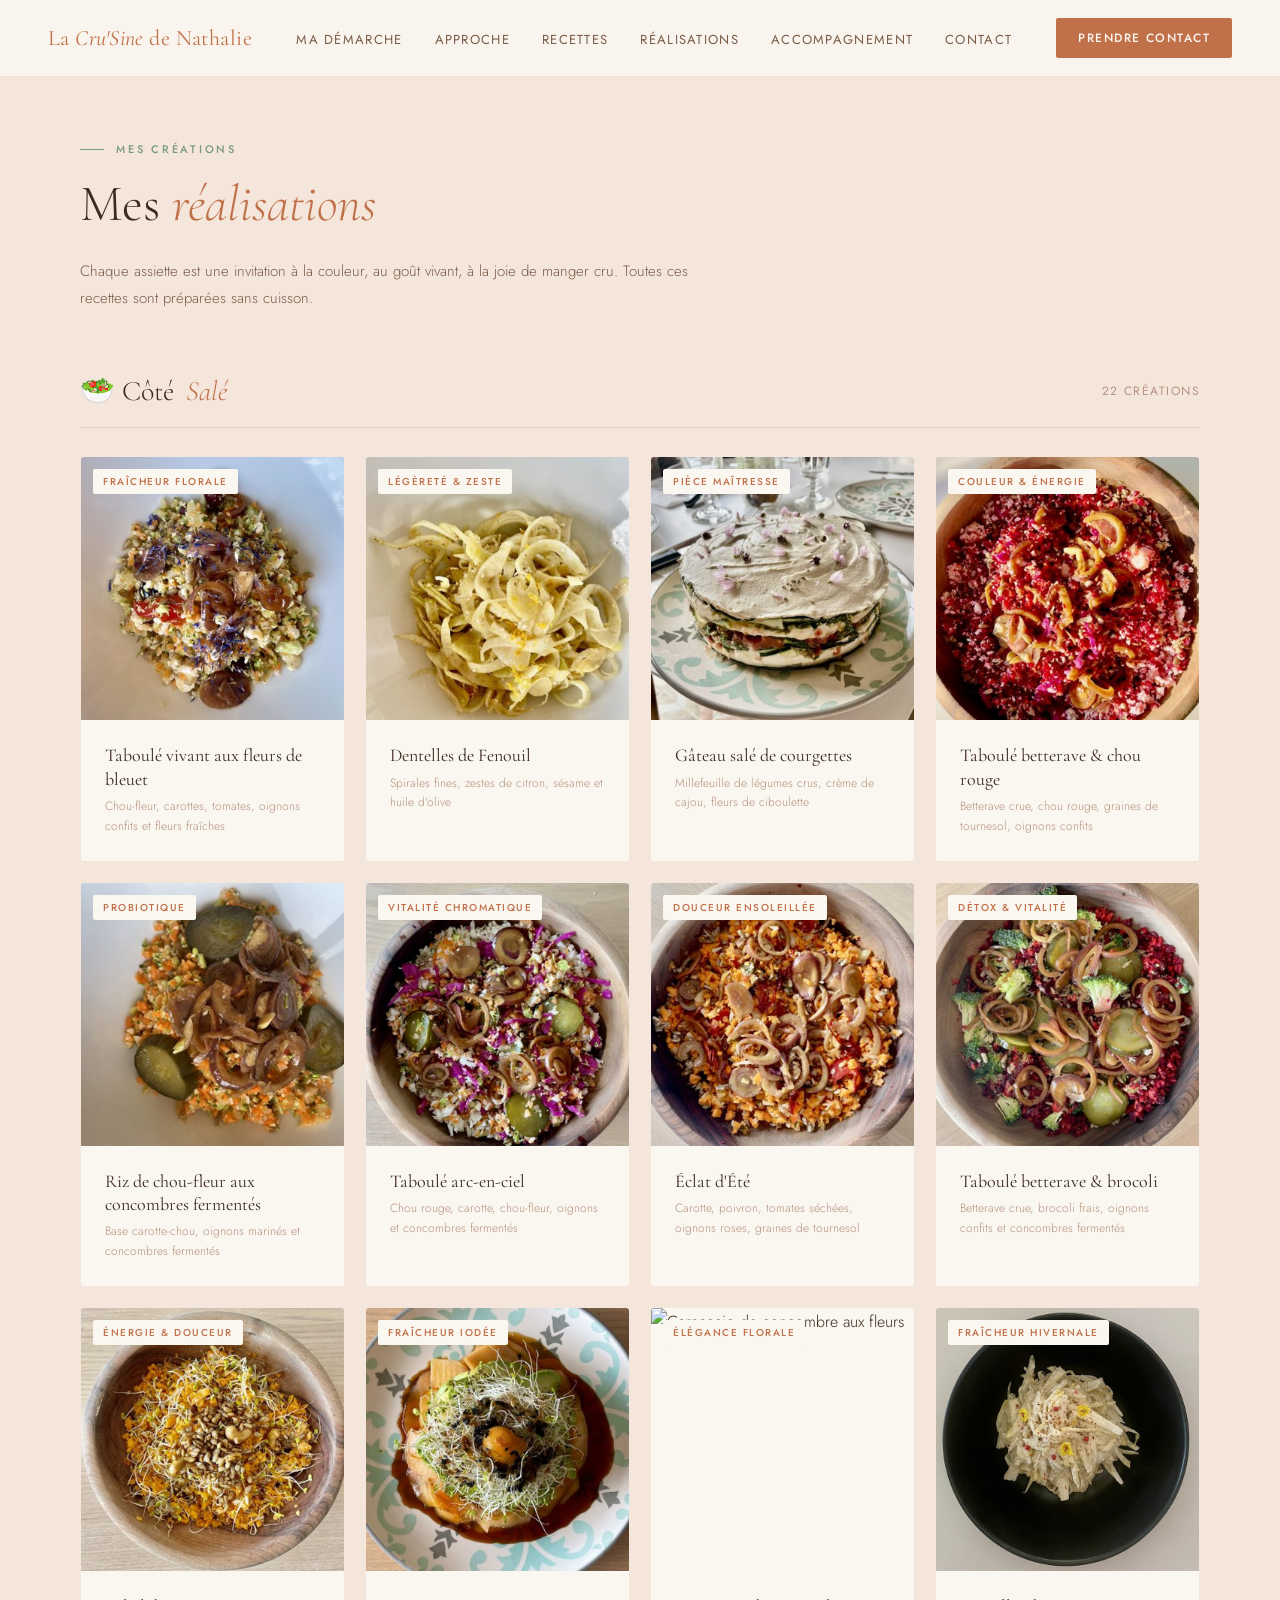
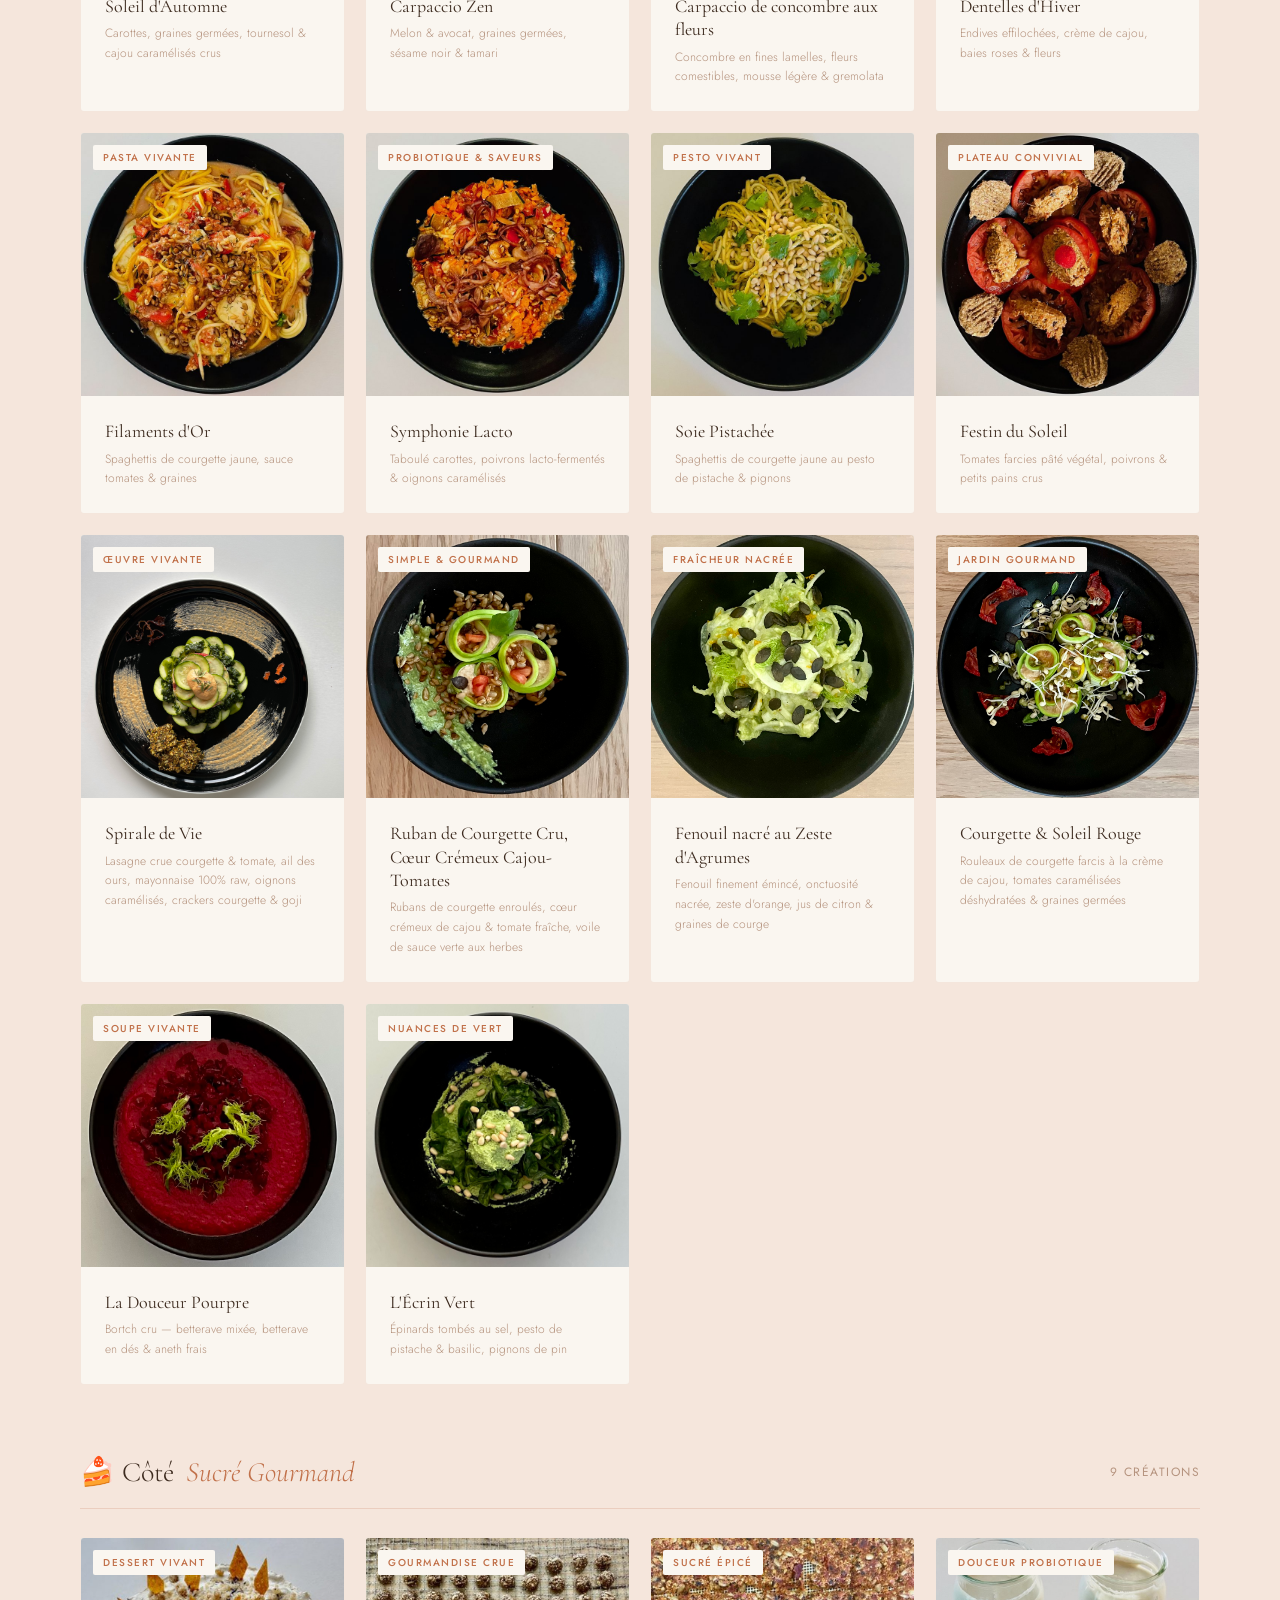
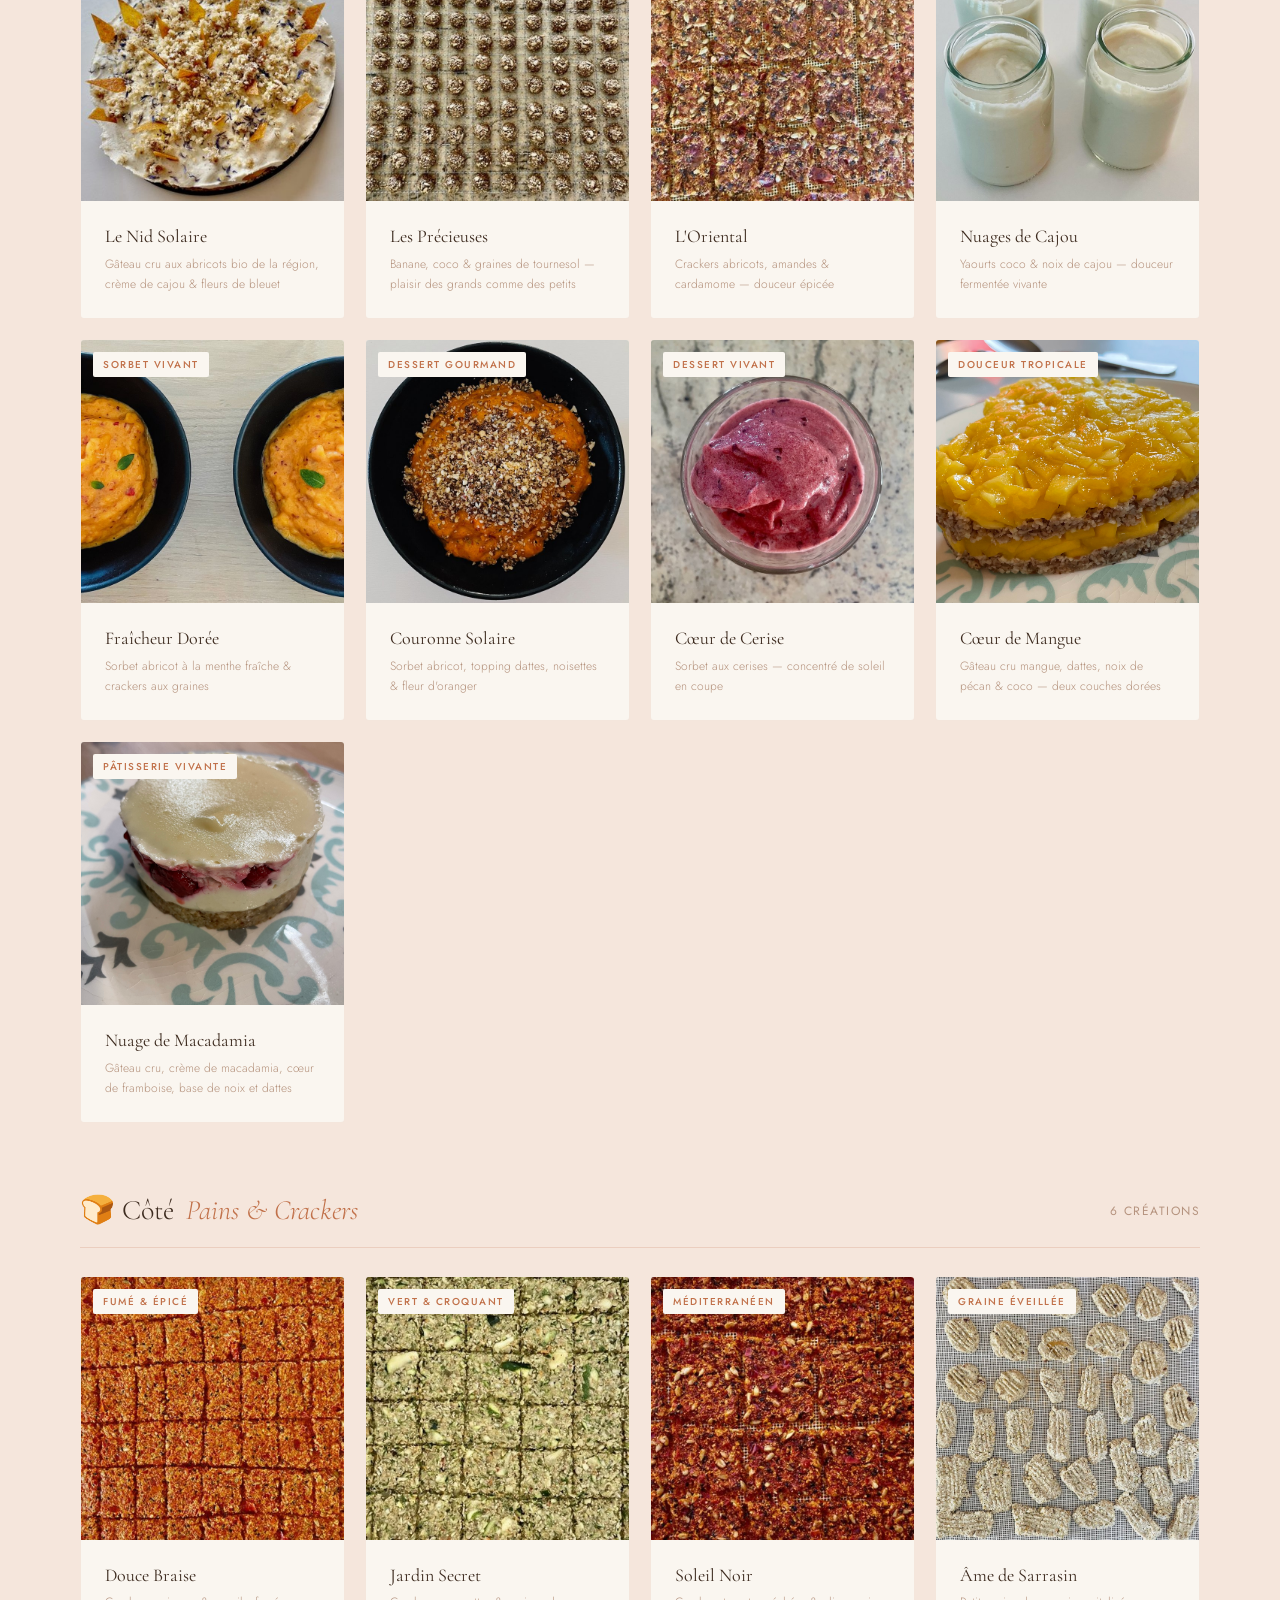
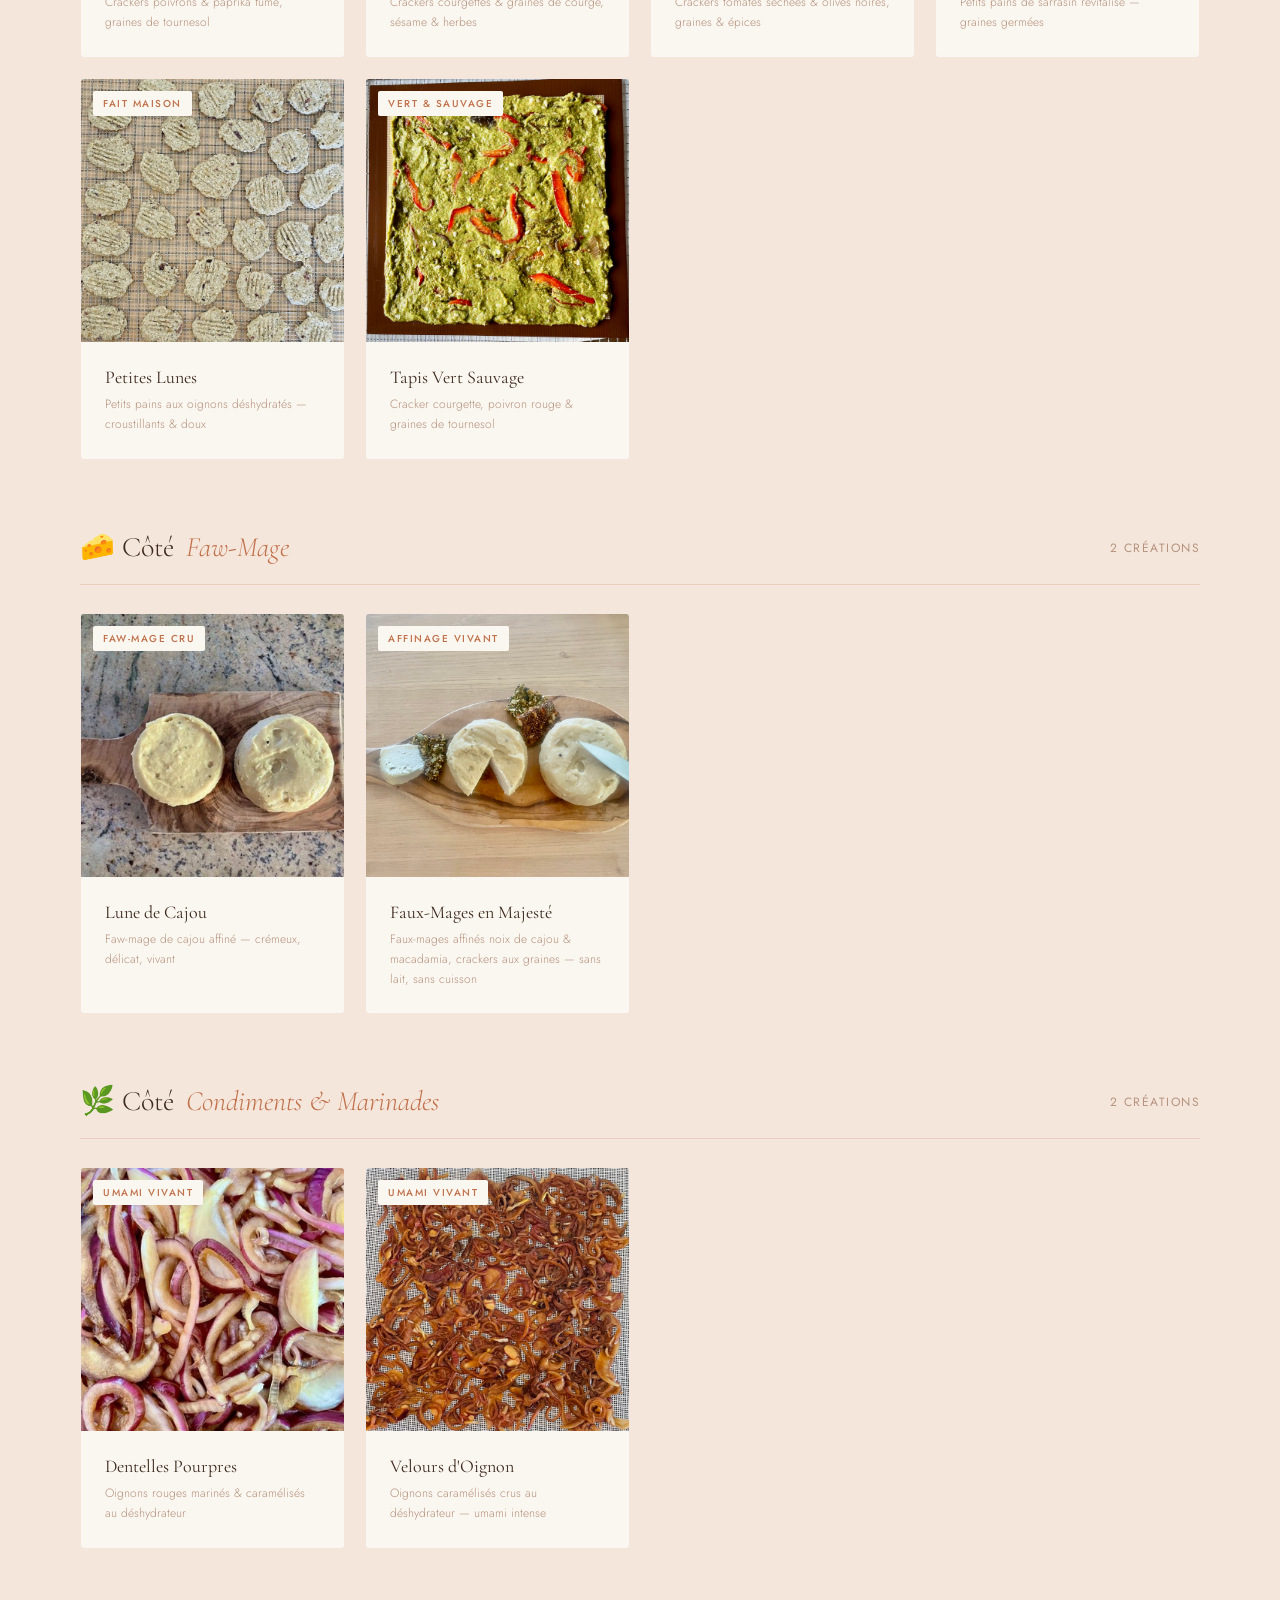
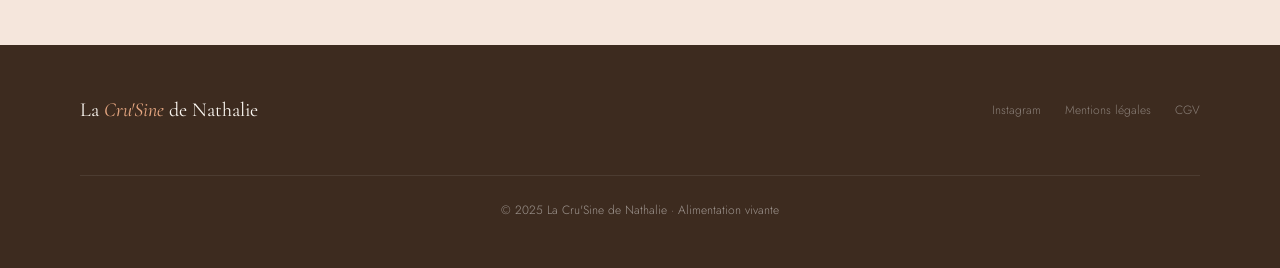
==== galerie.html @ fa18b354 "Mise à jour galerie" ====
<!DOCTYPE html>
<html lang="fr">
<head>
<meta charset="UTF-8">
<meta name="viewport" content="width=device-width, initial-scale=1.0, maximum-scale=1.0, user-scalable=no">
<title>Mes Réalisations · La Cru'Sine de Nathalie</title>
<link rel="preconnect" href="https://fonts.googleapis.com">
<link href="https://fonts.googleapis.com/css2?family=Cormorant+Garamond:ital,wght@0,300;0,400;0,600;1,300;1,400&family=Jost:wght@300;400;500&display=swap" rel="stylesheet">
<link rel="stylesheet" href="style.css">
<style>
  /* Ajustement pour la section galerie utilisée en page standalone (pas en scroll long) */
  .gallery { padding-top: 140px; }
</style>
</head>
<body>

<!-- NAV -->
<nav>
  <a href="index.html" class="nav-logo">La <span>Cru'Sine</span> de Nathalie</a>
  <ul class="nav-links">
    <li><a href="index.html#about">Ma démarche</a></li>
    <li><a href="index.html#pillars">Approche</a></li>
    <li><a href="index.html#recipes">Recettes</a></li>
    <li><a href="galerie.html" class="active">Réalisations</a></li><li><a href="index.html#offers">Accompagnement</a></li>
    <li><a href="index.html#contact">Contact</a></li>
  </ul>
  <a href="index.html#contact" class="nav-cta">Prendre contact</a>
  <button class="nav-hamburger" id="hamburger" aria-label="Menu">
    <span></span><span></span><span></span>
  </button>
</nav>

<!-- MENU MOBILE -->
<div class="nav-mobile-overlay" id="mobileMenu">
  <a href="index.html#about" class="mobile-nav-link">Ma démarche</a>
  <a href="index.html#pillars" class="mobile-nav-link">Approche</a>
  <a href="index.html#recipes" class="mobile-nav-link">Recettes</a>
  <a href="galerie.html" class="mobile-nav-link">Réalisations</a>
  <a href="index.html#offers" class="mobile-nav-link">Accompagnement</a>
  <a href="index.html#contact" class="mobile-nav-link">Contact</a>
  <a href="index.html#contact" class="mobile-nav-link nav-mobile-cta">Prendre contact</a>
</div>

<!-- GALERIE -->
<section class="gallery" id="realisations">
  <p class="section-label">Mes créations</p>
  <div class="gallery-header">
    <h2 class="section-title">Mes <em>réalisations</em></h2>
    <p class="gallery-intro">Chaque assiette est une invitation à la couleur, au goût vivant, à la joie de manger cru. Toutes ces recettes sont préparées sans cuisson.</p>
  </div>
  
  <div class="gallery-category">
    <h3 class="gallery-category-title">
      🥗 Côté <em>Salé</em>
      <span class="cat-count">22 créations</span>
    </h3>
    <div class="gallery-grid">
      
      <div class="gallery-item">
        <div class="gallery-img">
          <img src="images/taboule-vivant-aux-fleurs-de-bleuet.jpg" alt="Taboulé vivant aux fleurs de bleuet" loading="lazy">
          <span class="gallery-tag">Fraîcheur florale</span>
        </div>
        <div class="gallery-caption">
          <h3>Taboulé vivant aux fleurs de bleuet</h3>
          <p>Chou-fleur, carottes, tomates, oignons confits et fleurs fraîches</p>
        </div>
      </div>
      <div class="gallery-item">
        <div class="gallery-img">
          <img src="images/dentelles-de-fenouil.jpg" alt="Dentelles de Fenouil" loading="lazy">
          <span class="gallery-tag">Légèreté & zeste</span>
        </div>
        <div class="gallery-caption">
          <h3>Dentelles de Fenouil</h3>
          <p>Spirales fines, zestes de citron, sésame et huile d'olive</p>
        </div>
      </div>
      <div class="gallery-item">
        <div class="gallery-img">
          <img src="images/gateau-sale-de-courgettes.jpg" alt="Gâteau salé de courgettes" loading="lazy">
          <span class="gallery-tag">Pièce maîtresse</span>
        </div>
        <div class="gallery-caption">
          <h3>Gâteau salé de courgettes</h3>
          <p>Millefeuille de légumes crus, crème de cajou, fleurs de ciboulette</p>
        </div>
      </div>
      <div class="gallery-item">
        <div class="gallery-img">
          <img src="images/taboule-betterave-chou-rouge.jpg" alt="Taboulé betterave & chou rouge" loading="lazy">
          <span class="gallery-tag">Couleur & énergie</span>
        </div>
        <div class="gallery-caption">
          <h3>Taboulé betterave & chou rouge</h3>
          <p>Betterave crue, chou rouge, graines de tournesol, oignons confits</p>
        </div>
      </div>
      <div class="gallery-item">
        <div class="gallery-img">
          <img src="images/riz-de-chou-fleur-aux-concombres-fermentes.jpg" alt="Riz de chou-fleur aux concombres fermentés" loading="lazy">
          <span class="gallery-tag">Probiotique</span>
        </div>
        <div class="gallery-caption">
          <h3>Riz de chou-fleur aux concombres fermentés</h3>
          <p>Base carotte-chou, oignons marinés et concombres fermentés</p>
        </div>
      </div>
      <div class="gallery-item">
        <div class="gallery-img">
          <img src="images/taboule-arc-en-ciel.jpg" alt="Taboulé arc-en-ciel" loading="lazy">
          <span class="gallery-tag">Vitalité chromatique</span>
        </div>
        <div class="gallery-caption">
          <h3>Taboulé arc-en-ciel</h3>
          <p>Chou rouge, carotte, chou-fleur, oignons et concombres fermentés</p>
        </div>
      </div>
      <div class="gallery-item">
        <div class="gallery-img">
          <img src="images/eclat-dete.jpg" alt="Éclat d'Été" loading="lazy">
          <span class="gallery-tag">Douceur ensoleillée</span>
        </div>
        <div class="gallery-caption">
          <h3>Éclat d'Été</h3>
          <p>Carotte, poivron, tomates séchées, oignons roses, graines de tournesol</p>
        </div>
      </div>
      <div class="gallery-item">
        <div class="gallery-img">
          <img src="images/taboule-betterave-brocoli.jpg" alt="Taboulé betterave & brocoli" loading="lazy">
          <span class="gallery-tag">Détox & vitalité</span>
        </div>
        <div class="gallery-caption">
          <h3>Taboulé betterave & brocoli</h3>
          <p>Betterave crue, brocoli frais, oignons confits et concombres fermentés</p>
        </div>
      </div>
      <div class="gallery-item">
        <div class="gallery-img">
          <img src="images/soleil-dautomne.jpg" alt="Soleil d'Automne" loading="lazy">
          <span class="gallery-tag">Énergie & douceur</span>
        </div>
        <div class="gallery-caption">
          <h3>Soleil d'Automne</h3>
          <p>Carottes, graines germées, tournesol & cajou caramélisés crus</p>
        </div>
      </div>
      <div class="gallery-item">
        <div class="gallery-img">
          <img src="images/carpaccio-zen.jpg" alt="Carpaccio Zen" loading="lazy">
          <span class="gallery-tag">Fraîcheur iodée</span>
        </div>
        <div class="gallery-caption">
          <h3>Carpaccio Zen</h3>
          <p>Melon & avocat, graines germées, sésame noir & tamari</p>
        </div>
      </div>
      <div class="gallery-item">
        <div class="gallery-img">
          <img src="images/carpaccio-concombre-fleurs.jpg" alt="Carpaccio de concombre aux fleurs" loading="lazy">
          <span class="gallery-tag">Élégance florale</span>
        </div>
        <div class="gallery-caption">
          <h3>Carpaccio de concombre aux fleurs</h3>
          <p>Concombre en fines lamelles, fleurs comestibles, mousse légère & gremolata</p>
        </div>
      </div>
      <div class="gallery-item">
        <div class="gallery-img">
          <img src="images/dentelles-dhiver.jpg" alt="Dentelles d'Hiver" loading="lazy">
          <span class="gallery-tag">Fraîcheur hivernale</span>
        </div>
        <div class="gallery-caption">
          <h3>Dentelles d'Hiver</h3>
          <p>Endives effilochées, crème de cajou, baies roses & fleurs</p>
        </div>
      </div>
      <div class="gallery-item">
        <div class="gallery-img">
          <img src="images/filaments-dor.jpg" alt="Filaments d'Or" loading="lazy">
          <span class="gallery-tag">Pasta vivante</span>
        </div>
        <div class="gallery-caption">
          <h3>Filaments d'Or</h3>
          <p>Spaghettis de courgette jaune, sauce tomates & graines</p>
        </div>
      </div>
      <div class="gallery-item">
        <div class="gallery-img">
          <img src="images/symphonie-lacto.jpg" alt="Symphonie Lacto" loading="lazy">
          <span class="gallery-tag">Probiotique & saveurs</span>
        </div>
        <div class="gallery-caption">
          <h3>Symphonie Lacto</h3>
          <p>Taboulé carottes, poivrons lacto-fermentés & oignons caramélisés</p>
        </div>
      </div>
      <div class="gallery-item">
        <div class="gallery-img">
          <img src="images/soie-pistachee.jpg" alt="Soie Pistachée" loading="lazy">
          <span class="gallery-tag">Pesto vivant</span>
        </div>
        <div class="gallery-caption">
          <h3>Soie Pistachée</h3>
          <p>Spaghettis de courgette jaune au pesto de pistache & pignons</p>
        </div>
      </div>
      <div class="gallery-item">
        <div class="gallery-img">
          <img src="images/festin-du-soleil.jpg" alt="Festin du Soleil" loading="lazy">
          <span class="gallery-tag">Plateau convivial</span>
        </div>
        <div class="gallery-caption">
          <h3>Festin du Soleil</h3>
          <p>Tomates farcies pâté végétal, poivrons & petits pains crus</p>
        </div>
      </div>
      <div class="gallery-item">
        <div class="gallery-img">
          <img src="images/spirale-de-vie.jpg" alt="Spirale de Vie" loading="lazy">
          <span class="gallery-tag">Œuvre vivante</span>
        </div>
        <div class="gallery-caption">
          <h3>Spirale de Vie</h3>
          <p>Lasagne crue courgette & tomate, ail des ours, mayonnaise 100% raw, oignons caramélisés, crackers courgette & goji</p>
        </div>
      </div>
      <div class="gallery-item">
        <div class="gallery-img">
          <img src="images/ruban-de-courgette-cru.jpg" alt="Ruban de Courgette Cru, Cœur Crémeux Cajou-Tomates" loading="lazy">
          <span class="gallery-tag">Simple & gourmand</span>
        </div>
        <div class="gallery-caption">
          <h3>Ruban de Courgette Cru, Cœur Crémeux Cajou-Tomates</h3>
          <p>Rubans de courgette enroulés, cœur crémeux de cajou & tomate fraîche, voile de sauce verte aux herbes</p>
        </div>
      </div>
      <div class="gallery-item">
        <div class="gallery-img">
          <img src="images/fenouil-nacre-au-zeste-dagrumes.jpg" alt="Fenouil nacré au Zeste d'Agrumes" loading="lazy">
          <span class="gallery-tag">Fraîcheur nacrée</span>
        </div>
        <div class="gallery-caption">
          <h3>Fenouil nacré au Zeste d'Agrumes</h3>
          <p>Fenouil finement émincé, onctuosité nacrée, zeste d'orange, jus de citron & graines de courge</p>
        </div>
      </div>
      <div class="gallery-item">
        <div class="gallery-img">
          <img src="images/courgette-et-soleil-rouge.jpg" alt="Courgette & Soleil Rouge" loading="lazy">
          <span class="gallery-tag">Jardin gourmand</span>
        </div>
        <div class="gallery-caption">
          <h3>Courgette & Soleil Rouge</h3>
          <p>Rouleaux de courgette farcis à la crème de cajou, tomates caramélisées déshydratées & graines germées</p>
        </div>
      </div>
      <div class="gallery-item">
        <div class="gallery-img">
          <img src="images/la-douceur-pourpre.jpg" alt="La Douceur Pourpre" loading="lazy">
          <span class="gallery-tag">Soupe vivante</span>
        </div>
        <div class="gallery-caption">
          <h3>La Douceur Pourpre</h3>
          <p>Bortch cru — betterave mixée, betterave en dés & aneth frais</p>
        </div>
      </div>
      <div class="gallery-item">
        <div class="gallery-img">
          <img src="images/lecrin-vert.jpg" alt="L'Écrin Vert" loading="lazy">
          <span class="gallery-tag">Nuances de vert</span>
        </div>
        <div class="gallery-caption">
          <h3>L'Écrin Vert</h3>
          <p>Épinards tombés au sel, pesto de pistache & basilic, pignons de pin</p>
        </div>
      </div>
    </div>
  </div>
  <div class="gallery-category">
    <h3 class="gallery-category-title">
      🍰 Côté <em>Sucré Gourmand</em>
      <span class="cat-count">9 créations</span>
    </h3>
    <div class="gallery-grid">

      <div class="gallery-item">
        <div class="gallery-img">
          <img src="images/le-nid-solaire.jpg" alt="Le Nid Solaire" loading="lazy">
          <span class="gallery-tag">Dessert vivant</span>
        </div>
        <div class="gallery-caption">
          <h3>Le Nid Solaire</h3>
          <p>Gâteau cru aux abricots bio de la région, crème de cajou & fleurs de bleuet</p>
        </div>
      </div>
      <div class="gallery-item">
        <div class="gallery-img">
          <img src="images/les-precieuses.jpg" alt="Les Précieuses" loading="lazy">
          <span class="gallery-tag">Gourmandise crue</span>
        </div>
        <div class="gallery-caption">
          <h3>Les Précieuses</h3>
          <p>Banane, coco & graines de tournesol — plaisir des grands comme des petits</p>
        </div>
      </div>
      <div class="gallery-item">
        <div class="gallery-img">
          <img src="images/loriental.jpg" alt="L'Oriental" loading="lazy">
          <span class="gallery-tag">Sucré épicé</span>
        </div>
        <div class="gallery-caption">
          <h3>L'Oriental</h3>
          <p>Crackers abricots, amandes & cardamome — douceur épicée</p>
        </div>
      </div>
      <div class="gallery-item">
        <div class="gallery-img">
          <img src="images/nuages-de-cajou.jpg" alt="Nuages de Cajou" loading="lazy">
          <span class="gallery-tag">Douceur probiotique</span>
        </div>
        <div class="gallery-caption">
          <h3>Nuages de Cajou</h3>
          <p>Yaourts coco & noix de cajou — douceur fermentée vivante</p>
        </div>
      </div>
      <div class="gallery-item">
        <div class="gallery-img">
          <img src="images/fraicheur-doree.jpg" alt="Fraîcheur Dorée" loading="lazy">
          <span class="gallery-tag">Sorbet vivant</span>
        </div>
        <div class="gallery-caption">
          <h3>Fraîcheur Dorée</h3>
          <p>Sorbet abricot à la menthe fraîche & crackers aux graines</p>
        </div>
      </div>
      <div class="gallery-item">
        <div class="gallery-img">
          <img src="images/couronne-solaire.jpg" alt="Couronne Solaire" loading="lazy">
          <span class="gallery-tag">Dessert gourmand</span>
        </div>
        <div class="gallery-caption">
          <h3>Couronne Solaire</h3>
          <p>Sorbet abricot, topping dattes, noisettes & fleur d'oranger</p>
        </div>
      </div>
      <div class="gallery-item">
        <div class="gallery-img">
          <img src="images/coeur-de-cerise.jpg" alt="Cœur de Cerise" loading="lazy">
          <span class="gallery-tag">Dessert vivant</span>
        </div>
        <div class="gallery-caption">
          <h3>Cœur de Cerise</h3>
          <p>Sorbet aux cerises — concentré de soleil en coupe</p>
        </div>
      </div>
      <div class="gallery-item">
        <div class="gallery-img">
          <img src="images/coeur-de-mangue.jpg" alt="Cœur de Mangue" loading="lazy">
          <span class="gallery-tag">Douceur tropicale</span>
        </div>
        <div class="gallery-caption">
          <h3>Cœur de Mangue</h3>
          <p>Gâteau cru mangue, dattes, noix de pécan & coco — deux couches dorées</p>
        </div>
      </div>
      <div class="gallery-item">
        <div class="gallery-img">
          <img src="images/nuage-de-macadamia.jpg" alt="Nuage de Macadamia" loading="lazy">
          <span class="gallery-tag">Pâtisserie vivante</span>
        </div>
        <div class="gallery-caption">
          <h3>Nuage de Macadamia</h3>
          <p>Gâteau cru, crème de macadamia, cœur de framboise, base de noix et dattes</p>
        </div>
      </div>
    </div>
  </div>
  <div class="gallery-category">
    <h3 class="gallery-category-title">
      🍞 Côté <em>Pains & Crackers</em>
      <span class="cat-count">6 créations</span>
    </h3>
    <div class="gallery-grid">

      <div class="gallery-item">
        <div class="gallery-img">
          <img src="images/douce-braise.jpg" alt="Douce Braise" loading="lazy">
          <span class="gallery-tag">Fumé & épicé</span>
        </div>
        <div class="gallery-caption">
          <h3>Douce Braise</h3>
          <p>Crackers poivrons & paprika fumé, graines de tournesol</p>
        </div>
      </div>
      <div class="gallery-item">
        <div class="gallery-img">
          <img src="images/jardin-secret.jpg" alt="Jardin Secret" loading="lazy">
          <span class="gallery-tag">Vert & croquant</span>
        </div>
        <div class="gallery-caption">
          <h3>Jardin Secret</h3>
          <p>Crackers courgettes & graines de courge, sésame & herbes</p>
        </div>
      </div>
      <div class="gallery-item">
        <div class="gallery-img">
          <img src="images/soleil-noir.jpg" alt="Soleil Noir" loading="lazy">
          <span class="gallery-tag">Méditerranéen</span>
        </div>
        <div class="gallery-caption">
          <h3>Soleil Noir</h3>
          <p>Crackers tomates séchées & olives noires, graines & épices</p>
        </div>
      </div>
      <div class="gallery-item">
        <div class="gallery-img">
          <img src="images/ame-de-sarrasin.jpg" alt="Âme de Sarrasin" loading="lazy">
          <span class="gallery-tag">Graine éveillée</span>
        </div>
        <div class="gallery-caption">
          <h3>Âme de Sarrasin</h3>
          <p>Petits pains de sarrasin revitalisé — graines germées</p>
        </div>
      </div>
      <div class="gallery-item">
        <div class="gallery-img">
          <img src="images/petites-lunes.jpg" alt="Petites Lunes" loading="lazy">
          <span class="gallery-tag">Fait maison</span>
        </div>
        <div class="gallery-caption">
          <h3>Petites Lunes</h3>
          <p>Petits pains aux oignons déshydratés — croustillants & doux</p>
        </div>
      </div>
      <div class="gallery-item">
        <div class="gallery-img">
          <img src="images/tapis-vert-sauvage.jpg" alt="Tapis Vert Sauvage" loading="lazy">
          <span class="gallery-tag">Vert & sauvage</span>
        </div>
        <div class="gallery-caption">
          <h3>Tapis Vert Sauvage</h3>
          <p>Cracker courgette, poivron rouge & graines de tournesol</p>
        </div>
      </div>
    </div>
  </div>
  <div class="gallery-category">
    <h3 class="gallery-category-title">
      🧀 Côté <em>Faw-Mage</em>
      <span class="cat-count">2 créations</span>
    </h3>
    <div class="gallery-grid">

      <div class="gallery-item">
        <div class="gallery-img">
          <img src="images/lune-de-cajou.jpg" alt="Lune de Cajou" loading="lazy">
          <span class="gallery-tag">Faw-mage cru</span>
        </div>
        <div class="gallery-caption">
          <h3>Lune de Cajou</h3>
          <p>Faw-mage de cajou affiné — crémeux, délicat, vivant</p>
        </div>
      </div>
      <div class="gallery-item">
        <div class="gallery-img">
          <img src="images/faux-mages-en-majeste.jpg" alt="Faux-Mages en Majesté" loading="lazy">
          <span class="gallery-tag">Affinage vivant</span>
        </div>
        <div class="gallery-caption">
          <h3>Faux-Mages en Majesté</h3>
          <p>Faux-mages affinés noix de cajou & macadamia, crackers aux graines — sans lait, sans cuisson</p>
        </div>
      </div>
    </div>
  </div>
  <div class="gallery-category">
    <h3 class="gallery-category-title">
      🌿 Côté <em>Condiments & Marinades</em>
      <span class="cat-count">2 créations</span>
    </h3>
    <div class="gallery-grid">

      <div class="gallery-item">
        <div class="gallery-img">
          <img src="images/dentelles-pourpres.jpg" alt="Dentelles Pourpres" loading="lazy">
          <span class="gallery-tag">Umami vivant</span>
        </div>
        <div class="gallery-caption">
          <h3>Dentelles Pourpres</h3>
          <p>Oignons rouges marinés & caramélisés au déshydrateur</p>
        </div>
      </div>
      <div class="gallery-item">
        <div class="gallery-img">
          <img src="images/velours-doignon.jpg" alt="Velours d'Oignon" loading="lazy">
          <span class="gallery-tag">Umami vivant</span>
        </div>
        <div class="gallery-caption">
          <h3>Velours d'Oignon</h3>
          <p>Oignons caramélisés crus au déshydrateur — umami intense</p>
        </div>
      </div>
    </div>
  </div>
</section>

<!-- FOOTER -->
<footer>
  <div class="footer-logo">La <em>Cru'Sine</em> de Nathalie</div>
  <div class="footer-links">
    <a href="#">Instagram</a>
    <a href="#">Mentions légales</a>
    <a href="#">CGV</a>
  </div>
  <p class="footer-copy">© 2025 La Cru'Sine de Nathalie · Alimentation vivante</p>
</footer>

<script src="script.js"></script>
</body>
</html>
---- style.css ----
*, *::before, *::after { box-sizing: border-box; margin: 0; padding: 0; }

  :root {
    --terra: #C1714A;
    --terra-light: #E8A882;
    --terra-pale: #F5E6DC;
    --sage: #7A9B7A;
    --sage-light: #A8C4A0;
    --sage-pale: #E8F0E5;
    --cream: #FAF6F0;
    --brown: #3D2B1F;
    --brown-mid: #7A5C48;
    --brown-light: #B5937E;
    --off-white: #F7F2EA;
    --font-display: 'Cormorant Garamond', Georgia, serif;
    --font-body: 'Jost', sans-serif;
  }

  html { scroll-behavior: smooth; overflow-y: auto !important; }
body { overflow-y: auto !important; }

  body {
    font-family: var(--font-body);
    background: var(--cream);
    color: var(--brown);
    font-weight: 300;
    line-height: 1.7;
    overflow-x: hidden;
  }

  /* ── NAV ── */
  nav {
    position: fixed; top: 0; left: 0; right: 0; z-index: 100;
    display: flex; align-items: center; justify-content: space-between;
    padding: 18px 48px;
    background: rgba(250,246,240,0.88);
    backdrop-filter: blur(12px);
    border-bottom: 0.5px solid rgba(193,113,74,0.15);
    transition: padding .3s;
  }
  .nav-logo {
    font-family: var(--font-display);
    font-size: 22px;
    font-weight: 400;
    color: var(--terra);
    letter-spacing: 0.02em;
    text-decoration: none;
  }
  .nav-logo span { font-style: italic; }
  .nav-links { display: flex; gap: 32px; list-style: none; }
  .nav-links a {
    font-size: 13px; font-weight: 400; letter-spacing: 0.1em; text-transform: uppercase;
    color: var(--brown-mid); text-decoration: none; transition: color .2s;
  }
  .nav-links a:hover { color: var(--terra); }
  .nav-cta {
    font-size: 12px; font-weight: 500; letter-spacing: 0.12em; text-transform: uppercase;
    color: var(--cream); background: var(--terra);
    padding: 10px 22px; border-radius: 2px; text-decoration: none;
    transition: background .2s;
  }
  .nav-cta:hover { background: var(--brown); }

  /* ── HERO ── */
  .hero {
    min-height: 100vh;
    display: grid;
    grid-template-columns: 1fr 1fr;
    position: relative;
    overflow: hidden;
  }
  .hero-left {
    display: flex; flex-direction: column; justify-content: center;
    padding: 120px 64px 80px 80px;
    position: relative; z-index: 2;
  }
  .hero-eyebrow {
    font-size: 11px; letter-spacing: 0.25em; text-transform: uppercase;
    color: var(--sage); font-weight: 500; margin-bottom: 24px;
    display: flex; align-items: center; gap: 12px;
  }
  .hero-eyebrow::before {
    content: ''; display: block; width: 32px; height: 0.5px; background: var(--sage);
  }
  .hero-title {
    font-family: var(--font-display);
    font-size: clamp(52px, 6vw, 80px);
    font-weight: 300;
    line-height: 1.08;
    color: var(--brown);
    margin-bottom: 12px;
  }
  .hero-title em {
    font-style: italic; color: var(--terra); display: block;
  }
  .hero-subtitle {
    font-family: var(--font-display);
    font-size: clamp(18px, 2.2vw, 26px);
    font-weight: 300; font-style: italic;
    color: var(--brown-mid); margin-bottom: 36px; line-height: 1.5;
  }
  .hero-desc {
    font-size: 15px; color: var(--brown-mid); max-width: 400px;
    margin-bottom: 48px; line-height: 1.8;
  }
  .hero-actions { display: flex; gap: 16px; align-items: center; flex-wrap: wrap; }
  .btn-primary {
    background: var(--terra); color: var(--cream);
    padding: 14px 32px; border-radius: 2px;
    font-size: 13px; font-weight: 500; letter-spacing: 0.1em; text-transform: uppercase;
    text-decoration: none; transition: all .2s;
  }
  .btn-primary:hover { background: var(--brown); }
  .btn-ghost {
    color: var(--brown); font-size: 13px; font-weight: 400;
    letter-spacing: 0.08em; text-decoration: none;
    border-bottom: 0.5px solid var(--brown-light);
    padding-bottom: 2px; transition: all .2s;
  }
  .btn-ghost:hover { color: var(--terra); border-color: var(--terra); }

  .hero-right {
    -webkit-touch-callout: none; user-select: none;
    position: relative; overflow: hidden;
    background: var(--terra-pale);
  }
  .hero-right img { pointer-events: none; -webkit-user-drag: none; }
  .hero-img-placeholder { -webkit-touch-callout: none; user-select: none;
    position: absolute; inset: 0;
    display: flex; flex-direction: column; align-items: center; justify-content: center;
    gap: 0;
  }
  /* Organic shapes background */
  .hero-shape {
    position: absolute;
    border-radius: 50%;
    opacity: 0.18;
  }
  .hero-shape-1 {
    width: 480px; height: 480px;
    background: var(--terra);
    top: 10%; right: -10%;
    animation: float1 8s ease-in-out infinite;
  }
  .hero-shape-2 {
    width: 320px; height: 320px;
    background: var(--sage);
    bottom: 5%; left: -8%;
    animation: float2 10s ease-in-out infinite;
  }
  .hero-shape-3 {
    width: 200px; height: 200px;
    background: var(--terra-light);
    top: 50%; left: 30%;
    animation: float1 12s ease-in-out infinite 2s;
  }
  @keyframes float1 { 0%,100%{transform:translate(0,0) scale(1)} 50%{transform:translate(-15px,20px) scale(1.05)} }
  @keyframes float2 { 0%,100%{transform:translate(0,0) scale(1)} 50%{transform:translate(20px,-15px) scale(0.95)} }

  .hero-botanical {
    position: absolute; inset: 0;
    display: flex; align-items: center; justify-content: center;
  }
  .botanical-svg { width: 70%; opacity: 0.22; }

  .hero-photo-frame {
    position: relative; z-index: 2;
    width: 340px; height: 420px;
    border-radius: 180px 180px 0 0;
    background: linear-gradient(160deg, rgba(193,113,74,0.3), rgba(122,155,122,0.2));
    border: 1px solid rgba(193,113,74,0.3);
    display: flex; flex-direction: column; align-items: center; justify-content: center;
    gap: 12px; text-align: center; padding: 32px;
  }
  .photo-icon { font-size: 48px; opacity: 0.4; }
  .photo-hint {
    font-size: 12px; letter-spacing: 0.15em; text-transform: uppercase;
    color: var(--terra); opacity: 0.7;
  }
  .hero-tag {
    position: absolute; bottom: 48px; right: 48px; z-index: 3;
    background: var(--cream); border: 0.5px solid rgba(193,113,74,0.3);
    padding: 16px 20px; border-radius: 4px;
    box-shadow: 0 8px 32px rgba(61,43,31,0.08);
  }
  .hero-tag-num {
    font-family: var(--font-display); font-size: 36px; font-weight: 600;
    color: var(--terra); line-height: 1;
  }
  .hero-tag-label {
    font-size: 11px; letter-spacing: 0.12em; text-transform: uppercase;
    color: var(--brown-mid); margin-top: 4px;
  }
  .hero-decor-line {
    position: absolute; left: 0; top: 0; bottom: 0; width: 1px;
    background: linear-gradient(to bottom, transparent, var(--terra-light), transparent);
    opacity: 0.4;
  }

  /* ── SCROLL INDICATOR ── */
  .scroll-hint {
    position: absolute; bottom: 32px; left: 80px;
    display: flex; align-items: center; gap: 10px;
    font-size: 11px; letter-spacing: 0.2em; text-transform: uppercase;
    color: var(--brown-light); z-index: 2;
  }
  .scroll-line {
    width: 40px; height: 0.5px; background: var(--brown-light);
    transform-origin: left;
    animation: grow .8s .5s both;
  }
  @keyframes grow { from{transform:scaleX(0)} to{transform:scaleX(1)} }

  /* ── STRIP ── */
  .strip {
    background: #E8F0E5;
    padding: 16px 80px;
    display: flex; gap: 64px; align-items: center; overflow: hidden;
    white-space: nowrap;
  }
  .strip-item {
    font-family: var(--font-display); font-style: italic;
    font-size: 18px; color: var(--sage); opacity: 0.9;
    flex-shrink: 0;
  }
  .strip-dot {
    width: 4px; height: 4px; border-radius: 50%;
    background: var(--sage); opacity: 0.5; flex-shrink: 0;
  }

  /* ── SECTION COMMONS ── */
  section { padding: 96px 80px; }
  .section-label {
    font-size: 11px; letter-spacing: 0.25em; text-transform: uppercase;
    color: var(--sage); font-weight: 500; margin-bottom: 16px;
    display: flex; align-items: center; gap: 12px;
  }
  .section-label::before { content:''; width:24px; height:0.5px; background:var(--sage); }
  .section-title {
    font-family: var(--font-display); font-size: clamp(36px,4vw,54px);
    font-weight: 300; line-height: 1.15; color: var(--brown);
    margin-bottom: 24px;
  }
  .section-title em { font-style: italic; color: var(--terra); }

  /* ── À PROPOS ── */
  .about { background: var(--off-white); }
  .about-grid { display: grid; grid-template-columns: 1fr 1fr; gap: 80px; align-items: center; }
  .about-visual {
    position: relative;
  }
  .about-photo {
    width: 100%; aspect-ratio: 3/4;
    background: var(--terra-pale);
    border-radius: 4px;
    display: flex; align-items: center; justify-content: center;
    position: relative; overflow: hidden;
  }
  .about-photo-inner {
    font-size: 13px; letter-spacing: 0.15em; text-transform: uppercase;
    color: var(--terra); opacity: 0.5; text-align: center;
  }
  .about-accent {
    position: absolute; bottom: -24px; right: -24px;
    width: 160px; height: 160px;
    background: var(--sage-pale);
    border-radius: 50%; z-index: -1;
  }
  .about-quote {
    position: absolute; top: 32px; left: -32px;
    background: var(--cream); border: 0.5px solid rgba(193,113,74,0.2);
    padding: 20px 24px; border-radius: 4px;
    box-shadow: 0 4px 24px rgba(61,43,31,0.06);
    max-width: 220px;
  }
  .about-quote-text {
    font-family: var(--font-display); font-style: italic;
    font-size: 16px; color: var(--brown); line-height: 1.5;
  }
  .about-quote-author {
    font-size: 11px; letter-spacing: 0.12em; text-transform: uppercase;
    color: var(--brown-light); margin-top: 8px;
  }
  .about-text p { font-size: 15px; color: var(--brown-mid); margin-bottom: 20px; line-height: 1.85; }
  .about-text p strong { font-weight: 500; color: var(--brown); }
  .about-stats {
    display: flex; gap: 32px; margin-top: 40px;
    padding-top: 32px; border-top: 0.5px solid rgba(193,113,74,0.2);
  }
  .stat-item {}
  .stat-num {
    font-family: var(--font-display); font-size: 42px; font-weight: 300;
    color: var(--terra); line-height: 1;
  }
  .stat-label {
    font-size: 11px; letter-spacing: 0.1em; text-transform: uppercase;
    color: var(--brown-light); margin-top: 4px;
  }

  /* ── PILIERS ── */
  .pillars { background: var(--cream); }
  .pillars-intro { max-width: 560px; margin-bottom: 64px; }
  .pillars-intro p { font-size: 16px; color: var(--brown-mid); line-height: 1.8; }
  .pillars-grid { display: grid; grid-template-columns: repeat(3, 1fr); gap: 2px; }
  .pillar {
    background: var(--off-white); padding: 48px 36px;
    border: 0.5px solid rgba(193,113,74,0.1);
    transition: background .25s, transform .25s;
    position: relative; overflow: hidden;
    cursor: default;
  }
  .pillar::before {
    content: ''; position: absolute; top: 0; left: 0; right: 0;
    height: 2px; background: var(--terra);
    transform: scaleX(0); transform-origin: left;
    transition: transform .3s;
  }
  .pillar:hover { background: var(--cream); transform: translateY(-4px); }
  .pillar:hover::before { transform: scaleX(1); }
  .pillar-icon {
    font-size: 32px; margin-bottom: 20px; display: block;
  }
  .pillar-num {
    font-family: var(--font-display); font-size: 48px; font-weight: 300;
    color: rgba(193,113,74,0.15); position: absolute; top: 24px; right: 28px;
    line-height: 1;
  }
  .pillar h3 {
    font-family: var(--font-display); font-size: 24px; font-weight: 400;
    color: var(--brown); margin-bottom: 14px; line-height: 1.3;
  }
  .pillar p { font-size: 14px; color: var(--brown-mid); line-height: 1.75; }

  /* ── RECETTES ── */
  .recipes { background: var(--terra-pale); padding: 96px 80px; }
  .recipes-header { display: flex; justify-content: space-between; align-items: flex-end; margin-bottom: 56px; }
  .recipes-grid { display: grid; grid-template-columns: repeat(3, 1fr); gap: 24px; }
  @media (max-width:1100px) { .recipes-grid { grid-template-columns: repeat(2,1fr); } }
  .recipe-card {
    background: var(--cream); border-radius: 4px; overflow: hidden;
    transition: transform .25s, box-shadow .25s;
    border: 0.5px solid rgba(193,113,74,0.15);
  }
  .recipe-card:hover { transform: translateY(-6px); box-shadow: 0 16px 48px rgba(61,43,31,0.1); }
  .recipe-img {
    height: 200px; background: var(--sage-pale);
    display: flex; align-items: center; justify-content: center;
    font-size: 40px; position: relative; overflow: hidden;
  }
  .recipe-img-1 { background: linear-gradient(135deg, #e8f0e5, #c4dbb8); }
  .recipe-img-2 { background: linear-gradient(135deg, #f5e6dc, #e8a882); }
  .recipe-img-3 { background: linear-gradient(135deg, #fdf3e8, #f5d9a8); }
  .recipe-tag {
    position: absolute; top: 12px; left: 12px;
    background: var(--cream); padding: 4px 10px; border-radius: 2px;
    font-size: 10px; letter-spacing: 0.15em; text-transform: uppercase;
    color: var(--terra); font-weight: 500;
  }
  .recipe-body { padding: 24px; }
  .recipe-body h3 {
    font-family: var(--font-display); font-size: 22px; font-weight: 400;
    color: var(--brown); margin-bottom: 8px; line-height: 1.3;
  }
  .recipe-body p { font-size: 13px; color: var(--brown-mid); line-height: 1.7; }
  .recipe-meta {
    display: flex; gap: 16px; margin-top: 16px;
    padding-top: 16px; border-top: 0.5px solid rgba(193,113,74,0.15);
  }
  .recipe-meta span { font-size: 11px; color: var(--brown-light); letter-spacing: 0.08em; }

  /* ── OFFRES ── */
  .offers { background: var(--brown); padding: 96px 80px; }
  .offers .section-label { color: var(--terra-light); }
  .offers .section-label::before { background: var(--terra-light); }
  .offers .section-title { color: var(--cream); }
  .offers-grid { display: grid; grid-template-columns: repeat(4, 1fr); gap: 20px; margin-top: 56px; }
  @media (max-width:1100px) { .offers-grid { grid-template-columns: repeat(2,1fr); } }
  .offer-card {
    background: rgba(255,255,255,0.05);
    border: 0.5px solid rgba(255,255,255,0.12);
    padding: 40px 32px; border-radius: 4px;
    transition: background .25s;
  }
  .offer-card:hover { background: rgba(255,255,255,0.09); }
  .offer-card.featured {
    background: var(--terra);
    border-color: var(--terra);
  }
  .offer-icon { font-size: 28px; margin-bottom: 20px; }
  .offer-card h3 {
    font-family: var(--font-display); font-size: 26px; font-weight: 400;
    color: var(--cream); margin-bottom: 12px; line-height: 1.2;
  }
  .offer-card p { font-size: 14px; color: rgba(255,255,255,0.65); line-height: 1.75; margin-bottom: 24px; }
  .offer-price {
    font-family: var(--font-display); font-size: 36px; font-weight: 300;
    color: var(--terra-light); line-height: 1;
  }
  .offer-card.featured .offer-price { color: var(--cream); }
  .offer-price-label { font-size: 12px; color: rgba(255,255,255,0.45); margin-top: 4px; }
  .offer-card.featured .offer-price-label { color: rgba(255,255,255,0.7); }
  .offer-link {
    display: inline-block; margin-top: 24px;
    font-size: 12px; letter-spacing: 0.12em; text-transform: uppercase;
    color: var(--terra-light); text-decoration: none;
    border-bottom: 0.5px solid currentColor; padding-bottom: 2px;
    transition: color .2s;
  }
  .offer-card.featured .offer-link { color: var(--cream); }
  .offer-link:hover { color: var(--cream); }

  /* ── TÉMOIGNAGE ── */
  .testimonial { background: var(--sage-pale); padding: 96px 80px; text-align: center; }
  .testimonial-quote {
    font-family: var(--font-display); font-size: clamp(22px, 2.8vw, 36px);
    font-weight: 300; font-style: italic;
    color: var(--brown); max-width: 720px; margin: 0 auto 32px;
    line-height: 1.5;
  }
  .testimonial-author { font-size: 13px; color: var(--brown-mid); letter-spacing: 0.12em; }
  .testimonial-dots {
    display: flex; gap: 8px; justify-content: center; margin-top: 40px;
  }
  .t-dot {
    width: 8px; height: 8px; border-radius: 50%;
    background: var(--sage-light); cursor: pointer; transition: background .2s;
  }
  .t-dot.active { background: var(--sage); }

  /* ── CONTACT ── */
  .contact { background: var(--cream); }
  .contact-grid { display: grid; grid-template-columns: 1fr 1fr; gap: 80px; align-items: start; }
  .contact-info p { font-size: 15px; color: var(--brown-mid); line-height: 1.85; margin-bottom: 32px; }
  .contact-detail { display: flex; align-items: center; gap: 12px; margin-bottom: 16px; }
  .contact-detail-icon { color: var(--terra); font-size: 18px; }
  .contact-detail-text { font-size: 14px; color: var(--brown-mid); }
  .contact-form { background: var(--off-white); padding: 48px; border-radius: 4px; border: 0.5px solid rgba(193,113,74,0.15); }
  .form-group { margin-bottom: 20px; }
  .form-group label {
    display: block; font-size: 11px; letter-spacing: 0.15em; text-transform: uppercase;
    color: var(--brown-light); margin-bottom: 8px;
  }
  .form-group input, .form-group textarea, .form-group select {
    width: 100%; padding: 12px 16px;
    background: var(--cream); border: 0.5px solid rgba(193,113,74,0.25);
    border-radius: 2px; font-family: var(--font-body); font-size: 14px;
    color: var(--brown); outline: none; transition: border-color .2s;
    appearance: none;
  }
  .form-group input:focus, .form-group textarea:focus, .form-group select:focus {
    border-color: var(--terra);
  }
  .form-group textarea { height: 120px; resize: vertical; }
  .form-submit {
    width: 100%; background: var(--terra); color: var(--cream);
    border: none; padding: 14px 32px; border-radius: 2px;
    font-family: var(--font-body); font-size: 13px; font-weight: 500;
    letter-spacing: 0.1em; text-transform: uppercase; cursor: pointer;
    transition: background .2s;
  }
  .form-submit:hover { background: var(--brown); }

  /* ── FOOTER ── */
  footer {
    background: var(--brown); color: rgba(255,255,255,0.5);
    padding: 48px 80px;
    display: flex; justify-content: space-between; align-items: center;
    flex-wrap: wrap; gap: 24px;
  }
  .footer-logo {
    font-family: var(--font-display); font-size: 20px; font-weight: 400;
    color: var(--cream);
  }
  .footer-logo em { font-style: italic; color: var(--terra-light); }
  .footer-links { display: flex; gap: 24px; }
  .footer-links a { font-size: 12px; color: rgba(255,255,255,0.4); text-decoration: none; transition: color .2s; }
  .footer-links a:hover { color: var(--terra-light); }
  .footer-copy { font-size: 12px; width: 100%; text-align: center; margin-top: 24px; padding-top: 24px; border-top: 0.5px solid rgba(255,255,255,0.08); }

  /* ── FADE IN ── */
  .fade-up {
    opacity: 0; transform: translateY(28px);
    animation: fadeUp .7s forwards;
  }
  @keyframes fadeUp { to { opacity:1; transform:translateY(0); } }
  .delay-1 { animation-delay: .1s; }
  .delay-2 { animation-delay: .22s; }
  .delay-3 { animation-delay: .34s; }
  .delay-4 { animation-delay: .46s; }
  .delay-5 { animation-delay: .58s; }

  /* ── HAMBURGER MENU ── */
  .nav-hamburger {
    display: none;
    flex-direction: column;
    gap: 5px;
    cursor: pointer;
    padding: 4px;
    background: none;
    border: none;
    z-index: 200;
  }
  .nav-hamburger span {
    display: block;
    width: 24px;
    height: 1.5px;
    background: var(--brown);
    transition: all .3s;
    transform-origin: center;
  }
  .nav-hamburger.open span:nth-child(1) { transform: translateY(6.5px) rotate(45deg); }
  .nav-hamburger.open span:nth-child(2) { opacity: 0; }
  .nav-hamburger.open span:nth-child(3) { transform: translateY(-6.5px) rotate(-45deg); }

  .nav-mobile-overlay {
    display: none;
    position: fixed;
    inset: 0;
    z-index: 150;
    background: rgba(250,246,240,0.98);
    backdrop-filter: blur(16px);
    flex-direction: column;
    align-items: center;
    justify-content: center;
    gap: 8px;
    padding: 80px 32px 40px;
  }
  .nav-mobile-overlay.open { display: flex; }
  .nav-mobile-overlay a {
    font-family: var(--font-display);
    font-size: clamp(24px, 6vw, 36px);
    font-weight: 300;
    color: var(--brown);
    text-decoration: none;
    letter-spacing: 0.04em;
    padding: 10px 0;
    border-bottom: 0.5px solid rgba(193,113,74,0.15);
    width: 100%;
    text-align: center;
    transition: color .2s;
  }
  .nav-mobile-overlay a:hover { color: var(--terra); }
  .nav-mobile-cta {
    margin-top: 16px;
    background: var(--terra) !important;
    color: var(--cream) !important;
    padding: 14px 36px !important;
    border-radius: 2px !important;
    font-family: var(--font-body) !important;
    font-size: 13px !important;
    font-weight: 500 !important;
    letter-spacing: 0.1em !important;
    text-transform: uppercase !important;
    border-bottom: none !important;
  }

  /* ── RESPONSIVE ── */
  @media (max-width: 900px) {
    /* NAV */
    nav { padding: 16px 20px; }
    .nav-links { display: none; }
    .nav-cta { display: none; }
    .nav-hamburger { display: flex; }

    /* SECTIONS */
    section { padding: 56px 20px; }

    /* HERO */
    .hero { grid-template-columns: 1fr; min-height: auto; }
    .hero-left {
      padding: 100px 20px 52px;
      text-align: center;
      align-items: center;
    }
    .hero-eyebrow { justify-content: center; }
    .hero-eyebrow::before { display: none; }
    .hero-title { font-size: clamp(36px, 9vw, 56px); }
    .hero-subtitle { font-size: clamp(16px, 4vw, 22px); }
    .hero-desc { max-width: 100%; font-size: 14px; }
    .hero-actions { justify-content: center; }
    .hero-right { display: none; }
    .scroll-hint { display: none; }

    /* STRIP */
    .strip {
      padding: 14px 20px;
      gap: 20px;
      overflow-x: auto;
      -webkit-overflow-scrolling: touch;
      scrollbar-width: none;
    }
    .strip::-webkit-scrollbar { display: none; }
    .strip-item { font-size: 15px; flex-shrink: 0; }
    .strip-dot { flex-shrink: 0; }

    /* ABOUT */
    .about { padding: 56px 20px; }
    .about-grid { grid-template-columns: 1fr; gap: 32px; }
    .about-visual { order: -1; }
    .about-quote { display: none; }
    .about-accent { display: none; }
    .about-stats { gap: 20px; flex-wrap: wrap; }
    .stat-num { font-size: 32px; }

    /* PILLARS */
    .pillars { padding: 56px 20px; }
    .pillars-layout { grid-template-columns: 1fr; gap: 32px; }
    .pillars-left { display: none; }
    .pillars-grid {
      grid-template-columns: 1fr !important;
      margin-top: 32px;
      gap: 2px;
    }
    .pillar { padding: 32px 24px; }
    .pillars-polaroids { display: none; }

    /* RECIPES */
    .recipes { padding: 56px 20px; }
    .recipes-header {
      flex-direction: column;
      align-items: flex-start;
      gap: 16px;
      margin-bottom: 32px;
    }
    .recipes-grid { grid-template-columns: 1fr; gap: 16px; }

    /* GALLERY */
    .gallery { padding: 56px 20px; }
    .gallery-header { margin-bottom: 32px; }
    .gallery-grid { grid-template-columns: repeat(2, 1fr); gap: 12px; }
    .gallery-caption { padding: 16px; }
    .gallery-caption h3 { font-size: 15px; }
    .gallery-caption p { display: none; }

    /* OFFERS */
    .offers { padding: 56px 20px; }
    .offers-grid { grid-template-columns: 1fr; gap: 12px; margin-top: 36px; }
    .offer-card { padding: 28px 24px; }
    .offer-card h3 { font-size: 22px; }

    /* TESTIMONIAL */
    .testimonial { padding: 56px 20px; }
    .testimonial-quote { font-size: clamp(18px, 4.5vw, 26px); }

    /* CONTACT */
    .contact { padding: 56px 20px; }
    .contact-grid { grid-template-columns: 1fr; gap: 32px; }
    .contact-form { padding: 28px 20px; }

    /* FOOTER */
    footer {
      padding: 28px 20px;
      flex-direction: column;
      align-items: flex-start;
      gap: 16px;
    }
    .footer-links { flex-wrap: wrap; gap: 16px; }
    .footer-copy { margin-top: 16px; padding-top: 16px; }

    /* COLLAGE */
    .about-collage-frame { max-width: 240px; }

    /* MODAL */
    .modal-box { max-height: 92vh; margin: 0 8px; }
    .modal-header { padding: 20px 18px 16px; }
    .modal-close { top: 14px; right: 14px; font-size: 20px; }
    .modal-body { padding: 16px 18px 24px; }
    .modal-meta { padding: 12px 18px; gap: 12px; flex-wrap: wrap; }
    .modal-ingredients { grid-template-columns: 1fr; }
    .modal-title { font-size: 22px; }

    /* SECTION TITLE */
    .section-title { font-size: clamp(28px, 7vw, 42px); }

    /* HERO TAG */
    .hero-tag { display: none; }
  }

  @media (max-width: 480px) {
    .gallery-grid { grid-template-columns: 1fr; }
    .hero-actions { flex-direction: column; width: 100%; }
    .btn-primary, .btn-ghost { text-align: center; }
    .btn-primary { width: 100%; padding: 16px 24px; }
    .offers-grid { grid-template-columns: 1fr; }
    .recipe-img { height: 160px; }
    .about-stats { gap: 16px; }
    .stat-num { font-size: 28px; }
  }

  /* ── GALLERY ── */
  .gallery { background: var(--off-white); padding: 96px 80px; }
  .gallery-header { max-width: 640px; margin-bottom: 56px; }
  .gallery-intro { font-size: 15px; color: var(--brown-mid); line-height: 1.8; margin-top: 12px; }
  .gallery-grid {
    display: grid;
    grid-template-columns: repeat(4, 1fr);
    gap: 20px;
  }
  .gallery-item {
    background: var(--cream);
    border-radius: 4px;
    overflow: hidden;
    border: 0.5px solid rgba(193,113,74,0.12);
    transition: transform .28s, box-shadow .28s;
    cursor: default;
  }
  .gallery-item:hover {
    transform: translateY(-6px);
    box-shadow: 0 18px 48px rgba(61,43,31,0.1);
  }
  .gallery-img {
    position: relative;
    overflow: hidden;
    width: 100%;
  }
  .gallery-img img {
    width: 100%;
    height: auto;
    display: block;
    transition: transform .5s;
  }
  .gallery-item:hover .gallery-img img {
    transform: scale(1.06);
  }
  .gallery-tag {
    position: absolute; top: 10px; left: 10px;
    background: rgba(250,246,240,0.92);
    padding: 3px 9px; border-radius: 2px;
    font-size: 10px; letter-spacing: 0.14em; text-transform: uppercase;
    color: var(--terra); font-weight: 500;
  }
  .gallery-caption { padding: 16px 18px 20px; }
  .gallery-caption h3 {
    font-family: var(--font-display); font-size: 18px; font-weight: 400;
    color: var(--brown); margin-bottom: 6px; line-height: 1.3;
  }
  .gallery-caption p { font-size: 12px; color: var(--brown-light); line-height: 1.65; }

  /* Responsive gallery */
  @media (max-width: 1100px) {
    .gallery-grid { grid-template-columns: repeat(3, 1fr); }
  }
  @media (max-width: 750px) {
    .gallery-grid { grid-template-columns: repeat(2, 1fr); }
  }
  @media (max-width: 480px) {
    .gallery-grid { grid-template-columns: 1fr; }
    .gallery { padding: 64px 24px; }
  }


  
  
  
  
  
  
  /* ── COLLAGE ── */
  .about-collage {
    width: 100%;
    display: flex;
    flex-direction: column;
    align-items: center;
    gap: 0;
  }
  .about-collage-frame {
    position: relative;
    background: var(--cream);
    padding: 10px;
    border: 1px solid rgba(193,113,74,0.28);
    box-shadow: 6px 8px 32px rgba(61,43,31,0.12);
    transition: transform .3s, box-shadow .3s;
  }
  .about-collage-frame:hover {
    transform: translateY(-4px);
    box-shadow: 8px 14px 40px rgba(61,43,31,0.16);
  }
  .about-collage-frame img {
    display: block;
    width: 100%;
    height: auto;
  }
  /* coins angulaires dorés */
  .about-collage-frame::before,
  .about-collage-frame::after {
    content: ''; position: absolute; z-index: 3;
    width: 18px; height: 18px;
    border-color: var(--terra); border-style: solid;
    pointer-events: none;
  }
  .about-collage-frame::before { top: 4px; left: 4px; border-width: 1.5px 0 0 1.5px; }
  .about-collage-frame::after  { bottom: 4px; right: 4px; border-width: 0 1.5px 1.5px 0; }
  /* légende sous la photo */
  .about-collage-caption {
    margin-top: 14px;
    text-align: center;
  }
  .about-collage-caption h4 {
    font-family: var(--font-display);
    font-size: 22px;
    font-weight: 300;
    font-style: italic;
    color: var(--brown);
    margin-bottom: 4px;
  }
  .about-collage-caption p {
    font-size: 11px;
    letter-spacing: 0.12em;
    text-transform: uppercase;
    color: var(--brown-light);
  }
  @media (max-width: 900px) {
    .about-collage-frame { max-width: 260px; }
  }

  
  /* ── FLOWER OVERLAY on gallery cards ── */
  .gallery-item {
    position: relative;
  }
  .gallery-item::before {
    content: '';
    position: absolute;
    inset: 0;
    z-index: 1;
    pointer-events: none;
    background-size: 75%;
    background-repeat: no-repeat;
    background-position: center 30%;
    opacity: 0.10;
    transition: opacity .4s;
    border-radius: 4px;
  }
  .gallery-item:hover::before {
    opacity: 0.18;
  }

  .gallery-item:nth-child(1)::before {
    background-image: url("data:image/svg+xml,%3Csvg%20viewBox%3D%220%200%20200%20200%22%20xmlns%3D%22http%3A//www.w3.org/2000/svg%22%3E%0A%20%20%20%20%20%20%3Cg%20transform%3D%22translate%28100%2C100%29%22%3E%0A%20%20%20%20%20%20%20%20%3Ccircle%20r%3D%2214%22%20fill%3D%22%234A5FA0%22/%3E%0A%20%20%20%20%20%20%20%20%3Ccircle%20r%3D%228%22%20fill%3D%22%232D3F6E%22/%3E%0A%20%20%20%20%20%20%20%20%3Cellipse%20cx%3D%220%22%20cy%3D%22-42%22%20rx%3D%227%22%20ry%3D%2218%22%20fill%3D%22%236B82C4%22%20transform%3D%22rotate%280%29%22/%3E%0A%20%20%20%20%20%20%20%20%3Cellipse%20cx%3D%220%22%20cy%3D%22-42%22%20rx%3D%227%22%20ry%3D%2218%22%20fill%3D%22%235570B8%22%20transform%3D%22rotate%2830%29%22/%3E%0A%20%20%20%20%20%20%20%20%3Cellipse%20cx%3D%220%22%20cy%3D%22-42%22%20rx%3D%227%22%20ry%3D%2218%22%20fill%3D%22%236B82C4%22%20transform%3D%22rotate%2860%29%22/%3E%0A%20%20%20%20%20%20%20%20%3Cellipse%20cx%3D%220%22%20cy%3D%22-42%22%20rx%3D%227%22%20ry%3D%2218%22%20fill%3D%22%235570B8%22%20transform%3D%22rotate%2890%29%22/%3E%0A%20%20%20%20%20%20%20%20%3Cellipse%20cx%3D%220%22%20cy%3D%22-42%22%20rx%3D%227%22%20ry%3D%2218%22%20fill%3D%22%236B82C4%22%20transform%3D%22rotate%28120%29%22/%3E%0A%20%20%20%20%20%20%20%20%3Cellipse%20cx%3D%220%22%20cy%3D%22-42%22%20rx%3D%227%22%20ry%3D%2218%22%20fill%3D%22%235570B8%22%20transform%3D%22rotate%28150%29%22/%3E%0A%20%20%20%20%20%20%20%20%3Cellipse%20cx%3D%220%22%20cy%3D%22-42%22%20rx%3D%227%22%20ry%3D%2218%22%20fill%3D%22%236B82C4%22%20transform%3D%22rotate%28180%29%22/%3E%0A%20%20%20%20%20%20%20%20%3Cellipse%20cx%3D%220%22%20cy%3D%22-42%22%20rx%3D%227%22%20ry%3D%2218%22%20fill%3D%22%235570B8%22%20transform%3D%22rotate%28210%29%22/%3E%0A%20%20%20%20%20%20%20%20%3Cellipse%20cx%3D%220%22%20cy%3D%22-42%22%20rx%3D%227%22%20ry%3D%2218%22%20fill%3D%22%236B82C4%22%20transform%3D%22rotate%28240%29%22/%3E%0A%20%20%20%20%20%20%20%20%3Cellipse%20cx%3D%220%22%20cy%3D%22-42%22%20rx%3D%227%22%20ry%3D%2218%22%20fill%3D%22%235570B8%22%20transform%3D%22rotate%28270%29%22/%3E%0A%20%20%20%20%20%20%20%20%3Cellipse%20cx%3D%220%22%20cy%3D%22-42%22%20rx%3D%227%22%20ry%3D%2218%22%20fill%3D%22%236B82C4%22%20transform%3D%22rotate%28300%29%22/%3E%0A%20%20%20%20%20%20%20%20%3Cellipse%20cx%3D%220%22%20cy%3D%22-42%22%20rx%3D%227%22%20ry%3D%2218%22%20fill%3D%22%235570B8%22%20transform%3D%22rotate%28330%29%22/%3E%0A%20%20%20%20%20%20%3C/g%3E%0A%20%20%20%20%3C/svg%3E");
  }

  .gallery-item:nth-child(2)::before {
    background-image: url("data:image/svg+xml,%3Csvg%20viewBox%3D%220%200%20200%20200%22%20xmlns%3D%22http%3A//www.w3.org/2000/svg%22%3E%0A%20%20%20%20%20%20%3Cg%20transform%3D%22translate%28100%2C105%29%22%3E%0A%20%20%20%20%20%20%20%20%3Cellipse%20cx%3D%220%22%20cy%3D%22-46%22%20rx%3D%2222%22%20ry%3D%2232%22%20fill%3D%22%23E8863A%22%20transform%3D%22rotate%280%29%22/%3E%0A%20%20%20%20%20%20%20%20%3Cellipse%20cx%3D%220%22%20cy%3D%22-46%22%20rx%3D%2222%22%20ry%3D%2232%22%20fill%3D%22%23D97730%22%20transform%3D%22rotate%2872%29%22/%3E%0A%20%20%20%20%20%20%20%20%3Cellipse%20cx%3D%220%22%20cy%3D%22-46%22%20rx%3D%2222%22%20ry%3D%2232%22%20fill%3D%22%23F09040%22%20transform%3D%22rotate%28144%29%22/%3E%0A%20%20%20%20%20%20%20%20%3Cellipse%20cx%3D%220%22%20cy%3D%22-46%22%20rx%3D%2222%22%20ry%3D%2232%22%20fill%3D%22%23E8863A%22%20transform%3D%22rotate%28216%29%22/%3E%0A%20%20%20%20%20%20%20%20%3Cellipse%20cx%3D%220%22%20cy%3D%22-46%22%20rx%3D%2222%22%20ry%3D%2232%22%20fill%3D%22%23D97730%22%20transform%3D%22rotate%28288%29%22/%3E%0A%20%20%20%20%20%20%20%20%3Ccircle%20r%3D%2212%22%20fill%3D%22%23C1714A%22/%3E%0A%20%20%20%20%20%20%20%20%3Ccircle%20r%3D%226%22%20fill%3D%22%23FAF6F0%22%20opacity%3D%220.6%22/%3E%0A%20%20%20%20%20%20%20%20%3C%21--%20feuille%20ronde%20caracteristique%20--%3E%0A%20%20%20%20%20%20%20%20%3Cellipse%20cx%3D%2260%22%20cy%3D%22-55%22%20rx%3D%2222%22%20ry%3D%2220%22%20fill%3D%22%237A9B7A%22%20opacity%3D%220.7%22%20transform%3D%22rotate%28-15%2060%20-55%29%22/%3E%0A%20%20%20%20%20%20%20%20%3Cline%20x1%3D%2260%22%20y1%3D%22-55%22%20x2%3D%2220%22%20y2%3D%22-20%22%20stroke%3D%22%235A7A5A%22%20stroke-width%3D%221.5%22%20opacity%3D%220.6%22/%3E%0A%20%20%20%20%20%20%3C/g%3E%0A%20%20%20%20%3C/svg%3E");
  }

  .gallery-item:nth-child(3)::before {
    background-image: url("data:image/svg+xml,%3Csvg%20viewBox%3D%220%200%20200%20200%22%20xmlns%3D%22http%3A//www.w3.org/2000/svg%22%3E%0A%20%20%20%20%20%20%3Cline%20x1%3D%22100%22%20y1%3D%22200%22%20x2%3D%22100%22%20y2%3D%2295%22%20stroke%3D%22%237A9B7A%22%20stroke-width%3D%223%22%20stroke-linecap%3D%22round%22/%3E%0A%20%20%20%20%20%20%3Cline%20x1%3D%22140%22%20y1%3D%22200%22%20x2%3D%22138%22%20y2%3D%22115%22%20stroke%3D%22%237A9B7A%22%20stroke-width%3D%222.5%22%20stroke-linecap%3D%22round%22/%3E%0A%20%20%20%20%20%20%3Cline%20x1%3D%2262%22%20y1%3D%22200%22%20x2%3D%2264%22%20y2%3D%22120%22%20stroke%3D%22%237A9B7A%22%20stroke-width%3D%222.5%22%20stroke-linecap%3D%22round%22/%3E%0A%20%20%20%20%20%20%3C%21--%20main%20pompom%20--%3E%0A%20%20%20%20%20%20%3Cg%20transform%3D%22translate%28100%2C78%29%22%3E%0A%20%20%20%20%20%20%20%20%3Ccircle%20cx%3D%220%22%20%20%20cy%3D%22-14%22%20r%3D%229%22%20fill%3D%22%23C4A0D8%22/%3E%0A%20%20%20%20%20%20%20%20%3Ccircle%20cx%3D%2210%22%20%20cy%3D%22-8%22%20%20r%3D%228%22%20fill%3D%22%23B890C8%22/%3E%0A%20%20%20%20%20%20%20%20%3Ccircle%20cx%3D%2213%22%20%20cy%3D%223%22%20%20%20r%3D%229%22%20fill%3D%22%23C4A0D8%22/%3E%0A%20%20%20%20%20%20%20%20%3Ccircle%20cx%3D%226%22%20%20%20cy%3D%2213%22%20%20r%3D%228%22%20fill%3D%22%23D4B0E0%22/%3E%0A%20%20%20%20%20%20%20%20%3Ccircle%20cx%3D%22-6%22%20%20cy%3D%2213%22%20%20r%3D%229%22%20fill%3D%22%23C4A0D8%22/%3E%0A%20%20%20%20%20%20%20%20%3Ccircle%20cx%3D%22-13%22%20cy%3D%223%22%20%20%20r%3D%228%22%20fill%3D%22%23B890C8%22/%3E%0A%20%20%20%20%20%20%20%20%3Ccircle%20cx%3D%22-13%22%20cy%3D%22-8%22%20%20r%3D%229%22%20fill%3D%22%23C4A0D8%22/%3E%0A%20%20%20%20%20%20%20%20%3Ccircle%20cx%3D%22-5%22%20%20cy%3D%22-16%22%20r%3D%228%22%20fill%3D%22%23D4B0E0%22/%3E%0A%20%20%20%20%20%20%20%20%3Ccircle%20cx%3D%222%22%20%20%20cy%3D%222%22%20%20%20r%3D%227%22%20fill%3D%22%23D4B0E0%22/%3E%0A%20%20%20%20%20%20%3C/g%3E%0A%20%20%20%20%20%20%3C%21--%20smaller%20right%20--%3E%0A%20%20%20%20%20%20%3Cg%20transform%3D%22translate%28138%2C96%29%20scale%280.7%29%22%3E%0A%20%20%20%20%20%20%20%20%3Ccircle%20cx%3D%220%22%20%20%20cy%3D%22-14%22%20r%3D%229%22%20fill%3D%22%23C4A0D8%22/%3E%0A%20%20%20%20%20%20%20%20%3Ccircle%20cx%3D%2210%22%20%20cy%3D%22-4%22%20%20r%3D%228%22%20fill%3D%22%23B890C8%22/%3E%0A%20%20%20%20%20%20%20%20%3Ccircle%20cx%3D%2210%22%20%20cy%3D%228%22%20%20%20r%3D%228%22%20fill%3D%22%23C4A0D8%22/%3E%0A%20%20%20%20%20%20%20%20%3Ccircle%20cx%3D%220%22%20%20%20cy%3D%2215%22%20%20r%3D%229%22%20fill%3D%22%23D4B0E0%22/%3E%0A%20%20%20%20%20%20%20%20%3Ccircle%20cx%3D%22-10%22%20cy%3D%228%22%20%20%20r%3D%228%22%20fill%3D%22%23C4A0D8%22/%3E%0A%20%20%20%20%20%20%20%20%3Ccircle%20cx%3D%22-10%22%20cy%3D%22-4%22%20%20r%3D%228%22%20fill%3D%22%23B890C8%22/%3E%0A%20%20%20%20%20%20%3C/g%3E%0A%20%20%20%20%20%20%3C%21--%20smaller%20left%20--%3E%0A%20%20%20%20%20%20%3Cg%20transform%3D%22translate%2864%2C102%29%20scale%280.65%29%22%3E%0A%20%20%20%20%20%20%20%20%3Ccircle%20cx%3D%220%22%20%20%20cy%3D%22-14%22%20r%3D%229%22%20fill%3D%22%23D4B0E0%22/%3E%0A%20%20%20%20%20%20%20%20%3Ccircle%20cx%3D%2210%22%20%20cy%3D%22-4%22%20%20r%3D%228%22%20fill%3D%22%23C4A0D8%22/%3E%0A%20%20%20%20%20%20%20%20%3Ccircle%20cx%3D%2210%22%20%20cy%3D%228%22%20%20%20r%3D%228%22%20fill%3D%22%23B890C8%22/%3E%0A%20%20%20%20%20%20%20%20%3Ccircle%20cx%3D%220%22%20%20%20cy%3D%2215%22%20%20r%3D%229%22%20fill%3D%22%23C4A0D8%22/%3E%0A%20%20%20%20%20%20%20%20%3Ccircle%20cx%3D%22-10%22%20cy%3D%228%22%20%20%20r%3D%228%22%20fill%3D%22%23D4B0E0%22/%3E%0A%20%20%20%20%20%20%20%20%3Ccircle%20cx%3D%22-10%22%20cy%3D%22-4%22%20%20r%3D%228%22%20fill%3D%22%23C4A0D8%22/%3E%0A%20%20%20%20%20%20%3C/g%3E%0A%20%20%20%20%3C/svg%3E");
  }

  .gallery-item:nth-child(4)::before {
    background-image: url("data:image/svg+xml,%3Csvg%20viewBox%3D%220%200%20200%20200%22%20xmlns%3D%22http%3A//www.w3.org/2000/svg%22%3E%0A%20%20%20%20%20%20%3Cg%20transform%3D%22translate%28100%2C100%29%22%3E%0A%20%20%20%20%20%20%20%20%3Cellipse%20cx%3D%220%22%20cy%3D%22-44%22%20rx%3D%228%22%20ry%3D%2220%22%20fill%3D%22%23F0A020%22%20transform%3D%22rotate%280%29%22/%3E%0A%20%20%20%20%20%20%20%20%3Cellipse%20cx%3D%220%22%20cy%3D%22-44%22%20rx%3D%228%22%20ry%3D%2220%22%20fill%3D%22%23E8941A%22%20transform%3D%22rotate%2822%29%22/%3E%0A%20%20%20%20%20%20%20%20%3Cellipse%20cx%3D%220%22%20cy%3D%22-44%22%20rx%3D%228%22%20ry%3D%2220%22%20fill%3D%22%23F0A020%22%20transform%3D%22rotate%2844%29%22/%3E%0A%20%20%20%20%20%20%20%20%3Cellipse%20cx%3D%220%22%20cy%3D%22-44%22%20rx%3D%228%22%20ry%3D%2220%22%20fill%3D%22%23E8941A%22%20transform%3D%22rotate%2866%29%22/%3E%0A%20%20%20%20%20%20%20%20%3Cellipse%20cx%3D%220%22%20cy%3D%22-44%22%20rx%3D%228%22%20ry%3D%2220%22%20fill%3D%22%23F0A020%22%20transform%3D%22rotate%2888%29%22/%3E%0A%20%20%20%20%20%20%20%20%3Cellipse%20cx%3D%220%22%20cy%3D%22-44%22%20rx%3D%228%22%20ry%3D%2220%22%20fill%3D%22%23E8941A%22%20transform%3D%22rotate%28110%29%22/%3E%0A%20%20%20%20%20%20%20%20%3Cellipse%20cx%3D%220%22%20cy%3D%22-44%22%20rx%3D%228%22%20ry%3D%2220%22%20fill%3D%22%23F0A020%22%20transform%3D%22rotate%28132%29%22/%3E%0A%20%20%20%20%20%20%20%20%3Cellipse%20cx%3D%220%22%20cy%3D%22-44%22%20rx%3D%228%22%20ry%3D%2220%22%20fill%3D%22%23E8941A%22%20transform%3D%22rotate%28154%29%22/%3E%0A%20%20%20%20%20%20%20%20%3Cellipse%20cx%3D%220%22%20cy%3D%22-44%22%20rx%3D%228%22%20ry%3D%2220%22%20fill%3D%22%23F0A020%22%20transform%3D%22rotate%28176%29%22/%3E%0A%20%20%20%20%20%20%20%20%3Cellipse%20cx%3D%220%22%20cy%3D%22-44%22%20rx%3D%228%22%20ry%3D%2220%22%20fill%3D%22%23E8941A%22%20transform%3D%22rotate%28198%29%22/%3E%0A%20%20%20%20%20%20%20%20%3Cellipse%20cx%3D%220%22%20cy%3D%22-44%22%20rx%3D%228%22%20ry%3D%2220%22%20fill%3D%22%23F0A020%22%20transform%3D%22rotate%28220%29%22/%3E%0A%20%20%20%20%20%20%20%20%3Cellipse%20cx%3D%220%22%20cy%3D%22-44%22%20rx%3D%228%22%20ry%3D%2220%22%20fill%3D%22%23E8941A%22%20transform%3D%22rotate%28242%29%22/%3E%0A%20%20%20%20%20%20%20%20%3Cellipse%20cx%3D%220%22%20cy%3D%22-44%22%20rx%3D%228%22%20ry%3D%2220%22%20fill%3D%22%23F0A020%22%20transform%3D%22rotate%28264%29%22/%3E%0A%20%20%20%20%20%20%20%20%3Cellipse%20cx%3D%220%22%20cy%3D%22-44%22%20rx%3D%228%22%20ry%3D%2220%22%20fill%3D%22%23E8941A%22%20transform%3D%22rotate%28286%29%22/%3E%0A%20%20%20%20%20%20%20%20%3Cellipse%20cx%3D%220%22%20cy%3D%22-44%22%20rx%3D%228%22%20ry%3D%2220%22%20fill%3D%22%23F0A020%22%20transform%3D%22rotate%28308%29%22/%3E%0A%20%20%20%20%20%20%20%20%3Cellipse%20cx%3D%220%22%20cy%3D%22-44%22%20rx%3D%228%22%20ry%3D%2220%22%20fill%3D%22%23E8941A%22%20transform%3D%22rotate%28330%29%22/%3E%0A%20%20%20%20%20%20%20%20%3Ccircle%20r%3D%2220%22%20fill%3D%22%23D4840A%22/%3E%0A%20%20%20%20%20%20%20%20%3Ccircle%20r%3D%2212%22%20fill%3D%22%23B8680A%22/%3E%0A%20%20%20%20%20%20%20%20%3Ccircle%20r%3D%225%22%20fill%3D%22%23F5C040%22%20opacity%3D%220.8%22/%3E%0A%20%20%20%20%20%20%3C/g%3E%0A%20%20%20%20%3C/svg%3E");
  }

  .gallery-item:nth-child(5)::before {
    background-image: url("data:image/svg+xml,%3Csvg%20viewBox%3D%220%200%20200%20200%22%20xmlns%3D%22http%3A//www.w3.org/2000/svg%22%3E%0A%20%20%20%20%20%20%3Cg%20transform%3D%22translate%28100%2C100%29%22%3E%0A%20%20%20%20%20%20%20%20%3Cellipse%20cx%3D%220%22%20cy%3D%22-48%22%20rx%3D%2213%22%20ry%3D%2226%22%20fill%3D%22%234A90B8%22%20transform%3D%22rotate%280%29%22/%3E%0A%20%20%20%20%20%20%20%20%3Cellipse%20cx%3D%220%22%20cy%3D%22-48%22%20rx%3D%2213%22%20ry%3D%2226%22%20fill%3D%22%235BA0C8%22%20transform%3D%22rotate%2872%29%22/%3E%0A%20%20%20%20%20%20%20%20%3Cellipse%20cx%3D%220%22%20cy%3D%22-48%22%20rx%3D%2213%22%20ry%3D%2226%22%20fill%3D%22%234A90B8%22%20transform%3D%22rotate%28144%29%22/%3E%0A%20%20%20%20%20%20%20%20%3Cellipse%20cx%3D%220%22%20cy%3D%22-48%22%20rx%3D%2213%22%20ry%3D%2226%22%20fill%3D%22%235BA0C8%22%20transform%3D%22rotate%28216%29%22/%3E%0A%20%20%20%20%20%20%20%20%3Cellipse%20cx%3D%220%22%20cy%3D%22-48%22%20rx%3D%2213%22%20ry%3D%2226%22%20fill%3D%22%234A90B8%22%20transform%3D%22rotate%28288%29%22/%3E%0A%20%20%20%20%20%20%20%20%3Ccircle%20r%3D%2210%22%20fill%3D%22%23F5E6DC%22/%3E%0A%20%20%20%20%20%20%20%20%3Ccircle%20r%3D%225%22%20fill%3D%22%23C1714A%22/%3E%0A%20%20%20%20%20%20%20%20%3Cline%20x1%3D%220%22%20y1%3D%22-5%22%20x2%3D%220%22%20y2%3D%22-22%22%20stroke%3D%22%232D3F6E%22%20stroke-width%3D%222%22%20stroke-linecap%3D%22round%22/%3E%0A%20%20%20%20%20%20%20%20%3Cline%20x1%3D%220%22%20y1%3D%22-5%22%20x2%3D%2214%22%20y2%3D%22-16%22%20stroke%3D%22%232D3F6E%22%20stroke-width%3D%222%22%20stroke-linecap%3D%22round%22/%3E%0A%20%20%20%20%20%20%20%20%3Cline%20x1%3D%220%22%20y1%3D%22-5%22%20x2%3D%2214%22%20y2%3D%228%22%20%20stroke%3D%22%232D3F6E%22%20stroke-width%3D%222%22%20stroke-linecap%3D%22round%22/%3E%0A%20%20%20%20%20%20%20%20%3Cline%20x1%3D%220%22%20y1%3D%22-5%22%20x2%3D%22-14%22%20y2%3D%228%22%20%20stroke%3D%22%232D3F6E%22%20stroke-width%3D%222%22%20stroke-linecap%3D%22round%22/%3E%0A%20%20%20%20%20%20%20%20%3Cline%20x1%3D%220%22%20y1%3D%22-5%22%20x2%3D%22-14%22%20y2%3D%22-16%22%20stroke%3D%22%232D3F6E%22%20stroke-width%3D%222%22%20stroke-linecap%3D%22round%22/%3E%0A%20%20%20%20%20%20%3C/g%3E%0A%20%20%20%20%20%20%3C%21--%20second%20small%20flower%20top%20right%20--%3E%0A%20%20%20%20%20%20%3Cg%20transform%3D%22translate%28165%2C40%29%20scale%280.45%29%22%3E%0A%20%20%20%20%20%20%20%20%3Cellipse%20cx%3D%220%22%20cy%3D%22-48%22%20rx%3D%2213%22%20ry%3D%2226%22%20fill%3D%22%234A90B8%22%20transform%3D%22rotate%280%29%22/%3E%0A%20%20%20%20%20%20%20%20%3Cellipse%20cx%3D%220%22%20cy%3D%22-48%22%20rx%3D%2213%22%20ry%3D%2226%22%20fill%3D%22%235BA0C8%22%20transform%3D%22rotate%2872%29%22/%3E%0A%20%20%20%20%20%20%20%20%3Cellipse%20cx%3D%220%22%20cy%3D%22-48%22%20rx%3D%2213%22%20ry%3D%2226%22%20fill%3D%22%234A90B8%22%20transform%3D%22rotate%28144%29%22/%3E%0A%20%20%20%20%20%20%20%20%3Cellipse%20cx%3D%220%22%20cy%3D%22-48%22%20rx%3D%2213%22%20ry%3D%2226%22%20fill%3D%22%235BA0C8%22%20transform%3D%22rotate%28216%29%22/%3E%0A%20%20%20%20%20%20%20%20%3Cellipse%20cx%3D%220%22%20cy%3D%22-48%22%20rx%3D%2213%22%20ry%3D%2226%22%20fill%3D%22%234A90B8%22%20transform%3D%22rotate%28288%29%22/%3E%0A%20%20%20%20%20%20%20%20%3Ccircle%20r%3D%228%22%20fill%3D%22%23F5E6DC%22/%3E%0A%20%20%20%20%20%20%20%20%3Ccircle%20r%3D%224%22%20fill%3D%22%23C1714A%22/%3E%0A%20%20%20%20%20%20%3C/g%3E%0A%20%20%20%20%3C/svg%3E");
  }

  .gallery-item:nth-child(6)::before {
    background-image: url("data:image/svg+xml,%3Csvg%20viewBox%3D%220%200%20200%20200%22%20xmlns%3D%22http%3A//www.w3.org/2000/svg%22%3E%0A%20%20%20%20%20%20%3Cg%20transform%3D%22translate%28100%2C100%29%22%3E%0A%20%20%20%20%20%20%20%20%3C%21--%20back%20petals%20%282%29%20--%3E%0A%20%20%20%20%20%20%20%20%3Cellipse%20cx%3D%22-22%22%20cy%3D%22-44%22%20rx%3D%2218%22%20ry%3D%2228%22%20fill%3D%22%239B7AC4%22%20transform%3D%22rotate%28-15%20-22%20-44%29%22/%3E%0A%20%20%20%20%20%20%20%20%3Cellipse%20cx%3D%2222%22%20cy%3D%22-44%22%20%20rx%3D%2218%22%20ry%3D%2228%22%20fill%3D%22%238B6AB4%22%20transform%3D%22rotate%2815%2022%20-44%29%22/%3E%0A%20%20%20%20%20%20%20%20%3C%21--%20side%20petals%20%282%29%20--%3E%0A%20%20%20%20%20%20%20%20%3Cellipse%20cx%3D%22-50%22%20cy%3D%225%22%20%20%20rx%3D%2220%22%20ry%3D%2226%22%20fill%3D%22%23C4A0D8%22%20transform%3D%22rotate%28-70%20-50%205%29%22/%3E%0A%20%20%20%20%20%20%20%20%3Cellipse%20cx%3D%2250%22%20%20cy%3D%225%22%20%20%20rx%3D%2220%22%20ry%3D%2226%22%20fill%3D%22%23B890C8%22%20transform%3D%22rotate%2870%2050%205%29%22/%3E%0A%20%20%20%20%20%20%20%20%3C%21--%20front%20petal%20%281%29%20--%3E%0A%20%20%20%20%20%20%20%20%3Cellipse%20cx%3D%220%22%20%20%20cy%3D%2244%22%20%20rx%3D%2222%22%20ry%3D%2230%22%20fill%3D%22%237B5AA4%22/%3E%0A%20%20%20%20%20%20%20%20%3C%21--%20center%20markings%20--%3E%0A%20%20%20%20%20%20%20%20%3Ccircle%20r%3D%229%22%20fill%3D%22%23FAF6F0%22/%3E%0A%20%20%20%20%20%20%20%20%3Ccircle%20r%3D%225%22%20fill%3D%22%23F0E040%22%20opacity%3D%220.9%22/%3E%0A%20%20%20%20%20%20%20%20%3C%21--%20dark%20rays%20from%20center%20--%3E%0A%20%20%20%20%20%20%20%20%3Cline%20x1%3D%220%22%20y1%3D%22-5%22%20x2%3D%22-8%22%20y2%3D%22-26%22%20stroke%3D%22%233D2B1F%22%20stroke-width%3D%221.5%22%20opacity%3D%220.5%22/%3E%0A%20%20%20%20%20%20%20%20%3Cline%20x1%3D%220%22%20y1%3D%22-5%22%20x2%3D%228%22%20y2%3D%22-26%22%20stroke%3D%22%233D2B1F%22%20stroke-width%3D%221.5%22%20opacity%3D%220.5%22/%3E%0A%20%20%20%20%20%20%20%20%3Cline%20x1%3D%220%22%20y1%3D%22-5%22%20x2%3D%22-22%22%20y2%3D%228%22%20stroke%3D%22%233D2B1F%22%20stroke-width%3D%221.5%22%20opacity%3D%220.5%22/%3E%0A%20%20%20%20%20%20%20%20%3Cline%20x1%3D%220%22%20y1%3D%22-5%22%20x2%3D%2222%22%20y2%3D%228%22%20stroke%3D%22%233D2B1F%22%20stroke-width%3D%221.5%22%20opacity%3D%220.5%22/%3E%0A%20%20%20%20%20%20%20%20%3Cline%20x1%3D%220%22%20y1%3D%22-5%22%20x2%3D%220%22%20y2%3D%2220%22%20stroke%3D%22%233D2B1F%22%20stroke-width%3D%221.5%22%20opacity%3D%220.5%22/%3E%0A%20%20%20%20%20%20%3C/g%3E%0A%20%20%20%20%3C/svg%3E");
  }

  .gallery-item:nth-child(7)::before {
    background-image: url("data:image/svg+xml,%3Csvg%20viewBox%3D%220%200%20200%20200%22%20xmlns%3D%22http%3A//www.w3.org/2000/svg%22%3E%0A%20%20%20%20%20%20%3Cg%20transform%3D%22translate%28100%2C100%29%22%3E%0A%20%20%20%20%20%20%20%20%3C%21--%20outer%20petals%20--%3E%0A%20%20%20%20%20%20%20%20%3Cellipse%20cx%3D%220%22%20cy%3D%22-50%22%20rx%3D%2218%22%20ry%3D%2228%22%20fill%3D%22%23E8A0A8%22%20transform%3D%22rotate%280%29%22/%3E%0A%20%20%20%20%20%20%20%20%3Cellipse%20cx%3D%220%22%20cy%3D%22-50%22%20rx%3D%2218%22%20ry%3D%2228%22%20fill%3D%22%23D89098%22%20transform%3D%22rotate%2845%29%22/%3E%0A%20%20%20%20%20%20%20%20%3Cellipse%20cx%3D%220%22%20cy%3D%22-50%22%20rx%3D%2218%22%20ry%3D%2228%22%20fill%3D%22%23E8A0A8%22%20transform%3D%22rotate%2890%29%22/%3E%0A%20%20%20%20%20%20%20%20%3Cellipse%20cx%3D%220%22%20cy%3D%22-50%22%20rx%3D%2218%22%20ry%3D%2228%22%20fill%3D%22%23D89098%22%20transform%3D%22rotate%28135%29%22/%3E%0A%20%20%20%20%20%20%20%20%3Cellipse%20cx%3D%220%22%20cy%3D%22-50%22%20rx%3D%2218%22%20ry%3D%2228%22%20fill%3D%22%23E8A0A8%22%20transform%3D%22rotate%28180%29%22/%3E%0A%20%20%20%20%20%20%20%20%3Cellipse%20cx%3D%220%22%20cy%3D%22-50%22%20rx%3D%2218%22%20ry%3D%2228%22%20fill%3D%22%23D89098%22%20transform%3D%22rotate%28225%29%22/%3E%0A%20%20%20%20%20%20%20%20%3Cellipse%20cx%3D%220%22%20cy%3D%22-50%22%20rx%3D%2218%22%20ry%3D%2228%22%20fill%3D%22%23E8A0A8%22%20transform%3D%22rotate%28270%29%22/%3E%0A%20%20%20%20%20%20%20%20%3Cellipse%20cx%3D%220%22%20cy%3D%22-50%22%20rx%3D%2218%22%20ry%3D%2228%22%20fill%3D%22%23D89098%22%20transform%3D%22rotate%28315%29%22/%3E%0A%20%20%20%20%20%20%20%20%3C%21--%20mid%20petals%20--%3E%0A%20%20%20%20%20%20%20%20%3Cellipse%20cx%3D%220%22%20cy%3D%22-34%22%20rx%3D%2214%22%20ry%3D%2222%22%20fill%3D%22%23C87888%22%20transform%3D%22rotate%2822%29%22/%3E%0A%20%20%20%20%20%20%20%20%3Cellipse%20cx%3D%220%22%20cy%3D%22-34%22%20rx%3D%2214%22%20ry%3D%2222%22%20fill%3D%22%23D88898%22%20transform%3D%22rotate%2882%29%22/%3E%0A%20%20%20%20%20%20%20%20%3Cellipse%20cx%3D%220%22%20cy%3D%22-34%22%20rx%3D%2214%22%20ry%3D%2222%22%20fill%3D%22%23C87888%22%20transform%3D%22rotate%28142%29%22/%3E%0A%20%20%20%20%20%20%20%20%3Cellipse%20cx%3D%220%22%20cy%3D%22-34%22%20rx%3D%2214%22%20ry%3D%2222%22%20fill%3D%22%23D88898%22%20transform%3D%22rotate%28202%29%22/%3E%0A%20%20%20%20%20%20%20%20%3Cellipse%20cx%3D%220%22%20cy%3D%22-34%22%20rx%3D%2214%22%20ry%3D%2222%22%20fill%3D%22%23C87888%22%20transform%3D%22rotate%28262%29%22/%3E%0A%20%20%20%20%20%20%20%20%3C%21--%20center%20--%3E%0A%20%20%20%20%20%20%20%20%3Ccircle%20r%3D%2216%22%20fill%3D%22%23B86878%22/%3E%0A%20%20%20%20%20%20%20%20%3Ccircle%20r%3D%229%22%20fill%3D%22%23A85868%22/%3E%0A%20%20%20%20%20%20%20%20%3Ccircle%20r%3D%224%22%20fill%3D%22%23904858%22/%3E%0A%20%20%20%20%20%20%3C/g%3E%0A%20%20%20%20%3C/svg%3E");
  }

  .gallery-item:nth-child(8)::before {
    background-image: url("data:image/svg+xml,%3Csvg%20viewBox%3D%220%200%20200%20200%22%20xmlns%3D%22http%3A//www.w3.org/2000/svg%22%3E%0A%20%20%20%20%20%20%3C%21--%20stem%20--%3E%0A%20%20%20%20%20%20%3Cline%20x1%3D%22100%22%20y1%3D%22190%22%20x2%3D%22100%22%20y2%3D%2250%22%20stroke%3D%22%237A9B7A%22%20stroke-width%3D%223%22%20stroke-linecap%3D%22round%22/%3E%0A%20%20%20%20%20%20%3C%21--%20pairs%20of%20florets%20going%20up%20--%3E%0A%20%20%20%20%20%20%3Cellipse%20cx%3D%2288%22%20%20cy%3D%22155%22%20rx%3D%227%22%20ry%3D%2212%22%20fill%3D%22%239B88C8%22%20transform%3D%22rotate%28-15%2088%20155%29%22/%3E%0A%20%20%20%20%20%20%3Cellipse%20cx%3D%22112%22%20cy%3D%22150%22%20rx%3D%227%22%20ry%3D%2212%22%20fill%3D%22%238B78B8%22%20transform%3D%22rotate%2815%20112%20150%29%22/%3E%0A%20%20%20%20%20%20%3Cellipse%20cx%3D%2287%22%20%20cy%3D%22132%22%20rx%3D%227%22%20ry%3D%2212%22%20fill%3D%22%239B88C8%22%20transform%3D%22rotate%28-15%2087%20132%29%22/%3E%0A%20%20%20%20%20%20%3Cellipse%20cx%3D%22113%22%20cy%3D%22127%22%20rx%3D%227%22%20ry%3D%2212%22%20fill%3D%22%238B78B8%22%20transform%3D%22rotate%2815%20113%20127%29%22/%3E%0A%20%20%20%20%20%20%3Cellipse%20cx%3D%2288%22%20%20cy%3D%22110%22%20rx%3D%227%22%20ry%3D%2212%22%20fill%3D%22%239B88C8%22%20transform%3D%22rotate%28-15%2088%20110%29%22/%3E%0A%20%20%20%20%20%20%3Cellipse%20cx%3D%22112%22%20cy%3D%22105%22%20rx%3D%227%22%20ry%3D%2212%22%20fill%3D%22%238B78B8%22%20transform%3D%22rotate%2815%20112%20105%29%22/%3E%0A%20%20%20%20%20%20%3Cellipse%20cx%3D%2289%22%20%20cy%3D%2288%22%20%20rx%3D%227%22%20ry%3D%2212%22%20fill%3D%22%239B88C8%22%20transform%3D%22rotate%28-15%2089%2088%29%22/%3E%0A%20%20%20%20%20%20%3Cellipse%20cx%3D%22111%22%20cy%3D%2284%22%20%20rx%3D%227%22%20ry%3D%2212%22%20fill%3D%22%238B78B8%22%20transform%3D%22rotate%2815%20111%2084%29%22/%3E%0A%20%20%20%20%20%20%3Cellipse%20cx%3D%2291%22%20%20cy%3D%2268%22%20%20rx%3D%226%22%20ry%3D%2210%22%20fill%3D%22%239B88C8%22%20transform%3D%22rotate%28-12%2091%2068%29%22/%3E%0A%20%20%20%20%20%20%3Cellipse%20cx%3D%22109%22%20cy%3D%2264%22%20%20rx%3D%226%22%20ry%3D%2210%22%20fill%3D%22%238B78B8%22%20transform%3D%22rotate%2812%20109%2064%29%22/%3E%0A%20%20%20%20%20%20%3Cellipse%20cx%3D%22100%22%20cy%3D%2252%22%20%20rx%3D%226%22%20ry%3D%2210%22%20fill%3D%22%23AB98D8%22/%3E%0A%20%20%20%20%20%20%3C%21--%20feuilles%20--%3E%0A%20%20%20%20%20%20%3Cellipse%20cx%3D%2280%22%20cy%3D%22170%22%20rx%3D%225%22%20ry%3D%2214%22%20fill%3D%22%237A9B7A%22%20opacity%3D%220.7%22%20transform%3D%22rotate%28-35%2080%20170%29%22/%3E%0A%20%20%20%20%20%20%3Cellipse%20cx%3D%22120%22%20cy%3D%22168%22%20rx%3D%225%22%20ry%3D%2214%22%20fill%3D%22%236A8B6A%22%20opacity%3D%220.7%22%20transform%3D%22rotate%2835%20120%20168%29%22/%3E%0A%20%20%20%20%3C/svg%3E");
  }

  .gallery-img {
    position: relative;
    z-index: 2;
  }
  .gallery-caption {
    position: relative;
    z-index: 2;
  }


  /* ── COLLAGE FLOWER OVERLAY DIV ── */
  .flower-ol {
    position: absolute;
    inset: 0;
    z-index: 3;
    pointer-events: none;
    background-size: 90%;
    background-repeat: no-repeat;
    background-position: center center;
    opacity: 0.13;
    transition: opacity .4s ease;
    mix-blend-mode: multiply;
  }
  .collage-img:hover .flower-ol {
    opacity: 0.21;
  }


  /* ── COLLAGE ── */
  .about-collage {
    display: flex;
    flex-direction: column;
    align-items: center;
    gap: 0;
    width: 100%;
  }
  .collage-photo {
    position: relative;
    width: 220px;
    background: var(--cream);
    border: 1px solid rgba(193,113,74,0.28);
    padding: 7px;
    box-shadow: 3px 4px 16px rgba(61,43,31,0.09);
    transition: box-shadow .3s, transform .3s;
  }
  .collage-photo:hover {
    box-shadow: 0 8px 28px rgba(61,43,31,0.14);
    transform: translateY(-2px);
  }
  .collage-photo img { width: 100%; height: auto; display: block; }
  .collage-photo::before, .collage-photo::after {
    content: ''; position: absolute; z-index: 3;
    width: 12px; height: 12px;
    border-color: var(--terra); border-style: solid; pointer-events: none;
  }
  .collage-photo::before { top: 3px; left: 3px; border-width: 1px 0 0 1px; }
  .collage-photo::after  { bottom: 3px; right: 3px; border-width: 0 1px 1px 0; }
  .collage-badge {
    position: absolute; bottom: 7px; right: 7px; z-index: 5;
    background: var(--terra); color: var(--cream);
    font-size: 8px; letter-spacing: 0.12em; text-transform: uppercase;
    padding: 3px 8px; font-family: var(--font-body); font-weight: 500;
  }
  .collage-botanik {
    width: 100%; display: flex; justify-content: center;
    padding: 6px 0; opacity: 0.55;
  }
  .collage-botanik svg { width: 90px; height: 50px; }
  @media (max-width: 900px) {
    .collage-photo { width: 160px; }
  }

  /* ── GALLERY ── */
  .gallery { background: var(--terra-pale); padding: 96px 80px; }
  .gallery-header { max-width: 640px; margin-bottom: 56px; }
  .gallery-intro { font-size: 15px; color: var(--brown-mid); line-height: 1.8; margin-top: 12px; }
  .gallery-grid { display: grid; grid-template-columns: repeat(4, 1fr); gap: 20px; }
  .gallery-item { background: var(--cream); border-radius: 4px; overflow: hidden;
    border: 0.5px solid rgba(193,113,74,0.12); transition: transform .25s, box-shadow .25s; cursor: default; }
  .gallery-item:hover { transform: translateY(-6px); box-shadow: 0 16px 48px rgba(61,43,31,0.1); }
  .gallery-img { position: relative; overflow: hidden; aspect-ratio: 1/1; }
  .gallery-img img { width:100%; height:100%; object-fit:cover; object-position:center; display:block; transition: transform .5s; }
  
  .gallery-tag { position:absolute; top:12px; left:12px; z-index:2; background:var(--cream);
    padding:4px 10px; border-radius:2px; font-size:10px; letter-spacing:0.15em;
    text-transform:uppercase; color:var(--terra); font-weight:500; }
  .gallery-caption { padding: 24px; }
  .gallery-caption h3 { font-family:var(--font-display); font-size:18px; font-weight:400;
    color:var(--brown); margin-bottom:6px; line-height:1.3; }
  .gallery-caption p { font-size:12px; color:var(--brown-light); line-height:1.65; }
  @media (max-width:1100px) { .gallery-grid { grid-template-columns: repeat(3,1fr); } }
  @media (max-width:750px)  { .gallery-grid { grid-template-columns: repeat(2,1fr); } }
  @media (max-width:480px)  { .gallery-grid { grid-template-columns: 1fr; } .gallery { padding: 64px 24px; } }


  /* ── POLAROIDS ── */
  .pillars-polaroids {
    display: flex;
    flex-wrap: wrap;
    justify-content: center;
    align-items: center;
    gap: 18px;
    padding: 20px 10px;
  }
  .polaroid {
    background: #FEFCF8;
    padding: 10px 10px 28px 10px;
    box-shadow: 3px 4px 18px rgba(61,43,31,0.14), 0 1px 3px rgba(61,43,31,0.08);
    transition: transform .3s, box-shadow .3s;
    cursor: default;
    flex-shrink: 0;
  }
  .polaroid:hover {
    box-shadow: 6px 8px 28px rgba(61,43,31,0.22);
    z-index: 5;
    position: relative;
  }
  .polaroid-img {
    width: 160px;
    height: 160px;
    overflow: hidden;
  }
  .polaroid-img img {
    width: 100%;
    height: 100%;
    object-fit: cover;
    display: block;
  }
  .polaroid-caption {
    font-family: var(--font-display);
    font-style: italic;
    font-size: 13px;
    color: var(--brown-mid);
    text-align: center;
    margin-top: 6px;
    line-height: 1.3;
  }
  @media (max-width: 900px) {
    .pillars-polaroids { gap: 12px; }
    .polaroid-img { width: 120px; height: 120px; }
  }


  /* ── PILLARS LAYOUT ── */
  .pillars-layout {
    display: grid;
    grid-template-columns: 1fr 1fr;
    gap: 60px;
    align-items: start;
  }
  .pillars-left {
    display: flex;
    align-items: center;
    justify-content: center;
  }
  .pillars-right {}
  /* Grille piliers pleine largeur */
  .pillars-grid {
    grid-template-columns: repeat(3, 1fr) !important;
    margin-top: 48px;
  }
  @media (max-width: 900px) {
    .pillars-layout { grid-template-columns: 1fr; gap: 40px; }
  }


  /* ── RECIPE MODALS ── */
  .recipe-card { cursor: pointer; }
  .recipe-card:hover { transform: translateY(-6px); box-shadow: 0 16px 48px rgba(61,43,31,0.12); }

  .modal-overlay {
    display: none;
    position: fixed; inset: 0; z-index: 1000;
    background: rgba(61,43,31,0.55);
    backdrop-filter: blur(4px);
    align-items: center;
    justify-content: center;
    padding: 20px;
  }
  .modal-overlay.active { display: flex; }
  .modal-box {
    background: var(--cream);
    border-radius: 6px;
    max-width: 680px;
    width: 100%;
    max-height: 88vh;
    overflow-y: auto;
    position: relative;
    box-shadow: 0 24px 80px rgba(61,43,31,0.22);
  }
  .modal-header {
    background: var(--off-white);
    padding: 28px 32px 20px;
    border-bottom: 0.5px solid rgba(193,113,74,0.15);
    position: sticky; top: 0; z-index: 2;
  }
  .modal-close {
    position: absolute; top: 16px; right: 20px;
    background: none; border: none; cursor: pointer;
    font-size: 22px; color: var(--brown-light);
    transition: color .2s;
  }
  .modal-close:hover { color: var(--terra); }
  .modal-tag {
    font-size: 10px; letter-spacing: 0.18em; text-transform: uppercase;
    color: var(--sage); font-weight: 500; margin-bottom: 8px;
  }
  .modal-title {
    font-family: var(--font-display); font-size: 28px; font-weight: 300;
    color: var(--brown); line-height: 1.2; margin-bottom: 6px;
  }
  .modal-sub {
    font-size: 13px; color: var(--brown-light); font-style: italic;
  }
  .modal-meta {
    display: flex; gap: 20px; flex-wrap: wrap;
    padding: 14px 32px;
    border-bottom: 0.5px solid rgba(193,113,74,0.12);
    background: var(--terra-pale);
  }
  .modal-meta span {
    font-size: 12px; color: var(--brown-mid);
  }
  .modal-body { padding: 24px 32px 32px; }
  .modal-section-title {
    font-size: 11px; letter-spacing: 0.16em; text-transform: uppercase;
    color: var(--terra); font-weight: 500; margin: 20px 0 12px;
    display: flex; align-items: center; gap: 8px;
  }
  .modal-section-title::after {
    content: ''; flex: 1; height: 0.5px; background: rgba(193,113,74,0.2);
  }
  .modal-ingredients {
    display: grid; grid-template-columns: 1fr 1fr; gap: 6px 24px;
    margin-bottom: 8px;
  }
  .modal-ingredient {
    display: flex; justify-content: space-between; align-items: baseline;
    font-size: 13px; color: var(--brown-mid);
    padding: 5px 0; border-bottom: 0.5px solid rgba(193,113,74,0.08);
  }
  .modal-ingredient .ing-name { color: var(--brown); }
  .modal-ingredient .ing-qty  { color: var(--terra); font-style: italic; font-size: 12px; }
  .modal-steps { list-style: none; padding: 0; }
  .modal-steps li {
    display: flex; gap: 14px; margin-bottom: 14px; align-items: flex-start;
    font-size: 14px; color: var(--brown-mid); line-height: 1.7;
  }
  .step-num {
    min-width: 26px; height: 26px; border-radius: 50%;
    background: var(--terra-pale); border: 0.5px solid var(--terra-light);
    display: flex; align-items: center; justify-content: center;
    font-size: 11px; font-weight: 500; color: var(--terra); flex-shrink: 0;
  }
  .modal-note {
    background: var(--sage-pale); border-left: 2px solid var(--sage);
    padding: 12px 16px; border-radius: 0 4px 4px 0; margin-top: 20px;
    font-size: 13px; color: var(--brown-mid); font-style: italic; line-height: 1.65;
  }
  @media (max-width: 600px) {
    .modal-ingredients { grid-template-columns: 1fr; }
    .modal-body { padding: 20px; }
    .modal-header { padding: 20px; }
  }


  
  /* ── PILLARS PHOTO ── */
  .pillars-photo-frame {
    position: relative;
    width: 100%;
    max-width: 460px;
    margin: 30px 30px 30px 0;
  }
  .pillars-photo-main {
    width: 100%;
    height: auto;
    display: block;
    box-shadow: 6px 8px 32px rgba(61,43,31,0.10);
    border-radius: 3px;
    position: relative;
    z-index: 1;
  }
  /* Éléments qui débordent */
  .pillars-photo-frame .overflow-item {
    position: absolute;
    z-index: 2;
    pointer-events: none;
    filter: drop-shadow(2px 4px 8px rgba(61,43,31,0.18));
  }
  .overflow-citron {
    width: 90px;
    top: -28px;
    right: -28px;
    transform: rotate(15deg);
  }
  .overflow-carotte {
    width: 80px;
    bottom: -22px;
    right: -24px;
    transform: rotate(-20deg);
  }
  .overflow-fraises {
    width: 75px;
    bottom: -20px;
    left: -20px;
    transform: rotate(10deg);
  }
  .overflow-menthe {
    width: 70px;
    top: -22px;
    left: -18px;
    transform: rotate(-12deg);
  }
  @media (max-width: 900px) {
    .pillars-photo-frame { margin: 20px auto; }
    .overflow-item { display: none; }
  }



  /* ── CONFIRMATION FORMULAIRE ── */
  .form-confirmation {
    display: none;
    text-align: center;
    padding: 48px 32px;
  }
  .form-confirmation.active {
    display: block;
  }
  .form-confirmation-icon {
    font-size: 48px;
    margin-bottom: 20px;
  }
  .form-confirmation h3 {
    font-family: var(--font-display);
    font-size: 32px;
    font-weight: 300;
    color: var(--brown);
    margin-bottom: 12px;
  }
  .form-confirmation h3 em {
    font-style: italic;
    color: var(--terra);
  }
  .form-confirmation p {
    font-size: 15px;
    color: var(--brown-mid);
    line-height: 1.8;
    margin-bottom: 8px;
  }
  .form-confirmation .confirm-line {
    width: 40px;
    height: 1.5px;
    background: var(--terra-light);
    margin: 24px auto;
  }
  .form-confirmation .confirm-retour {
    display: inline-block;
    margin-top: 20px;
    font-size: 12px;
    letter-spacing: 0.12em;
    text-transform: uppercase;
    color: var(--terra);
    text-decoration: none;
    border-bottom: 0.5px solid var(--terra-light);
    padding-bottom: 2px;
    cursor: pointer;
    background: none;
    border-top: none;
    border-left: none;
    border-right: none;
    font-family: var(--font-body);
  }


  /* ── GALLERY CATEGORIES ── */
  .gallery-category {
    margin-bottom: 64px;
  }
  .gallery-category:last-child {
    margin-bottom: 0;
  }
  .gallery-category-title {
    font-family: var(--font-display);
    font-size: 28px;
    font-weight: 300;
    color: var(--brown);
    margin-bottom: 28px;
    padding-bottom: 12px;
    border-bottom: 0.5px solid rgba(193,113,74,0.20);
    display: flex;
    align-items: center;
    gap: 12px;
  }
  .gallery-category-title em {
    font-style: italic;
    color: var(--terra);
  }
  .gallery-category-title .cat-count {
    font-size: 12px;
    letter-spacing: 0.12em;
    text-transform: uppercase;
    color: var(--brown-light);
    font-family: var(--font-body);
    font-weight: 400;
    margin-left: auto;
  }


  /* ── CARROUSEL PILIERS (mobile only) ── */
  .pillars-carousel { display: none; }

  @media (max-width: 900px) {
    .pillars-grid-desktop { display: none !important; }

    .pillars-carousel {
      display: block;
      margin-top: 32px;
      position: relative;
      overflow: hidden;
    }

    .pillars-carousel-track {
      display: flex;
      transition: transform 0.4s cubic-bezier(0.25, 0.46, 0.45, 0.94);
      will-change: transform;
    }

    .pillar-slide {
      min-width: 100%;
      padding: 40px 28px 36px;
      box-sizing: border-box;
      opacity: 0.4;
      transform: scale(0.96);
      transition: opacity .4s, transform .4s;
    }

    .pillar-slide.active {
      opacity: 1;
      transform: scale(1);
    }

    .carousel-dots {
      display: flex;
      justify-content: center;
      gap: 10px;
      margin-top: 24px;
      padding-bottom: 4px;
    }

    .carousel-dot {
      width: 8px;
      height: 8px;
      border-radius: 50%;
      border: none;
      background: rgba(193,113,74,0.25);
      cursor: pointer;
      padding: 0;
      transition: background .25s, width .25s;
    }

    .carousel-dot.active {
      background: var(--terra);
      width: 24px;
      border-radius: 4px;
    }
  }
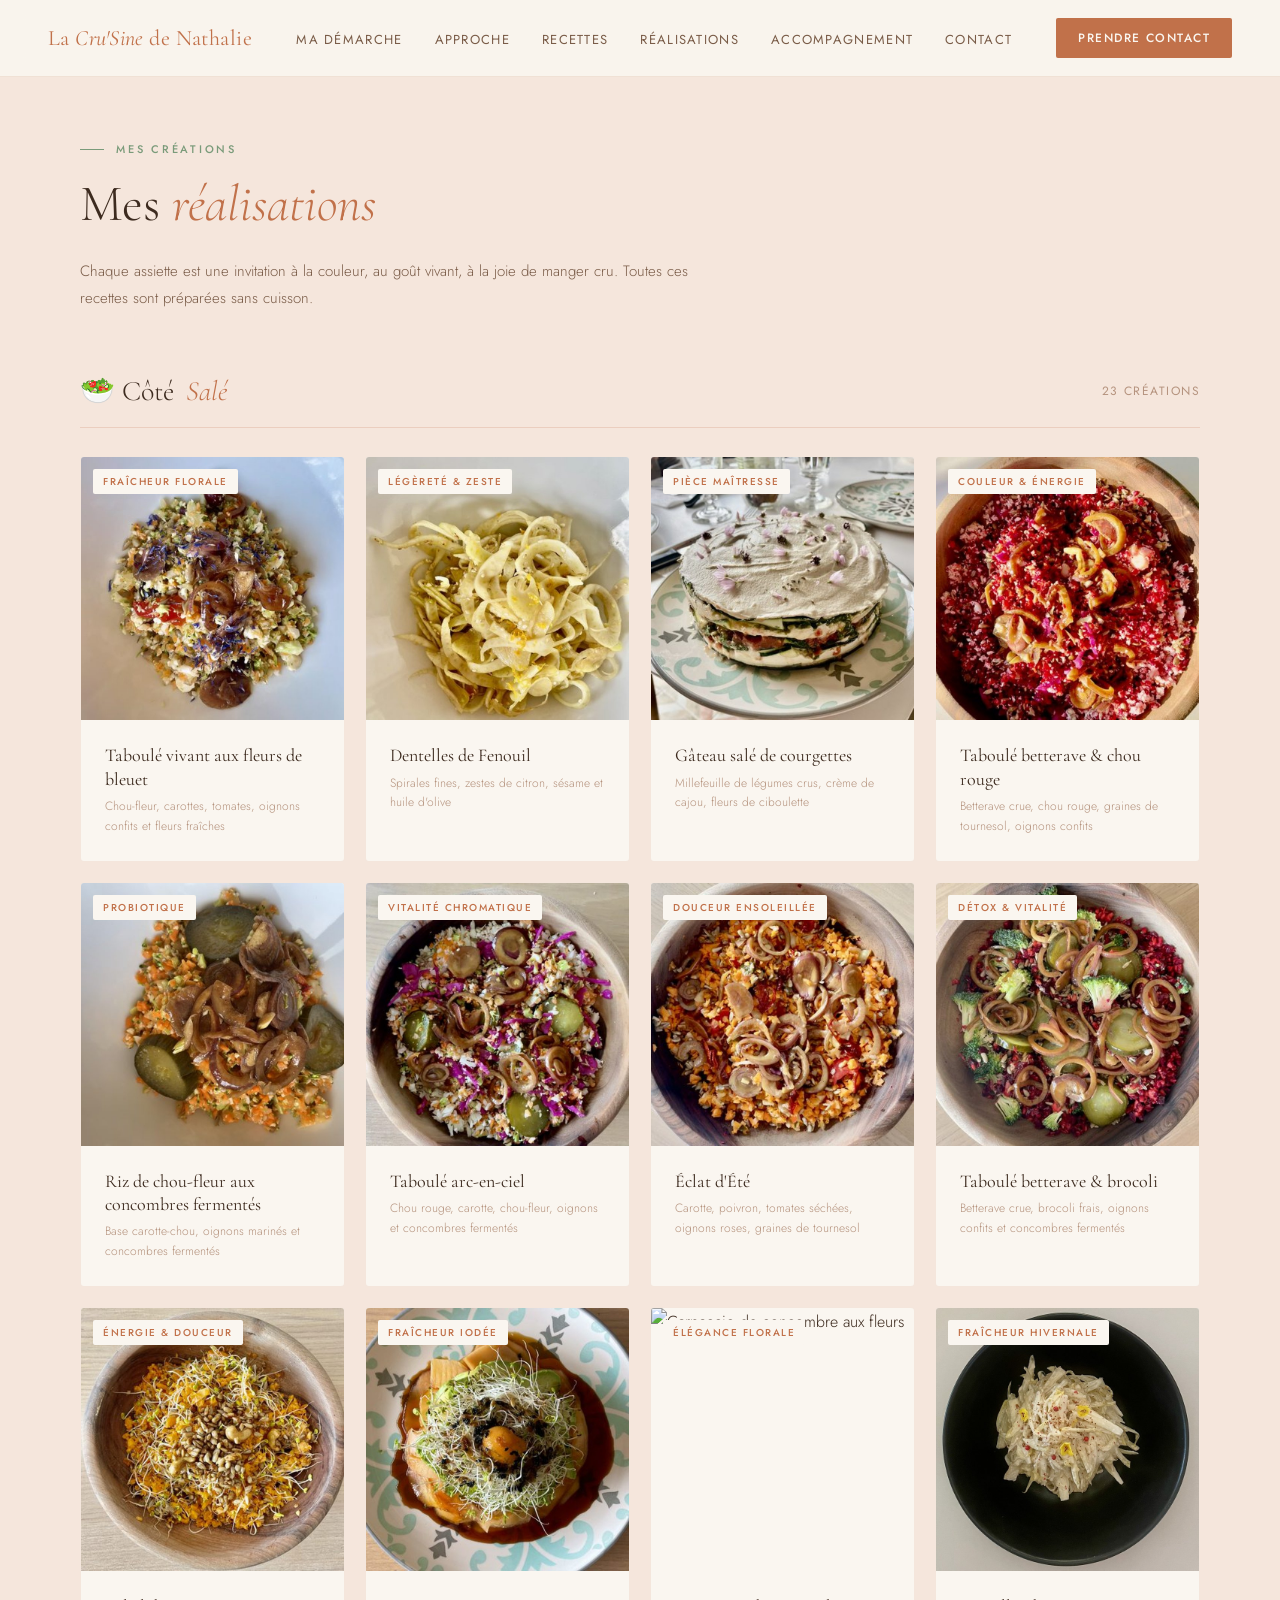
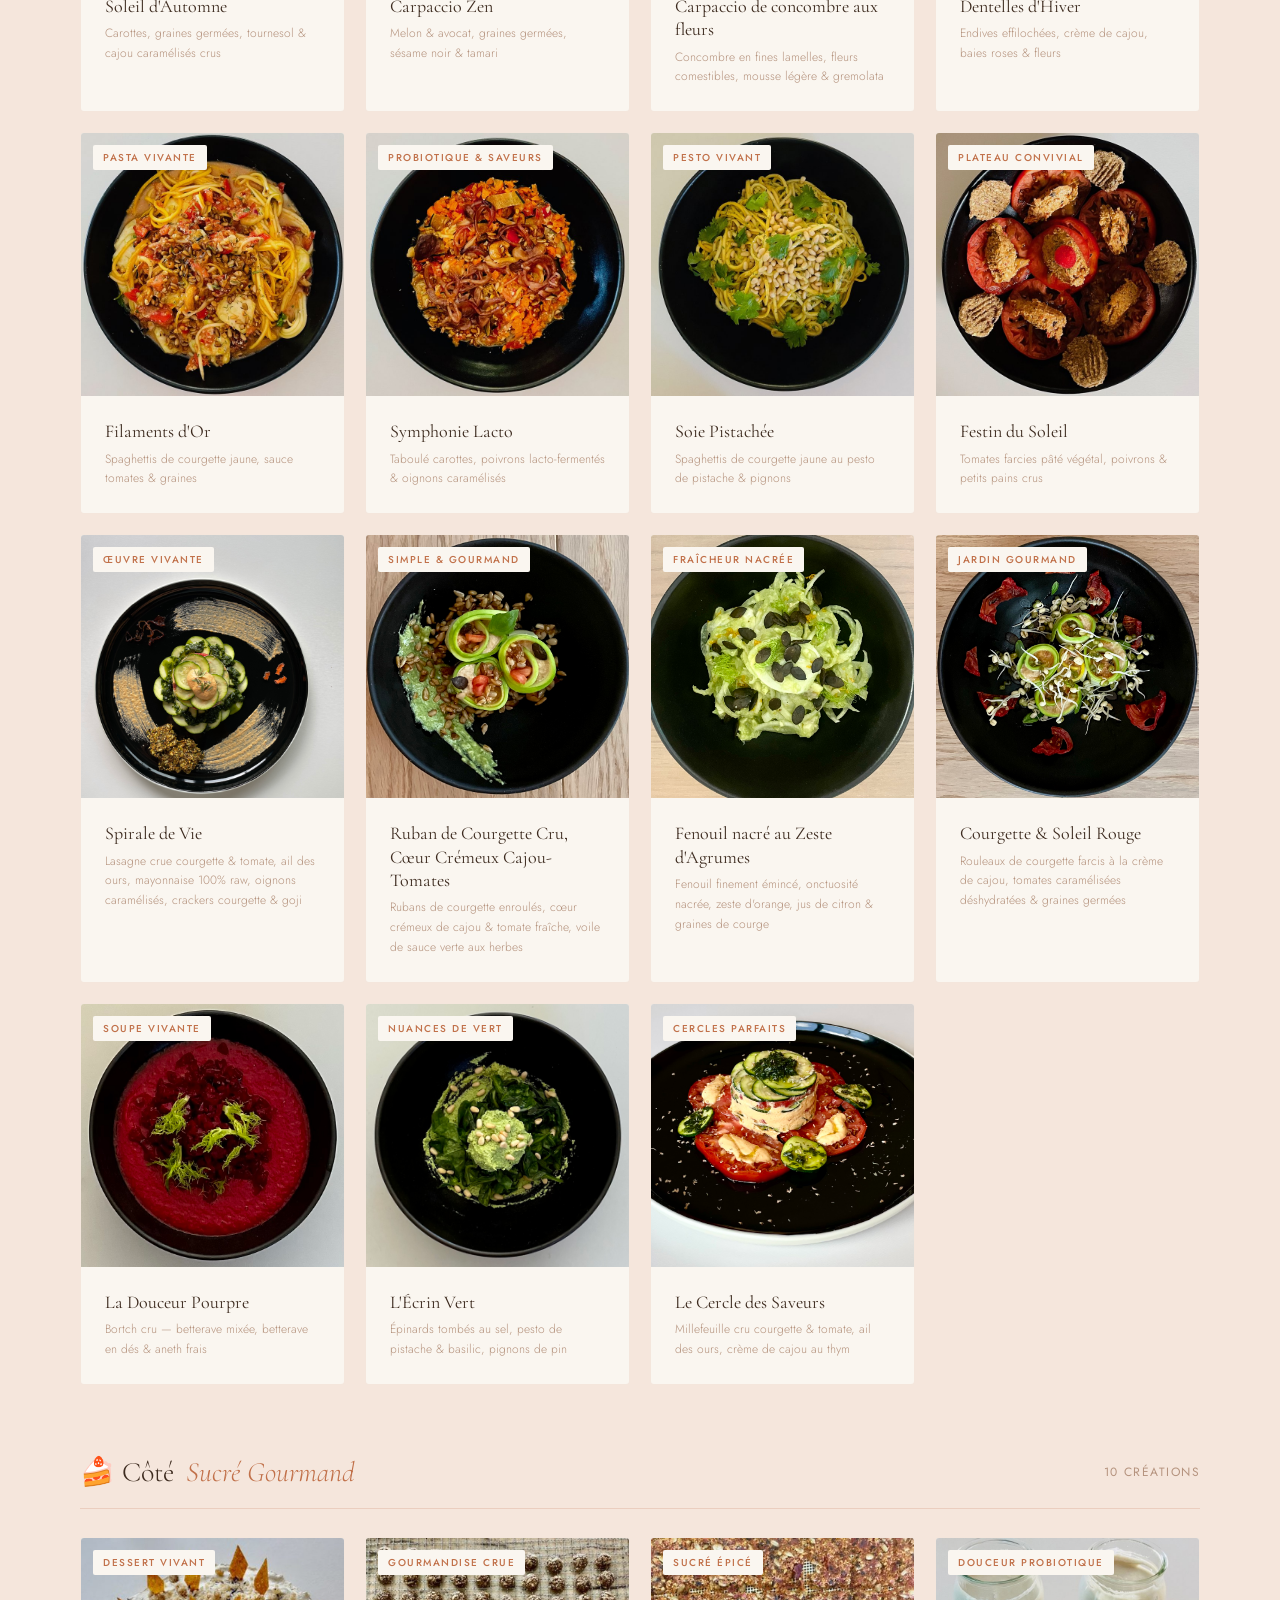
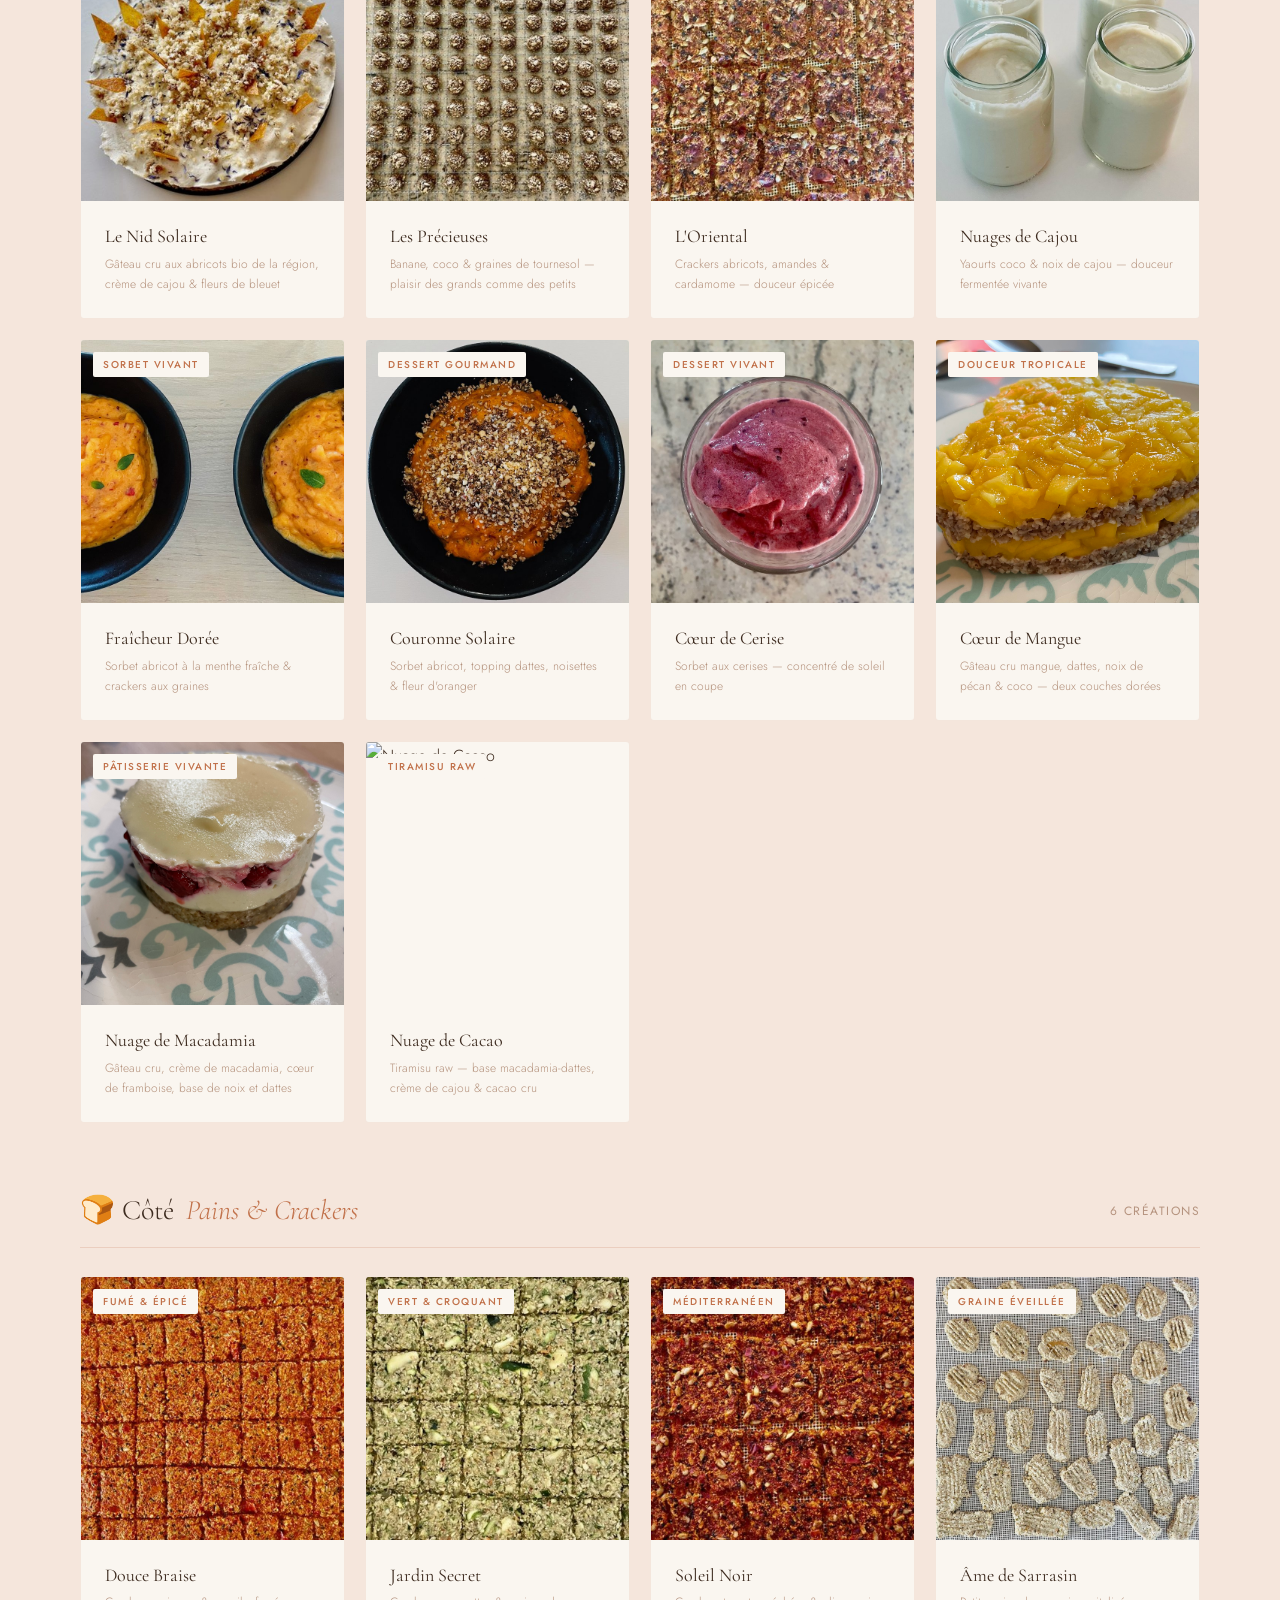
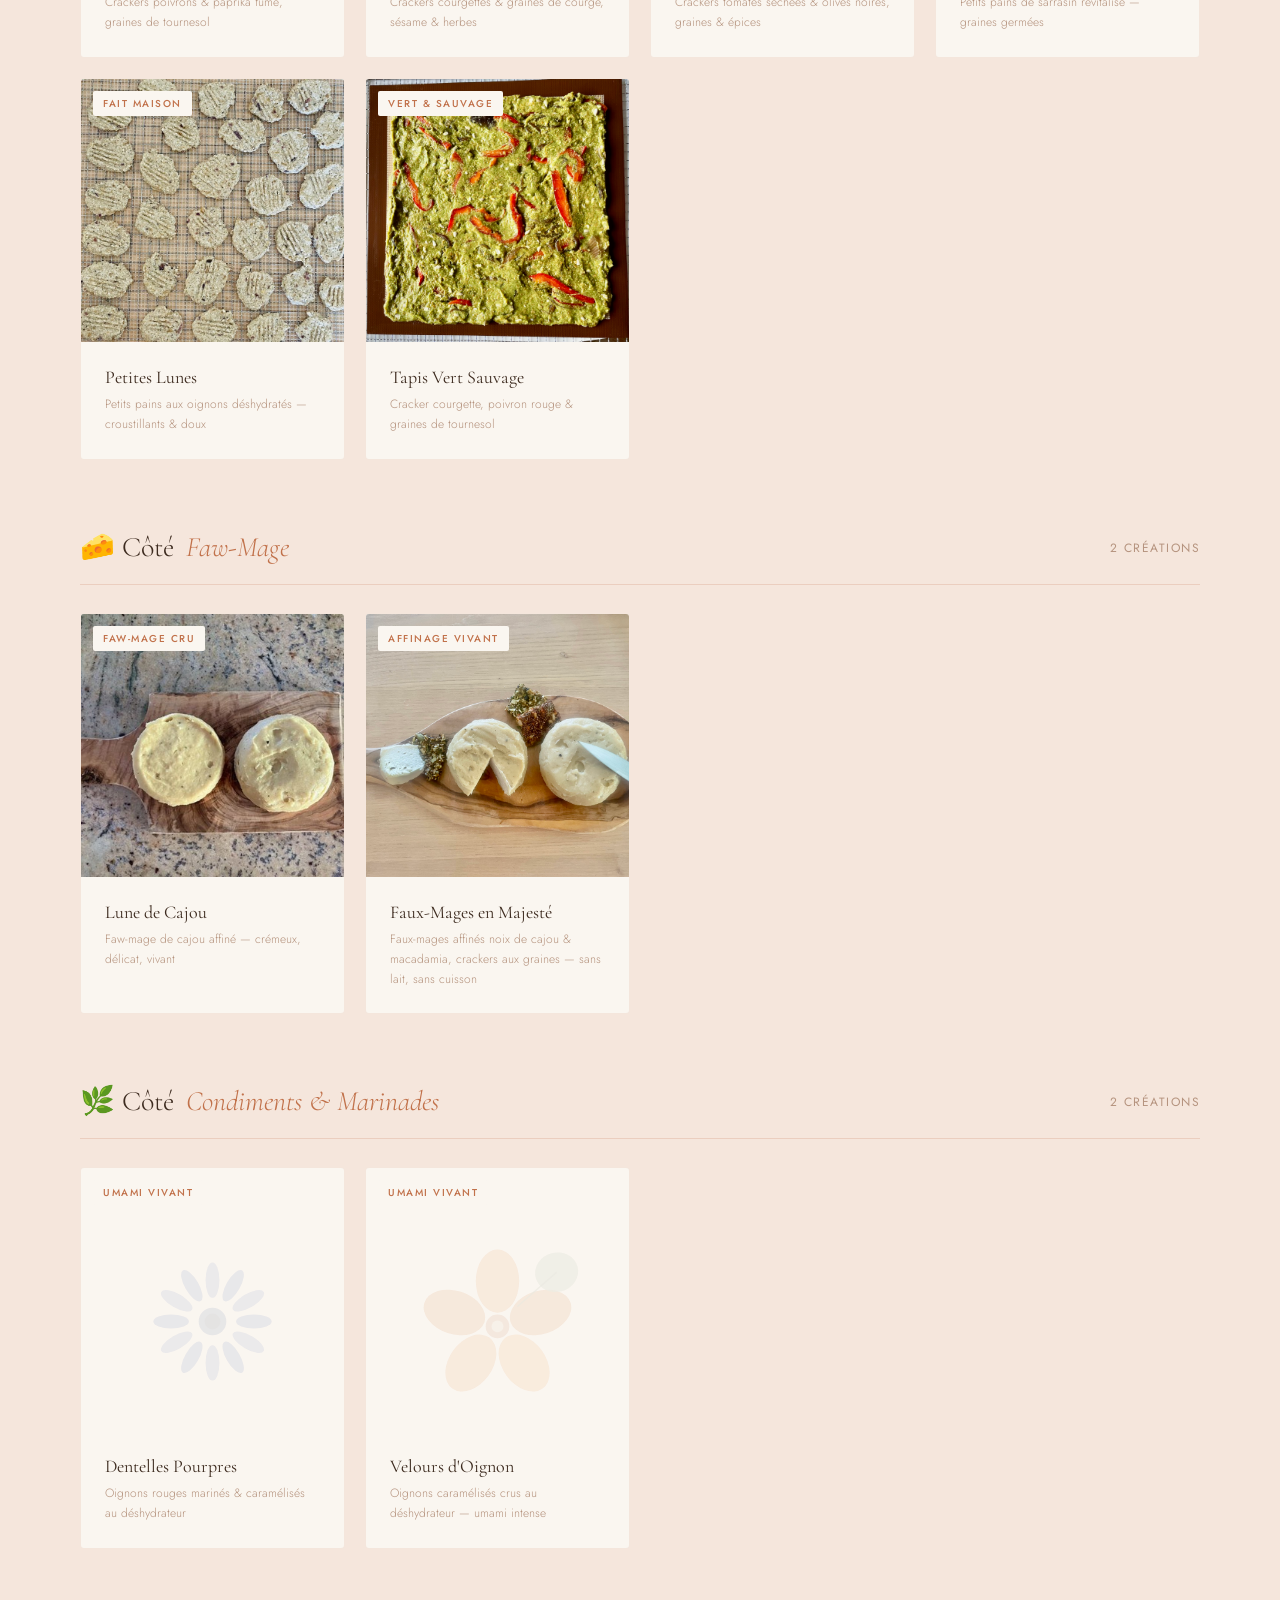
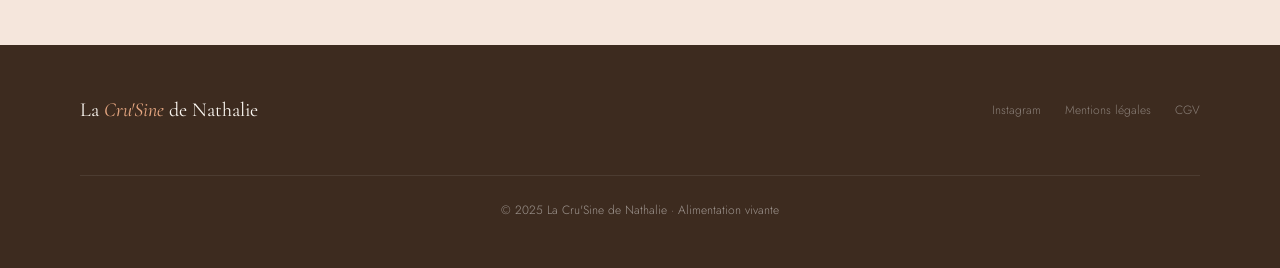
==== commit a89024fc: "Add files via upload" ====
--- a/galerie.html
+++ b/galerie.html
@@ -52,7 +52,7 @@
   <div class="gallery-category">
     <h3 class="gallery-category-title">
       🥗 Côté <em>Salé</em>
-      <span class="cat-count">22 créations</span>
+      <span class="cat-count">23 créations</span>
     </h3>
     <div class="gallery-grid">
       
@@ -276,12 +276,22 @@
           <p>Épinards tombés au sel, pesto de pistache & basilic, pignons de pin</p>
         </div>
       </div>
+      <div class="gallery-item">
+        <div class="gallery-img">
+          <img src="images/le-cercle-des-saveurs.jpg" alt="Le Cercle des Saveurs" loading="lazy">
+          <span class="gallery-tag">Cercles parfaits</span>
+        </div>
+        <div class="gallery-caption">
+          <h3>Le Cercle des Saveurs</h3>
+          <p>Millefeuille cru courgette & tomate, ail des ours, crème de cajou au thym</p>
+        </div>
+      </div>
     </div>
   </div>
   <div class="gallery-category">
     <h3 class="gallery-category-title">
       🍰 Côté <em>Sucré Gourmand</em>
-      <span class="cat-count">9 créations</span>
+      <span class="cat-count">10 créations</span>
     </h3>
     <div class="gallery-grid">
 
@@ -373,6 +383,16 @@
         <div class="gallery-caption">
           <h3>Nuage de Macadamia</h3>
           <p>Gâteau cru, crème de macadamia, cœur de framboise, base de noix et dattes</p>
+        </div>
+      </div>
+      <div class="gallery-item">
+        <div class="gallery-img">
+          <img src="images/nuage-de-cacao.jpg" alt="Nuage de Cacao" loading="lazy">
+          <span class="gallery-tag">Tiramisu raw</span>
+        </div>
+        <div class="gallery-caption">
+          <h3>Nuage de Cacao</h3>
+          <p>Tiramisu raw — base macadamia-dattes, crème de cajou & cacao cru</p>
         </div>
       </div>
     </div>
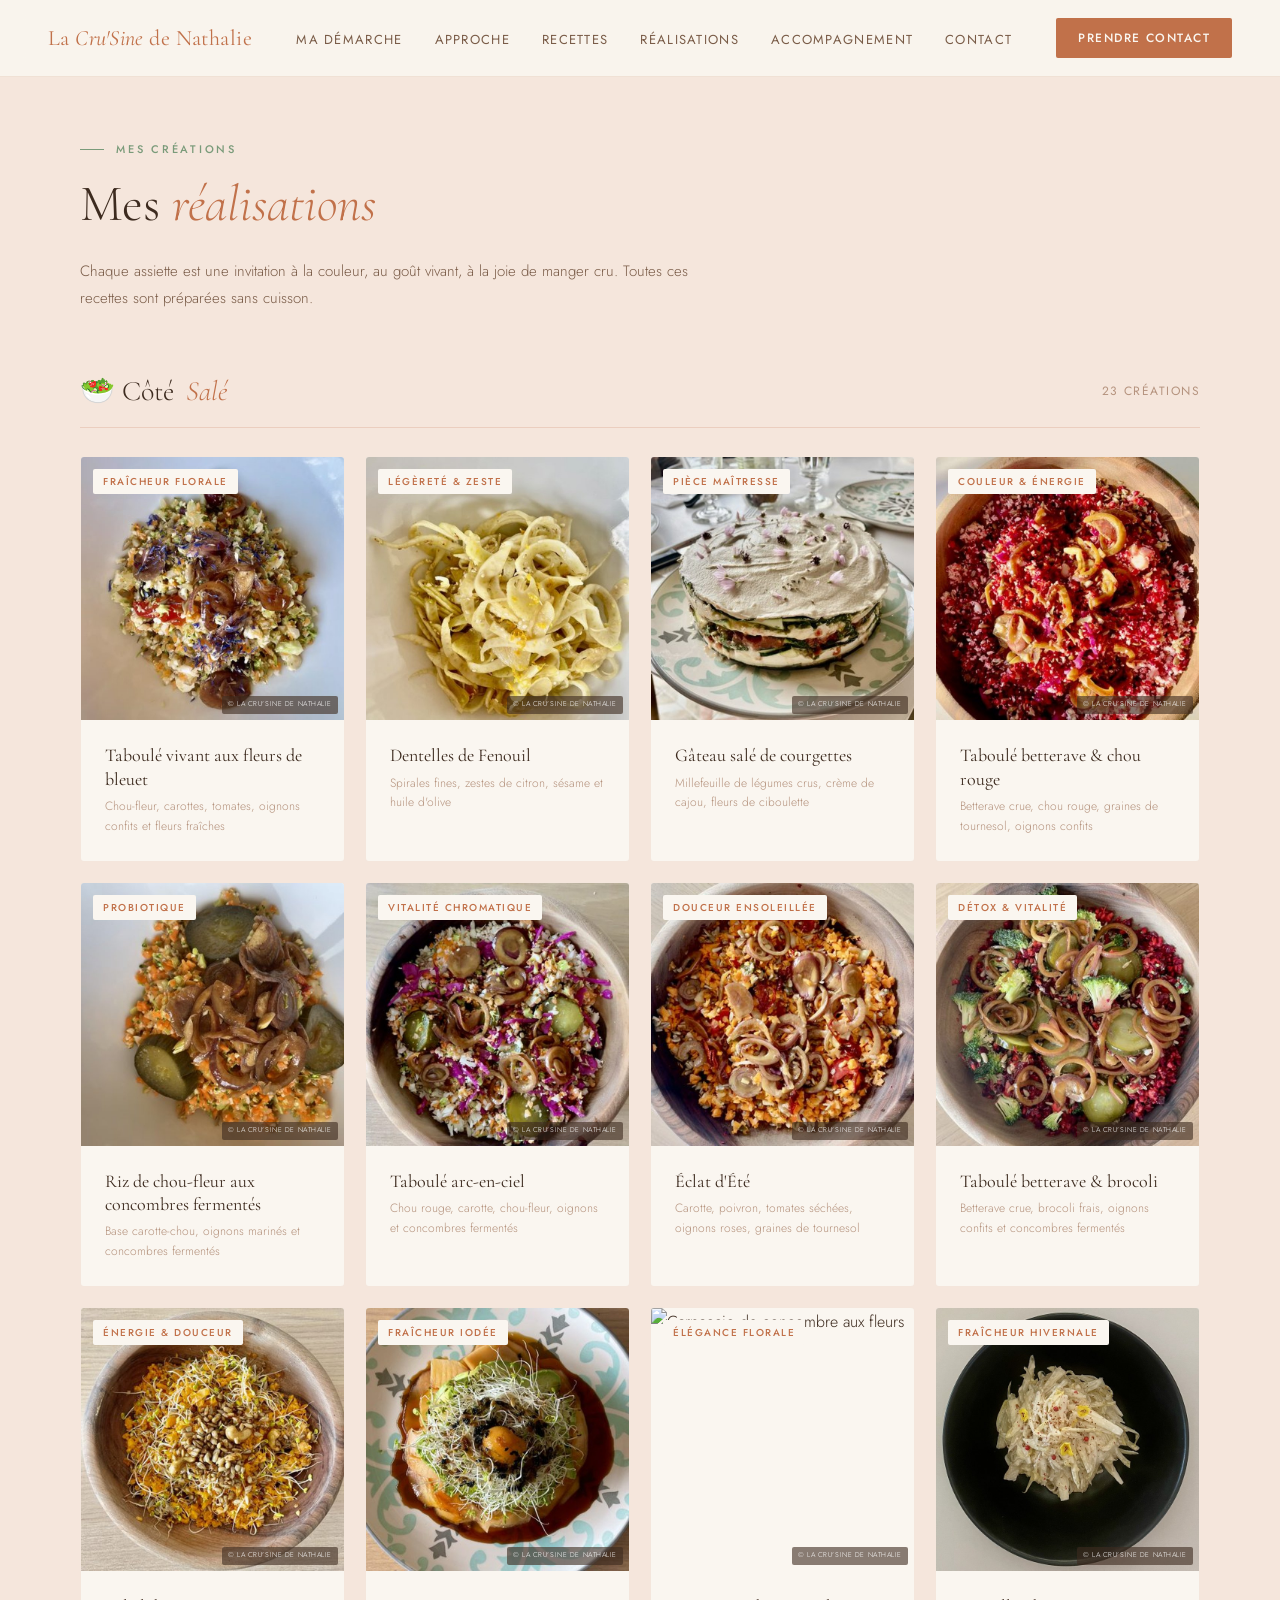
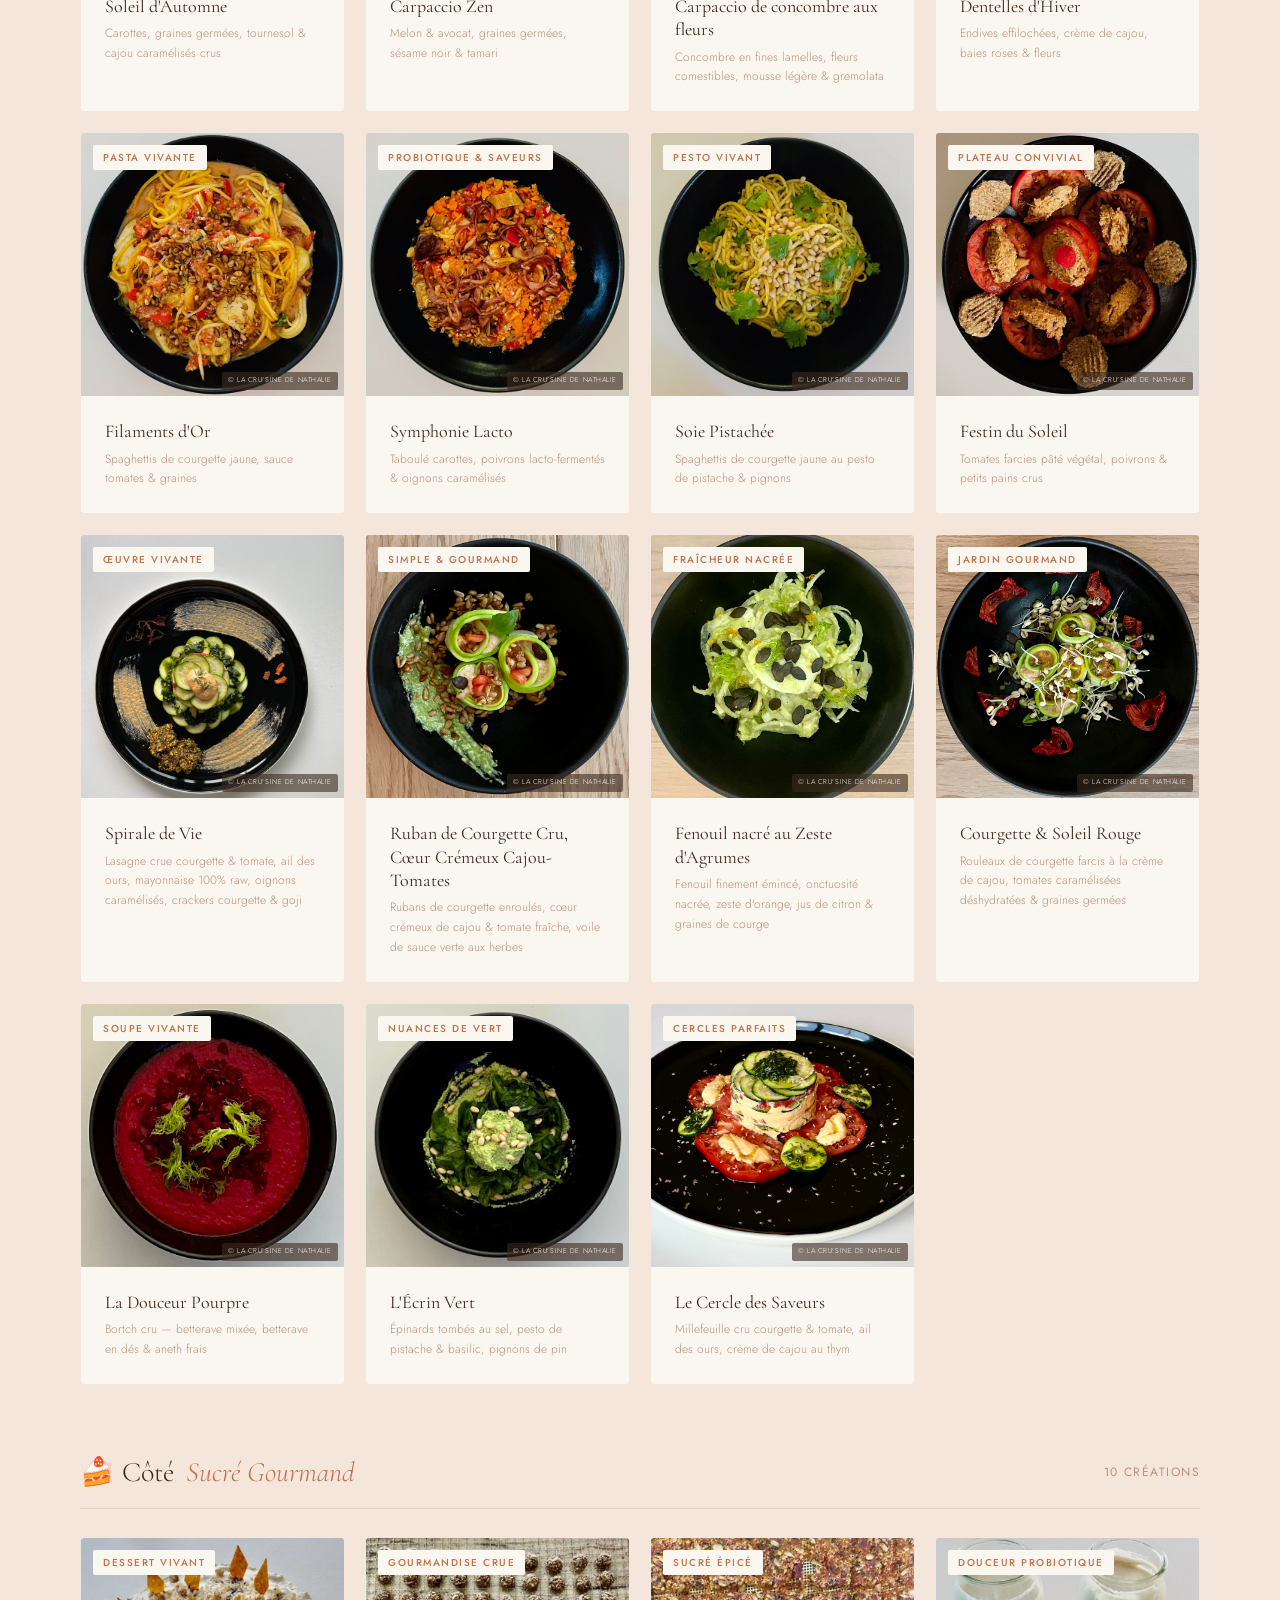
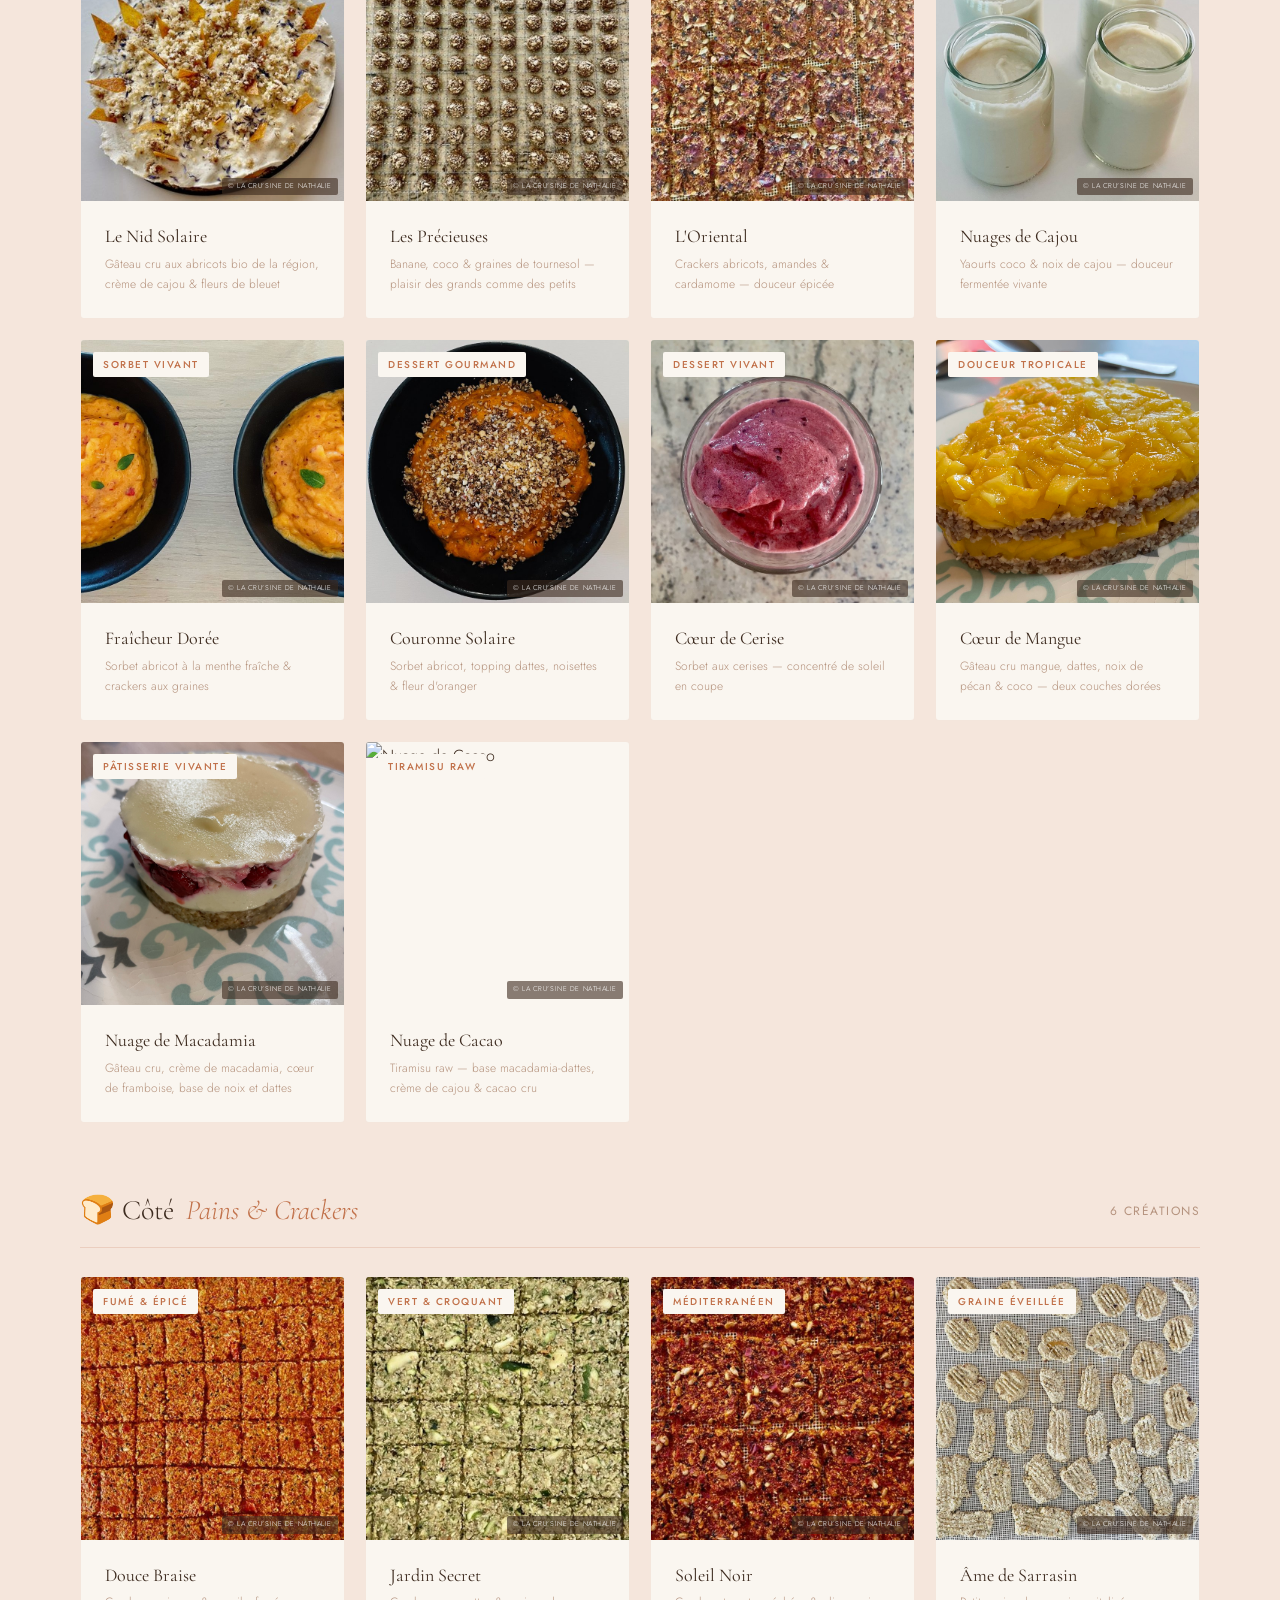
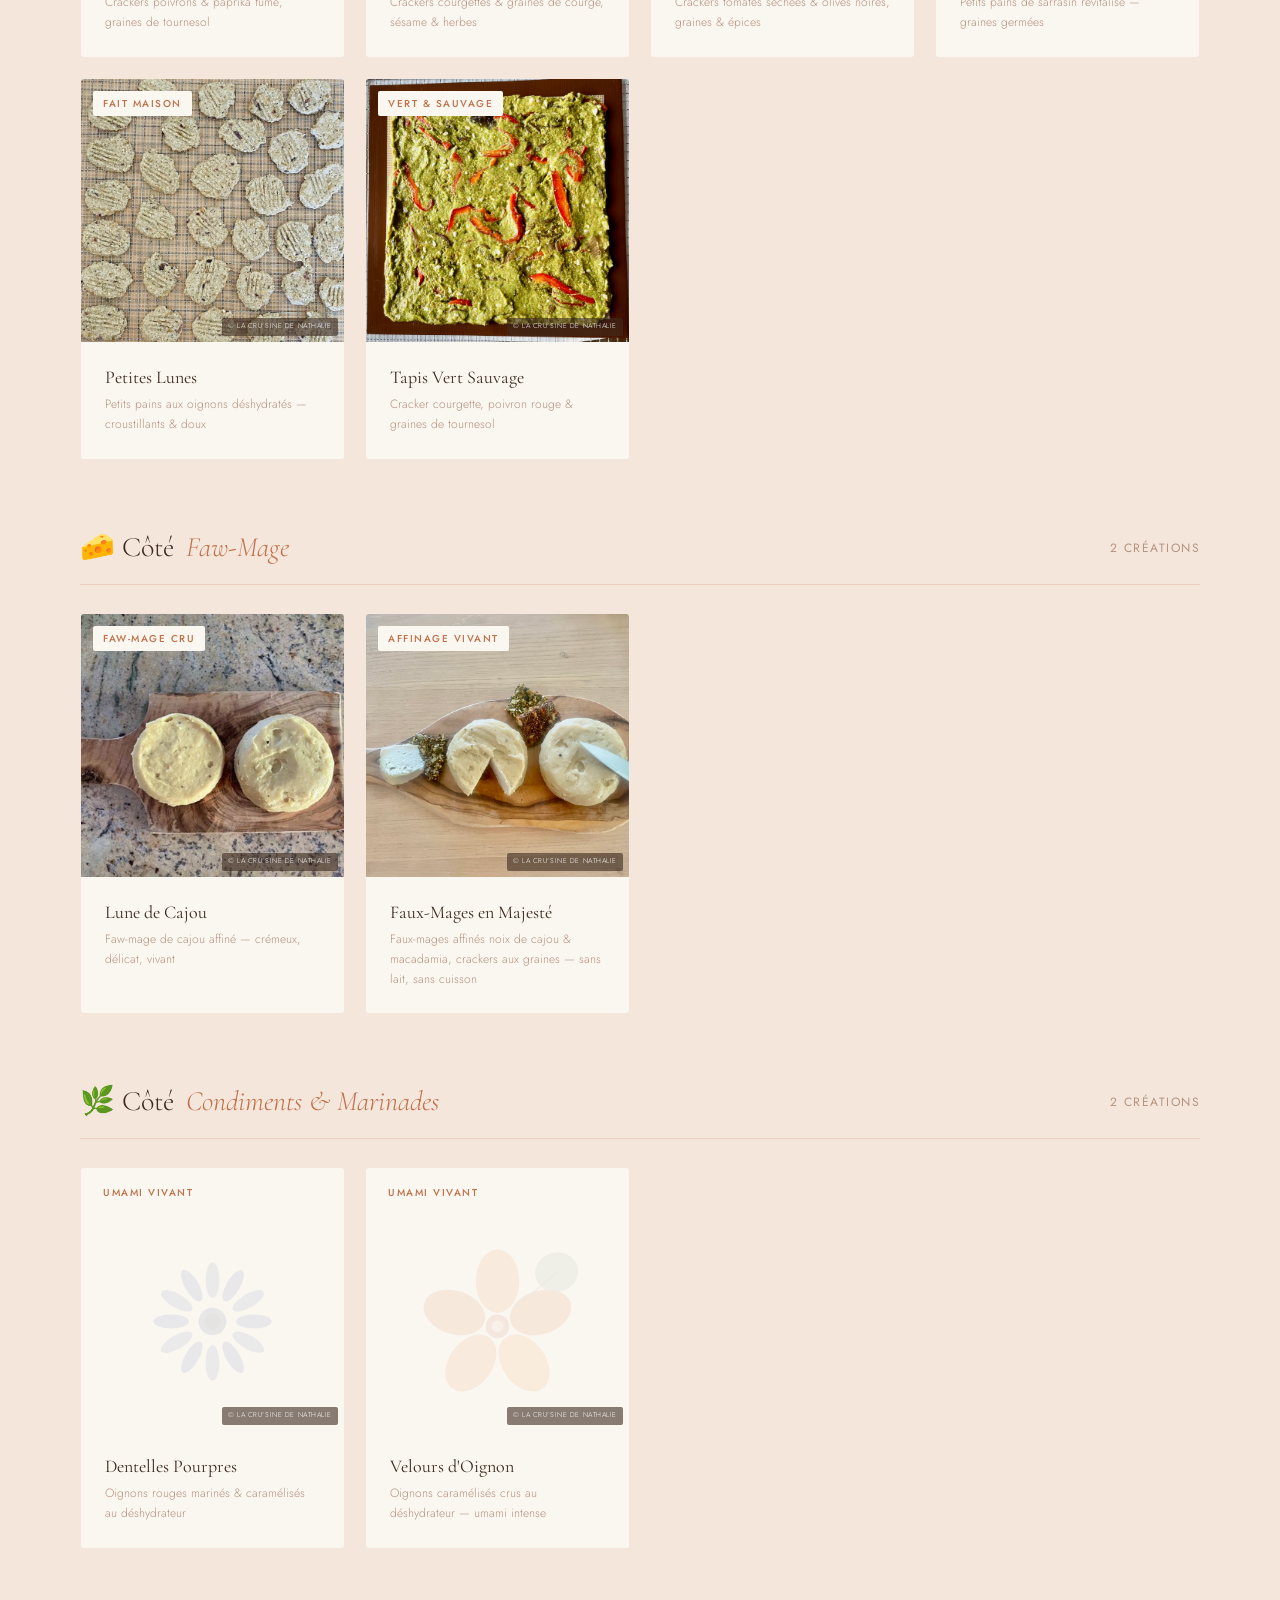
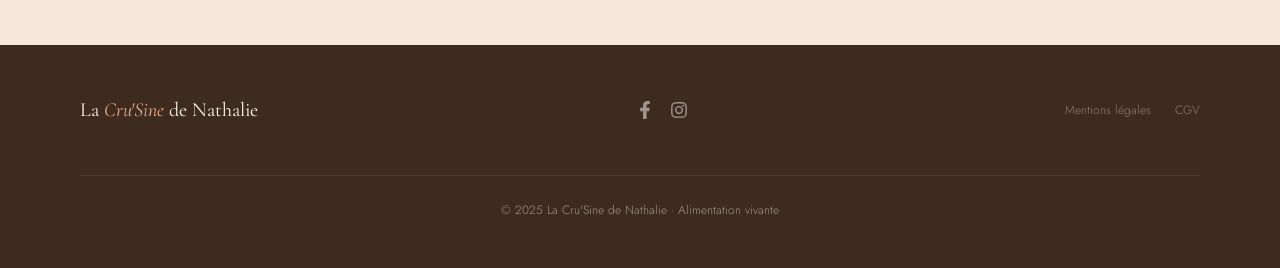
==== commit c3238f5c: "Add files via upload" ====
--- a/galerie.html
+++ b/galerie.html
@@ -529,8 +529,15 @@
 <!-- FOOTER -->
 <footer>
   <div class="footer-logo">La <em>Cru'Sine</em> de Nathalie</div>
+  <div class="footer-social">
+    <a href="https://www.facebook.com/profile.php?id=61591400386244" target="_blank" rel="noopener" aria-label="Facebook">
+      <svg viewBox="0 0 320 512" width="18" height="18" fill="currentColor"><path d="M279.14 288l14.22-92.66h-88.91v-60.13c0-25.35 12.42-50.06 52.24-50.06h40.42V6.26S260.43 0 225.36 0c-73.22 0-121.08 44.38-121.08 124.72v70.62H22.89V288h81.39v224h100.17V288z"/></svg>
+    </a>
+    <a href="https://www.instagram.com/lacrusinedenathalie/" target="_blank" rel="noopener" aria-label="Instagram">
+      <svg viewBox="0 0 448 512" width="18" height="18" fill="currentColor"><path d="M224.1 141c-63.6 0-114.9 51.3-114.9 114.9s51.3 114.9 114.9 114.9S339 319.5 339 255.9 287.7 141 224.1 141zm0 189.6c-41.1 0-74.7-33.5-74.7-74.7s33.5-74.7 74.7-74.7 74.7 33.5 74.7 74.7-33.6 74.7-74.7 74.7zm146.4-194.3c0 14.9-12 26.8-26.8 26.8-14.9 0-26.8-12-26.8-26.8s12-26.8 26.8-26.8 26.8 12 26.8 26.8zm76.1 27.2c-1.7-35.9-9.9-67.7-36.2-93.9-26.2-26.2-58-34.4-93.9-36.2-37-2.1-147.9-2.1-184.9 0-35.8 1.7-67.6 9.9-93.9 36.1s-34.4 58-36.2 93.9c-2.1 37-2.1 147.9 0 184.9 1.7 35.9 9.9 67.7 36.2 93.9s58 34.4 93.9 36.2c37 2.1 147.9 2.1 184.9 0 35.9-1.7 67.7-9.9 93.9-36.2 26.2-26.2 34.4-58 36.2-93.9 2.1-37 2.1-147.8 0-184.8zM398.8 388c-7.8 19.6-22.9 34.7-42.6 42.6-29.5 11.7-99.5 9-132.1 9s-102.7 2.6-132.1-9c-19.6-7.8-34.7-22.9-42.6-42.6-11.7-29.5-9-99.5-9-132.1s-2.6-102.7 9-132.1c7.8-19.6 22.9-34.7 42.6-42.6 29.5-11.7 99.5-9 132.1-9s102.7-2.6 132.1 9c19.6 7.8 34.7 22.9 42.6 42.6 11.7 29.5 9 99.5 9 132.1s2.7 102.7-9 132.1z"/></svg>
+    </a>
+  </div>
   <div class="footer-links">
-    <a href="#">Instagram</a>
     <a href="#">Mentions légales</a>
     <a href="#">CGV</a>
   </div>
--- a/style.css
+++ b/style.css
@@ -1,4 +1,16 @@
   *, *::before, *::after { box-sizing: border-box; margin: 0; padding: 0; }
+
+  /* Protection anti-copie + signature sur les photos */
+  img { -webkit-user-drag: none; user-select: none; -webkit-touch-callout: none; }
+  .photo-signature {
+    position: absolute; bottom: 6px; right: 6px; z-index: 4;
+    font-family: 'Jost', sans-serif; font-size: 7px; letter-spacing: 0.08em;
+    text-transform: uppercase; color: #fff;
+    background: rgba(61,43,31,0.6);
+    padding: 3px 6px;
+    border-radius: 2px;
+    pointer-events: none; white-space: nowrap;
+  }
 
   :root {
     --terra: #C1714A;
@@ -472,6 +484,9 @@
     color: var(--cream);
   }
   .footer-logo em { font-style: italic; color: var(--terra-light); }
+  .footer-social { display: flex; gap: 16px; align-items: center; }
+  .footer-social a { color: rgba(255,255,255,0.5); transition: color .2s; display: flex; }
+  .footer-social a:hover { color: var(--terra-light); }
   .footer-links { display: flex; gap: 24px; }
   .footer-links a { font-size: 12px; color: rgba(255,255,255,0.4); text-decoration: none; transition: color .2s; }
   .footer-links a:hover { color: var(--terra-light); }
@@ -765,6 +780,8 @@
   }
   .about-collage-frame {
     position: relative;
+    max-width: 340px;
+    margin: 0 auto;
     background: var(--cream);
     padding: 10px;
     border: 1px solid rgba(193,113,74,0.28);
@@ -778,7 +795,9 @@
   .about-collage-frame img {
     display: block;
     width: 100%;
-    height: auto;
+    aspect-ratio: 1/1;
+    object-fit: cover;
+    object-position: center;
   }
   /* coins angulaires dorés */
   .about-collage-frame::before,
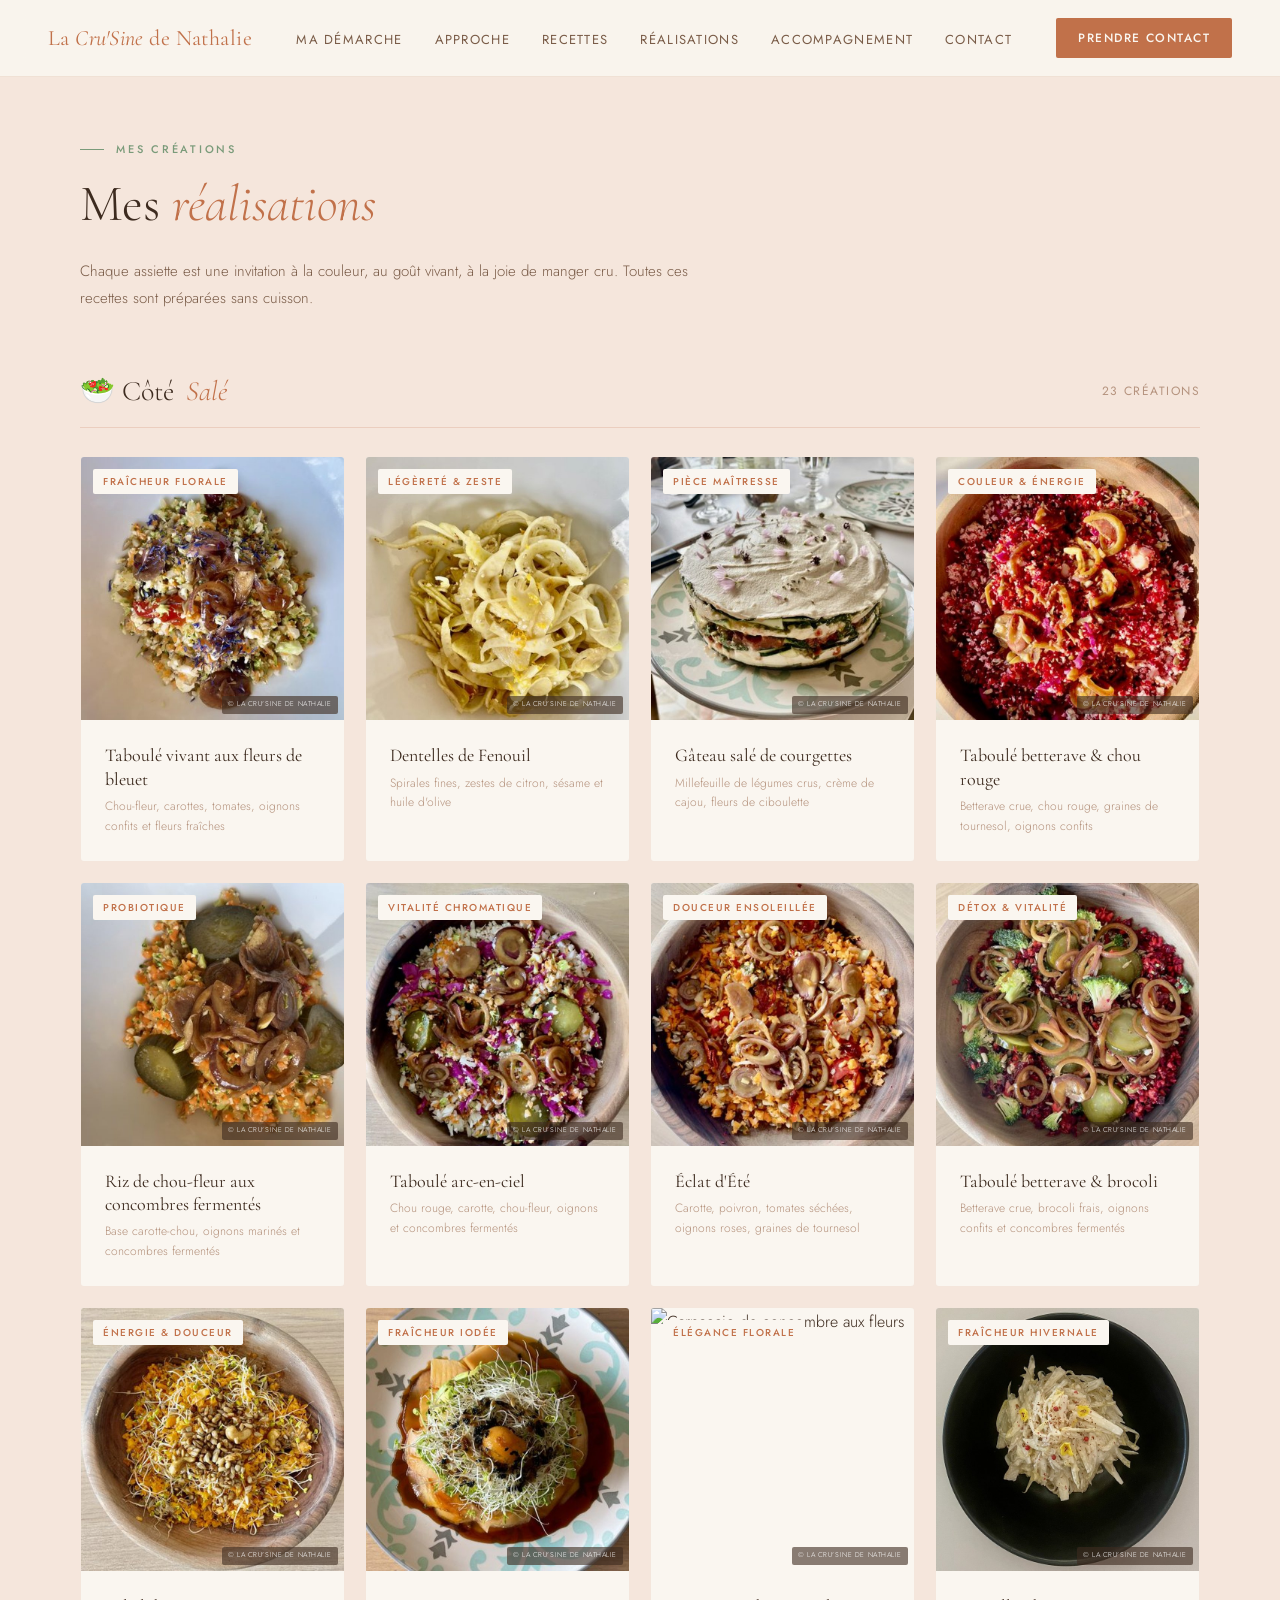
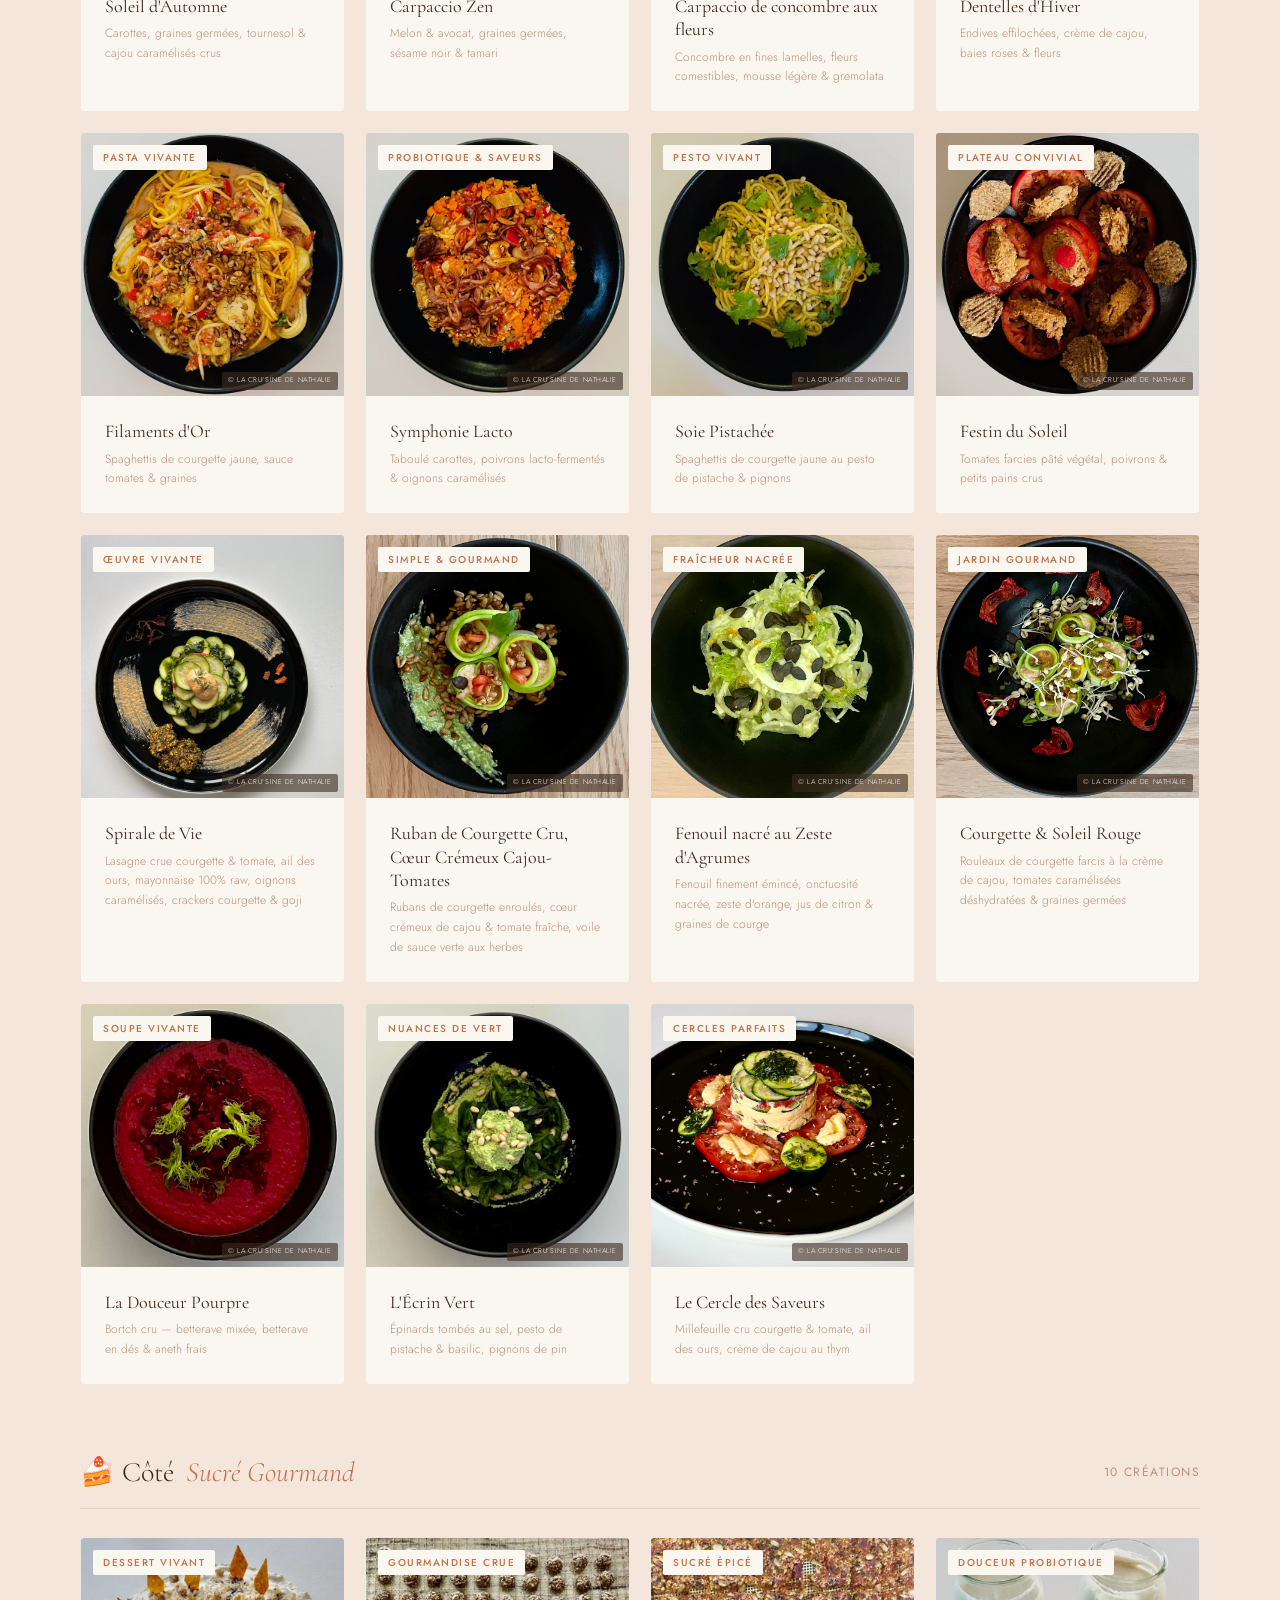
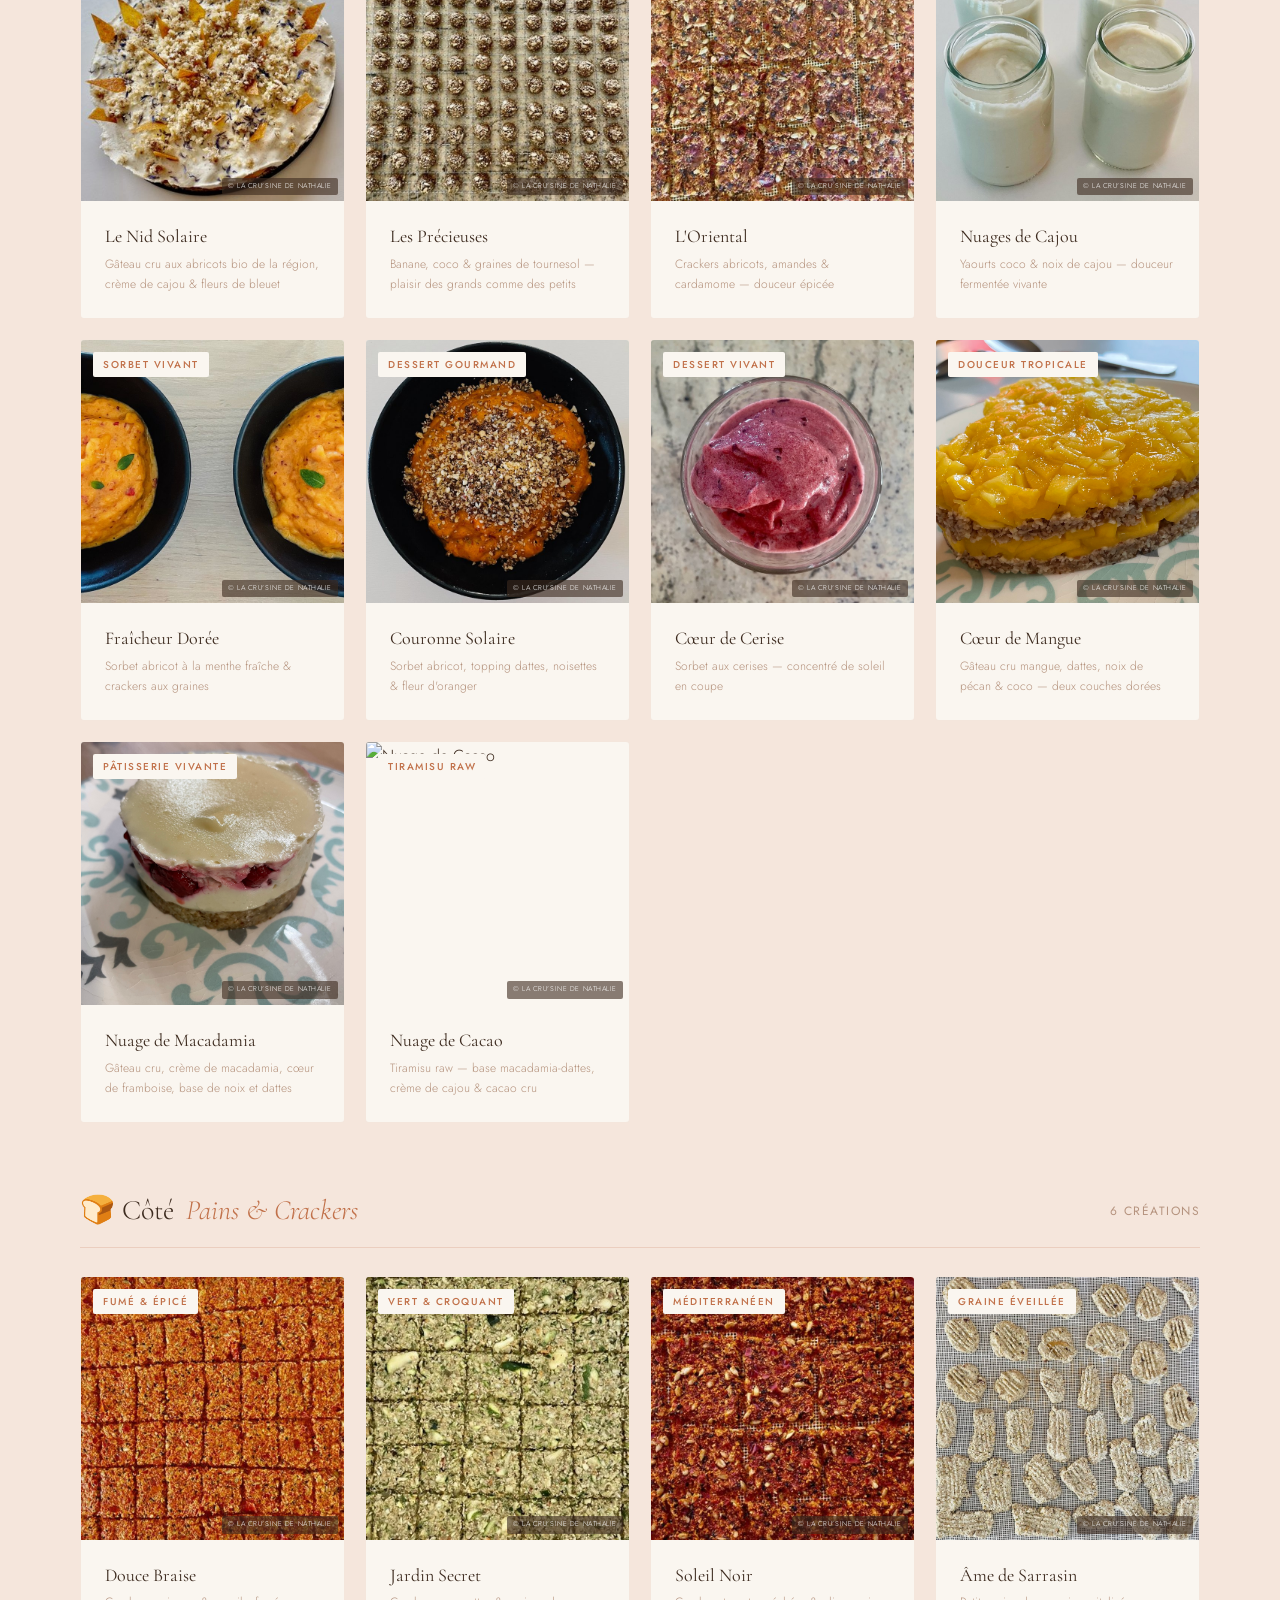
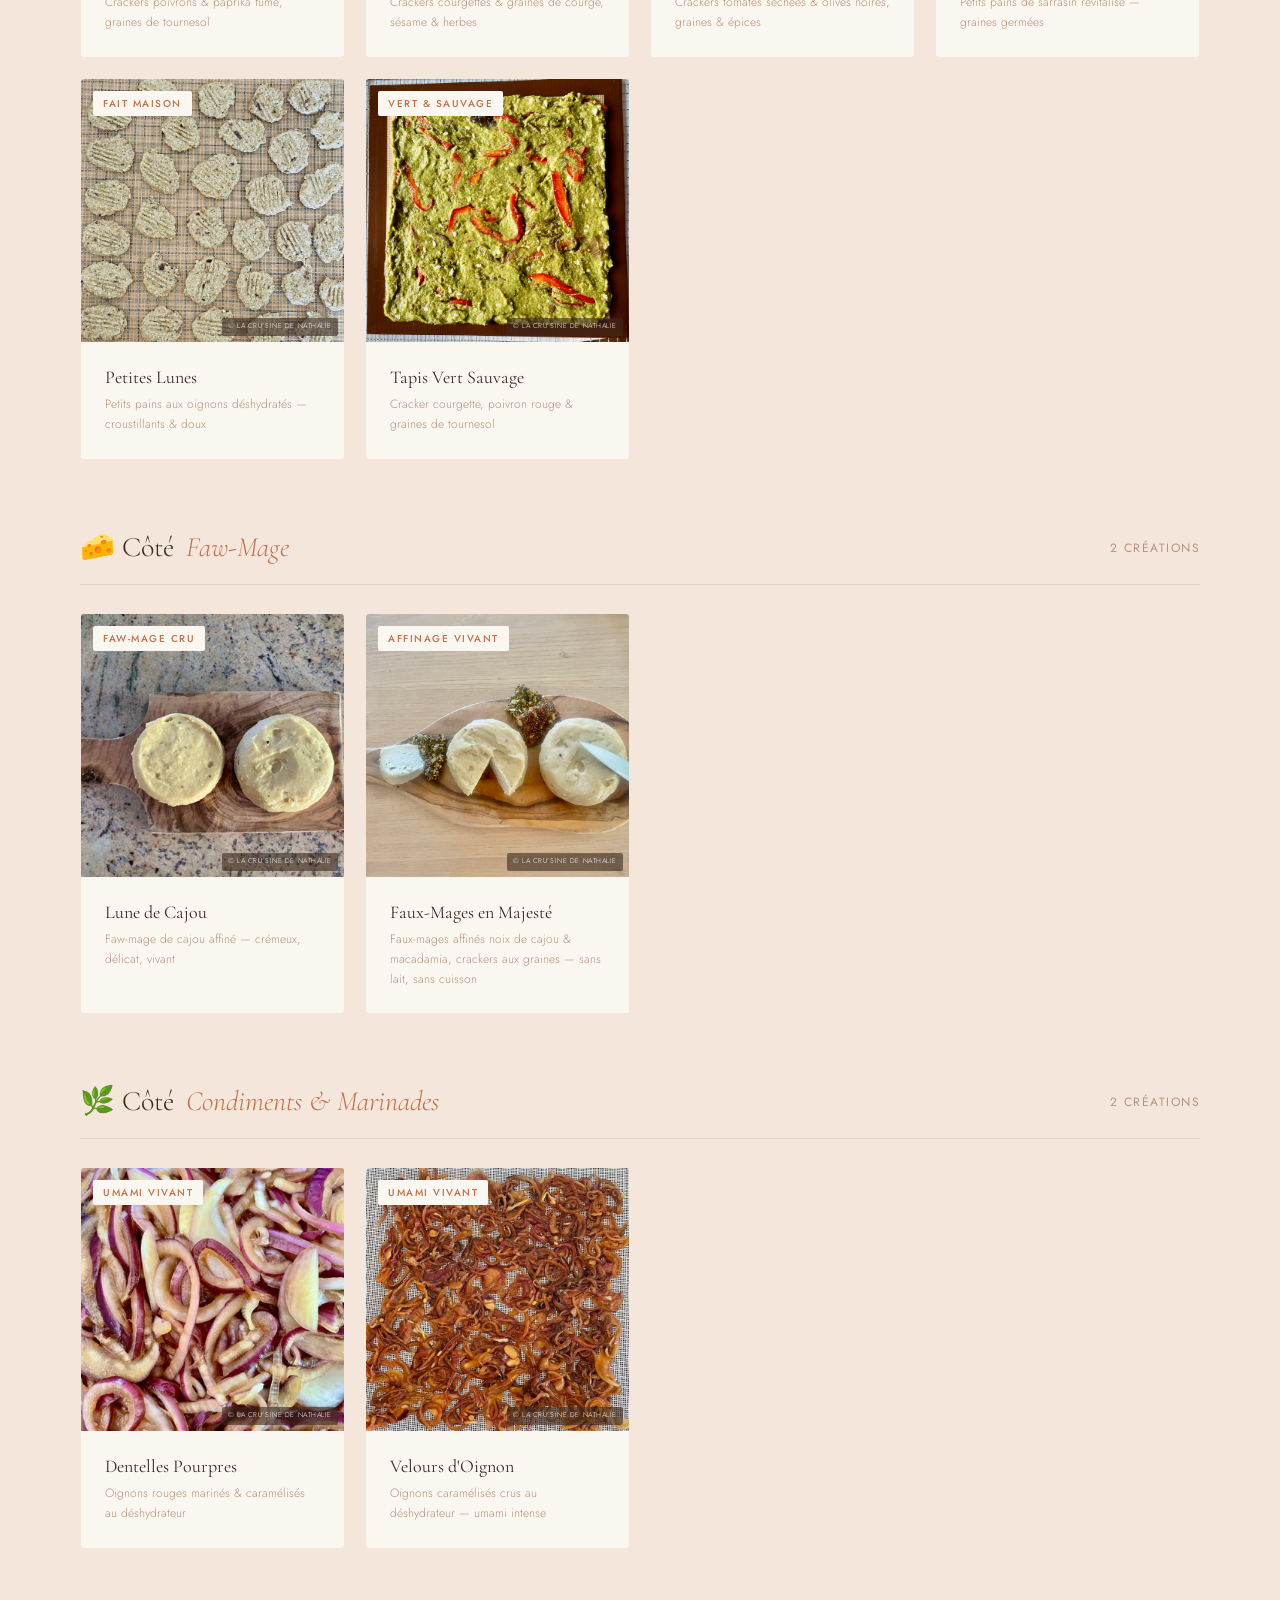
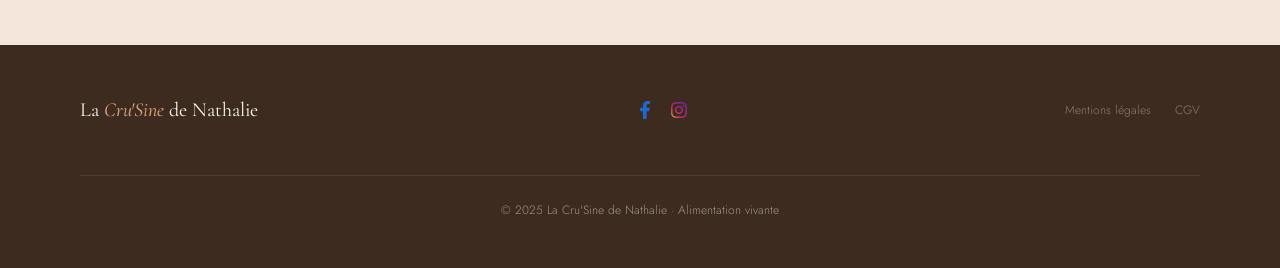
==== commit 83e370bf: "Add files via upload" ====
--- a/galerie.html
+++ b/galerie.html
@@ -531,10 +531,19 @@
   <div class="footer-logo">La <em>Cru'Sine</em> de Nathalie</div>
   <div class="footer-social">
     <a href="https://www.facebook.com/profile.php?id=61591400386244" target="_blank" rel="noopener" aria-label="Facebook">
-      <svg viewBox="0 0 320 512" width="18" height="18" fill="currentColor"><path d="M279.14 288l14.22-92.66h-88.91v-60.13c0-25.35 12.42-50.06 52.24-50.06h40.42V6.26S260.43 0 225.36 0c-73.22 0-121.08 44.38-121.08 124.72v70.62H22.89V288h81.39v224h100.17V288z"/></svg>
+      <svg viewBox="0 0 320 512" width="18" height="18" fill="#1877F2"><path d="M279.14 288l14.22-92.66h-88.91v-60.13c0-25.35 12.42-50.06 52.24-50.06h40.42V6.26S260.43 0 225.36 0c-73.22 0-121.08 44.38-121.08 124.72v70.62H22.89V288h81.39v224h100.17V288z"/></svg>
     </a>
     <a href="https://www.instagram.com/lacrusinedenathalie/" target="_blank" rel="noopener" aria-label="Instagram">
-      <svg viewBox="0 0 448 512" width="18" height="18" fill="currentColor"><path d="M224.1 141c-63.6 0-114.9 51.3-114.9 114.9s51.3 114.9 114.9 114.9S339 319.5 339 255.9 287.7 141 224.1 141zm0 189.6c-41.1 0-74.7-33.5-74.7-74.7s33.5-74.7 74.7-74.7 74.7 33.5 74.7 74.7-33.6 74.7-74.7 74.7zm146.4-194.3c0 14.9-12 26.8-26.8 26.8-14.9 0-26.8-12-26.8-26.8s12-26.8 26.8-26.8 26.8 12 26.8 26.8zm76.1 27.2c-1.7-35.9-9.9-67.7-36.2-93.9-26.2-26.2-58-34.4-93.9-36.2-37-2.1-147.9-2.1-184.9 0-35.8 1.7-67.6 9.9-93.9 36.1s-34.4 58-36.2 93.9c-2.1 37-2.1 147.9 0 184.9 1.7 35.9 9.9 67.7 36.2 93.9s58 34.4 93.9 36.2c37 2.1 147.9 2.1 184.9 0 35.9-1.7 67.7-9.9 93.9-36.2 26.2-26.2 34.4-58 36.2-93.9 2.1-37 2.1-147.8 0-184.8zM398.8 388c-7.8 19.6-22.9 34.7-42.6 42.6-29.5 11.7-99.5 9-132.1 9s-102.7 2.6-132.1-9c-19.6-7.8-34.7-22.9-42.6-42.6-11.7-29.5-9-99.5-9-132.1s-2.6-102.7 9-132.1c7.8-19.6 22.9-34.7 42.6-42.6 29.5-11.7 99.5-9 132.1-9s102.7-2.6 132.1 9c19.6 7.8 34.7 22.9 42.6 42.6 11.7 29.5 9 99.5 9 132.1s2.7 102.7-9 132.1z"/></svg>
+      <svg viewBox="0 0 448 512" width="18" height="18">
+        <defs>
+          <linearGradient id="igGradientGalerie" x1="0%" y1="100%" x2="100%" y2="0%">
+            <stop offset="0%" stop-color="#f9ce34"/>
+            <stop offset="35%" stop-color="#ee2a7b"/>
+            <stop offset="100%" stop-color="#6228d7"/>
+          </linearGradient>
+        </defs>
+        <path fill="url(#igGradientGalerie)" d="M224.1 141c-63.6 0-114.9 51.3-114.9 114.9s51.3 114.9 114.9 114.9S339 319.5 339 255.9 287.7 141 224.1 141zm0 189.6c-41.1 0-74.7-33.5-74.7-74.7s33.5-74.7 74.7-74.7 74.7 33.5 74.7 74.7-33.6 74.7-74.7 74.7zm146.4-194.3c0 14.9-12 26.8-26.8 26.8-14.9 0-26.8-12-26.8-26.8s12-26.8 26.8-26.8 26.8 12 26.8 26.8zm76.1 27.2c-1.7-35.9-9.9-67.7-36.2-93.9-26.2-26.2-58-34.4-93.9-36.2-37-2.1-147.9-2.1-184.9 0-35.8 1.7-67.6 9.9-93.9 36.1s-34.4 58-36.2 93.9c-2.1 37-2.1 147.9 0 184.9 1.7 35.9 9.9 67.7 36.2 93.9s58 34.4 93.9 36.2c37 2.1 147.9 2.1 184.9 0 35.9-1.7 67.7-9.9 93.9-36.2 26.2-26.2 34.4-58 36.2-93.9 2.1-37 2.1-147.8 0-184.8zM398.8 388c-7.8 19.6-22.9 34.7-42.6 42.6-29.5 11.7-99.5 9-132.1 9s-102.7 2.6-132.1-9c-19.6-7.8-34.7-22.9-42.6-42.6-11.7-29.5-9-99.5-9-132.1s-2.6-102.7 9-132.1c7.8-19.6 22.9-34.7 42.6-42.6 29.5-11.7 99.5-9 132.1-9s102.7-2.6 132.1 9c19.6 7.8 34.7 22.9 42.6 42.6 11.7 29.5 9 99.5 9 132.1s2.7 102.7-9 132.1z"/>
+      </svg>
     </a>
   </div>
   <div class="footer-links">
--- a/style.css
+++ b/style.css
@@ -485,8 +485,8 @@
   }
   .footer-logo em { font-style: italic; color: var(--terra-light); }
   .footer-social { display: flex; gap: 16px; align-items: center; }
-  .footer-social a { color: rgba(255,255,255,0.5); transition: color .2s; display: flex; }
-  .footer-social a:hover { color: var(--terra-light); }
+  .footer-social a { display: flex; opacity: 0.85; transition: opacity .2s, transform .2s; }
+  .footer-social a:hover { opacity: 1; transform: translateY(-2px); }
   .footer-links { display: flex; gap: 24px; }
   .footer-links a { font-size: 12px; color: rgba(255,255,255,0.4); text-decoration: none; transition: color .2s; }
   .footer-links a:hover { color: var(--terra-light); }
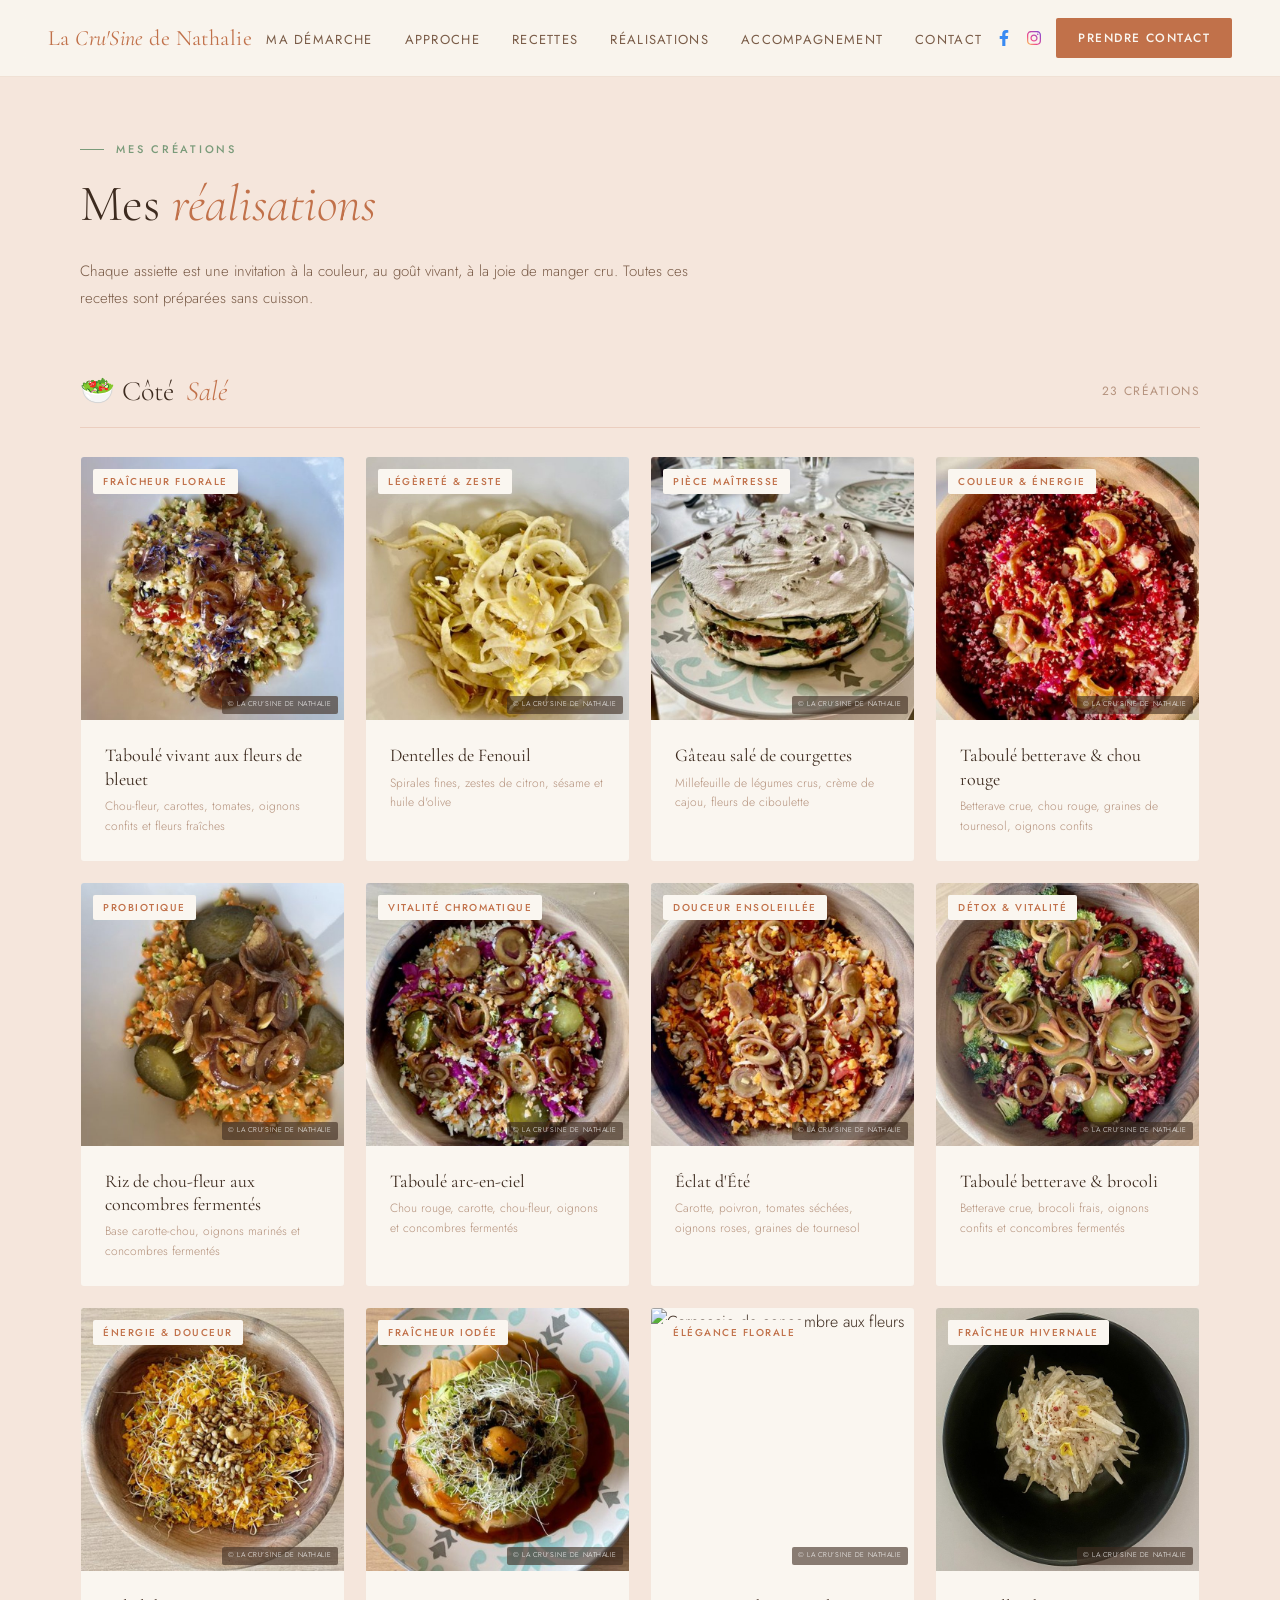
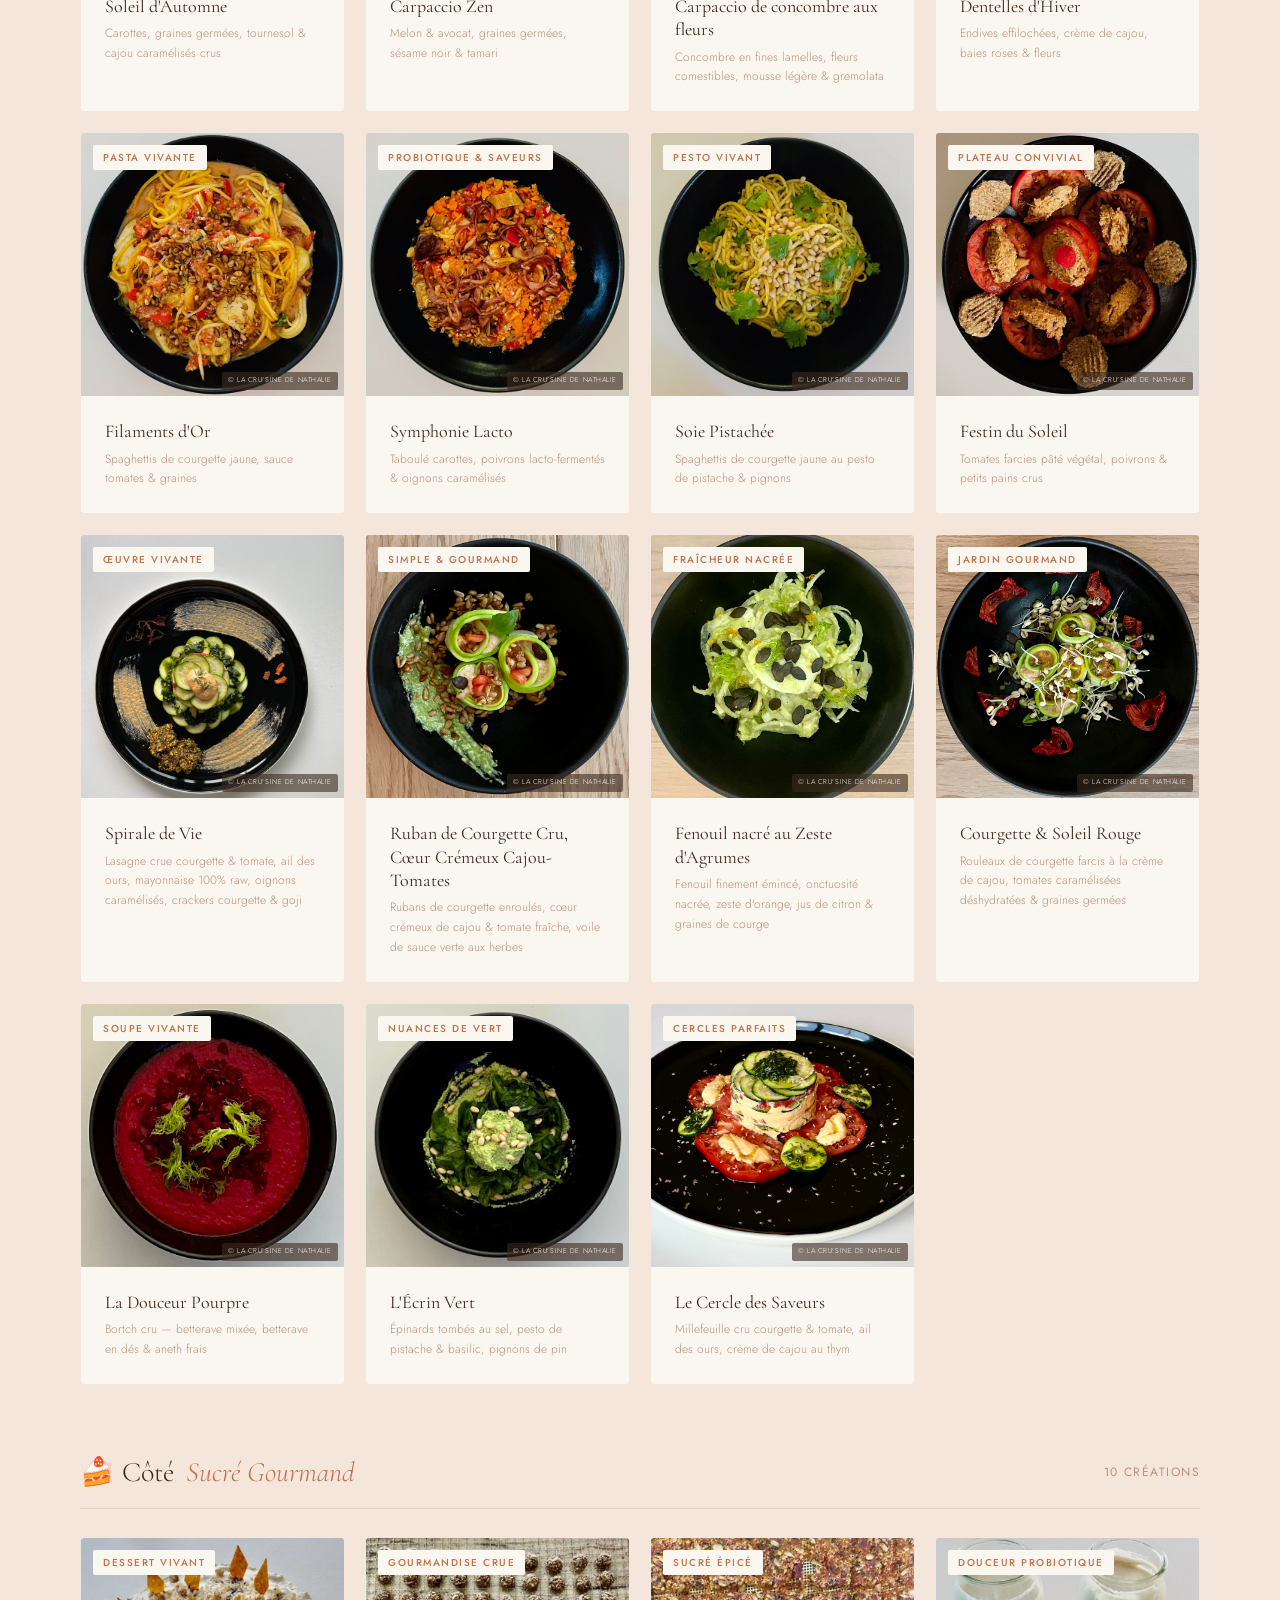
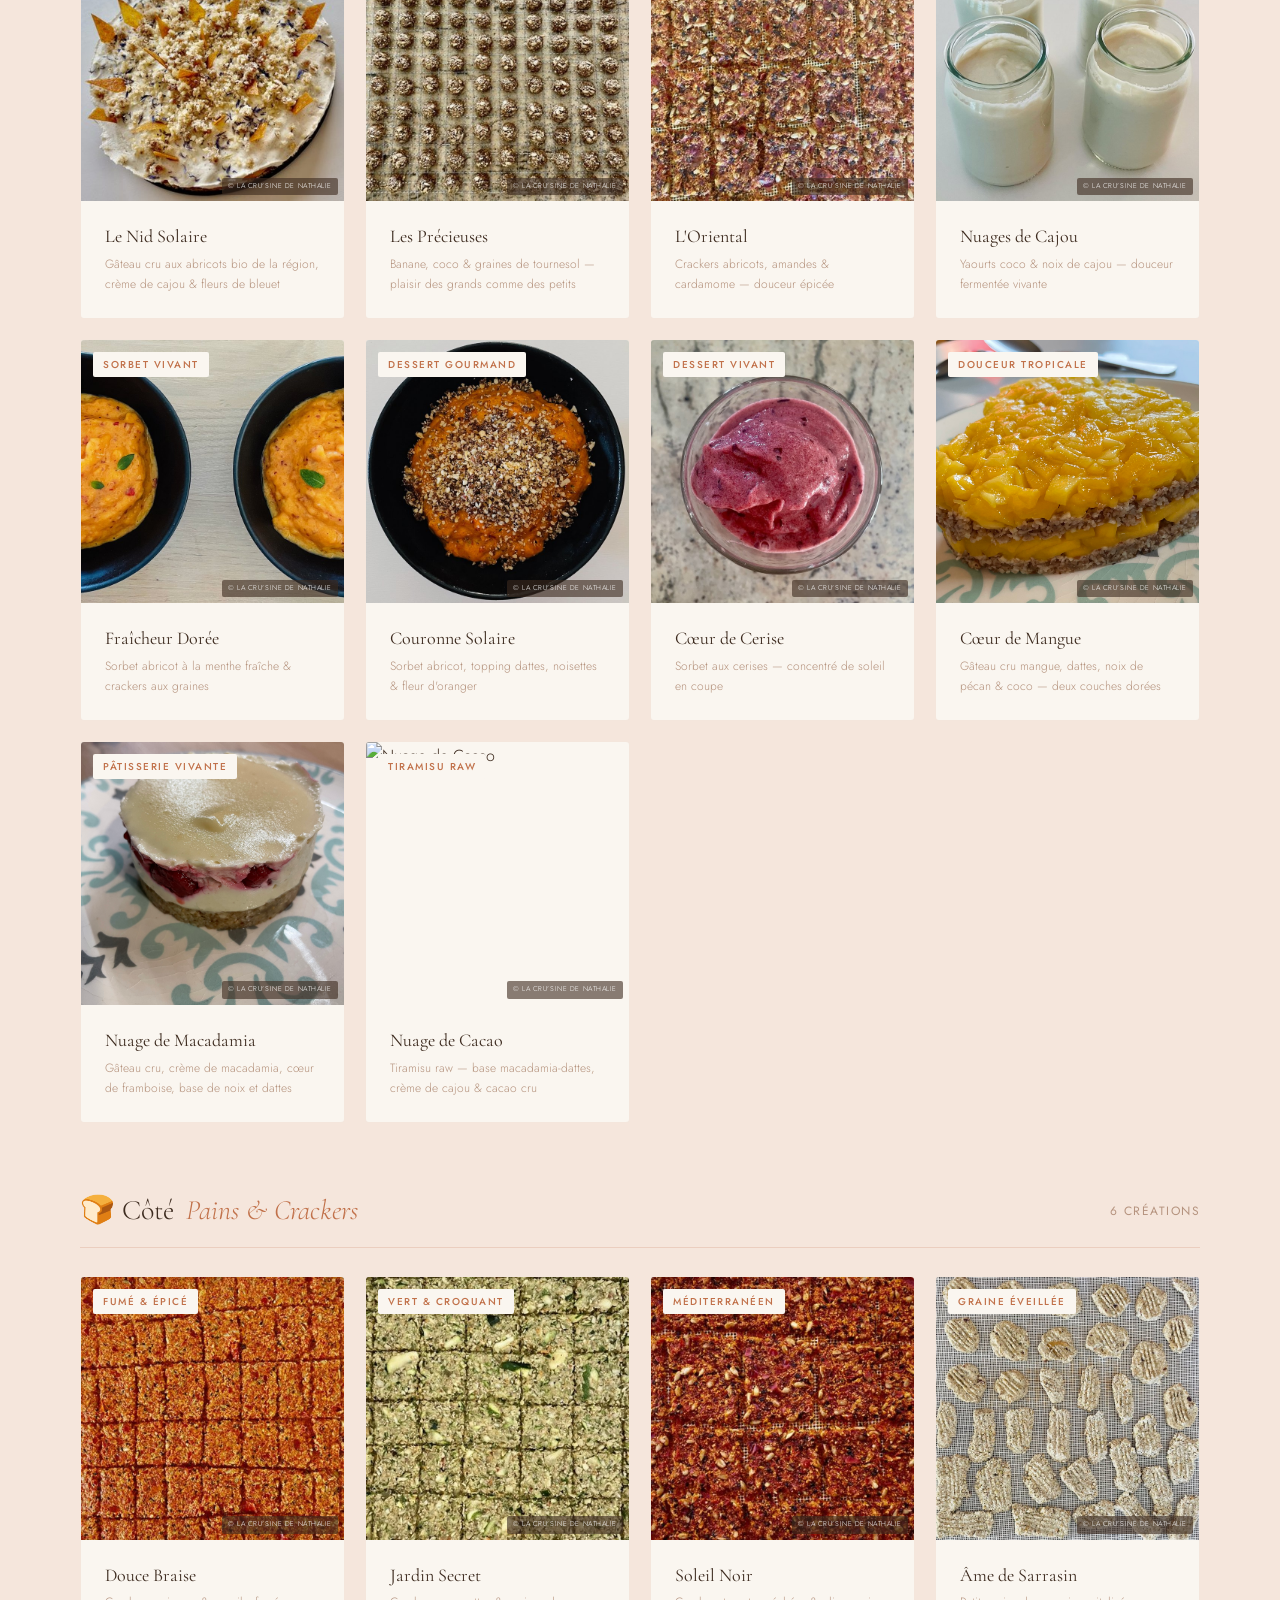
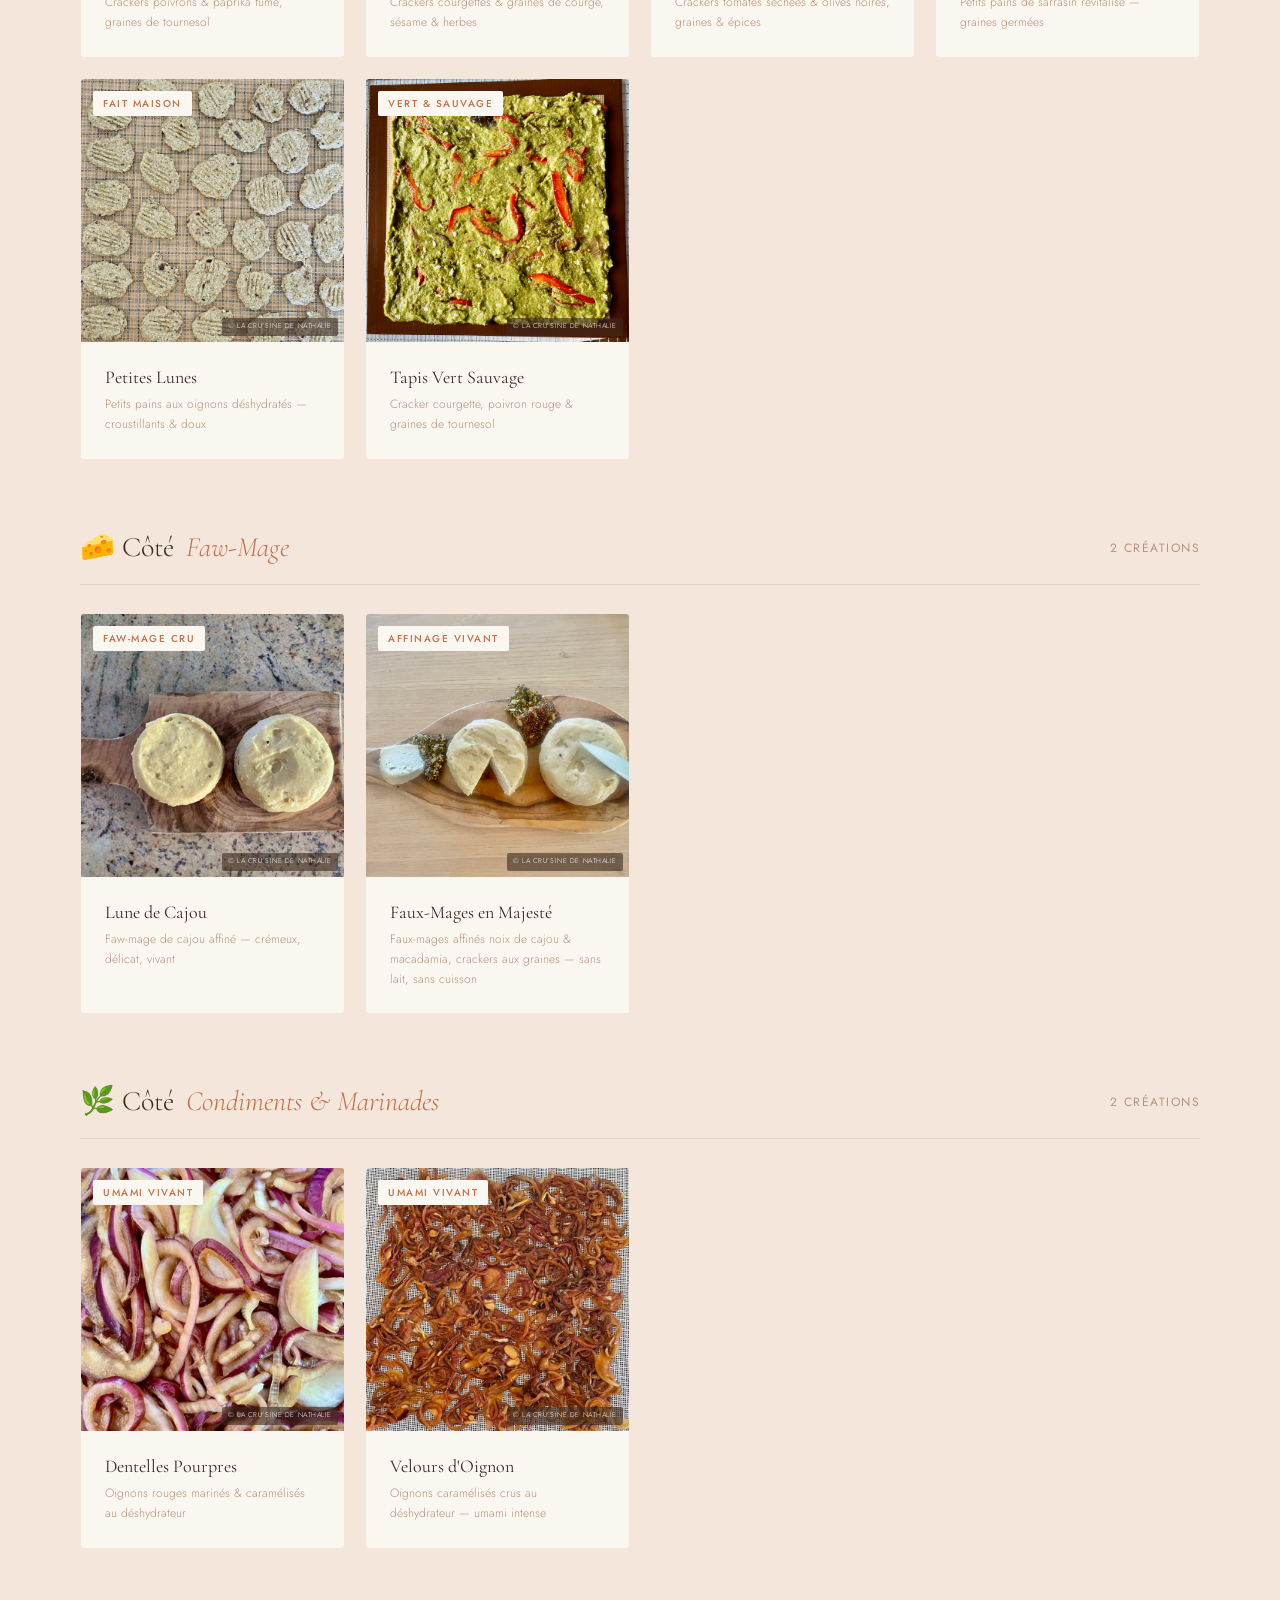
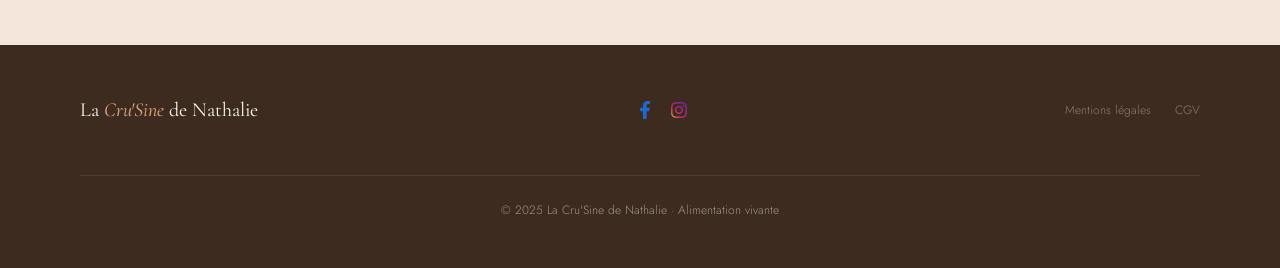
==== commit 342d1f29: "Add files via upload" ====
--- a/galerie.html
+++ b/galerie.html
@@ -24,6 +24,23 @@
     <li><a href="galerie.html" class="active">Réalisations</a></li><li><a href="index.html#offers">Accompagnement</a></li>
     <li><a href="index.html#contact">Contact</a></li>
   </ul>
+  <div class="nav-social">
+    <a href="https://www.facebook.com/profile.php?id=61591400386244" target="_blank" rel="noopener" aria-label="Facebook">
+      <svg viewBox="0 0 320 512" width="16" height="16" fill="#1877F2"><path d="M279.14 288l14.22-92.66h-88.91v-60.13c0-25.35 12.42-50.06 52.24-50.06h40.42V6.26S260.43 0 225.36 0c-73.22 0-121.08 44.38-121.08 124.72v70.62H22.89V288h81.39v224h100.17V288z"/></svg>
+    </a>
+    <a href="https://www.instagram.com/lacrusinedenathalie/" target="_blank" rel="noopener" aria-label="Instagram">
+      <svg viewBox="0 0 448 512" width="16" height="16">
+        <defs>
+          <linearGradient id="igGradientNavGalerie" x1="0%" y1="100%" x2="100%" y2="0%">
+            <stop offset="0%" stop-color="#f9ce34"/>
+            <stop offset="35%" stop-color="#ee2a7b"/>
+            <stop offset="100%" stop-color="#6228d7"/>
+          </linearGradient>
+        </defs>
+        <path fill="url(#igGradientNavGalerie)" d="M224.1 141c-63.6 0-114.9 51.3-114.9 114.9s51.3 114.9 114.9 114.9S339 319.5 339 255.9 287.7 141 224.1 141zm0 189.6c-41.1 0-74.7-33.5-74.7-74.7s33.5-74.7 74.7-74.7 74.7 33.5 74.7 74.7-33.6 74.7-74.7 74.7zm146.4-194.3c0 14.9-12 26.8-26.8 26.8-14.9 0-26.8-12-26.8-26.8s12-26.8 26.8-26.8 26.8 12 26.8 26.8zm76.1 27.2c-1.7-35.9-9.9-67.7-36.2-93.9-26.2-26.2-58-34.4-93.9-36.2-37-2.1-147.9-2.1-184.9 0-35.8 1.7-67.6 9.9-93.9 36.1s-34.4 58-36.2 93.9c-2.1 37-2.1 147.9 0 184.9 1.7 35.9 9.9 67.7 36.2 93.9s58 34.4 93.9 36.2c37 2.1 147.9 2.1 184.9 0 35.9-1.7 67.7-9.9 93.9-36.2 26.2-26.2 34.4-58 36.2-93.9 2.1-37 2.1-147.8 0-184.8zM398.8 388c-7.8 19.6-22.9 34.7-42.6 42.6-29.5 11.7-99.5 9-132.1 9s-102.7 2.6-132.1-9c-19.6-7.8-34.7-22.9-42.6-42.6-11.7-29.5-9-99.5-9-132.1s-2.6-102.7 9-132.1c7.8-19.6 22.9-34.7 42.6-42.6 29.5-11.7 99.5-9 132.1-9s102.7-2.6 132.1 9c19.6 7.8 34.7 22.9 42.6 42.6 11.7 29.5 9 99.5 9 132.1s2.7 102.7-9 132.1z"/>
+      </svg>
+    </a>
+  </div>
   <a href="index.html#contact" class="nav-cta">Prendre contact</a>
   <button class="nav-hamburger" id="hamburger" aria-label="Menu">
     <span></span><span></span><span></span>
--- a/style.css
+++ b/style.css
@@ -65,6 +65,9 @@
     color: var(--brown-mid); text-decoration: none; transition: color .2s;
   }
   .nav-links a:hover { color: var(--terra); }
+  .nav-social { display: flex; gap: 14px; align-items: center; }
+  .nav-social a { display: flex; opacity: 0.85; transition: opacity .2s, transform .2s; }
+  .nav-social a:hover { opacity: 1; transform: translateY(-2px); }
   .nav-cta {
     font-size: 12px; font-weight: 500; letter-spacing: 0.12em; text-transform: uppercase;
     color: var(--cream); background: var(--terra);
@@ -575,6 +578,7 @@
     nav { padding: 16px 20px; }
     .nav-links { display: none; }
     .nav-cta { display: none; }
+    .nav-social { display: none; }
     .nav-hamburger { display: flex; }
 
     /* SECTIONS */
